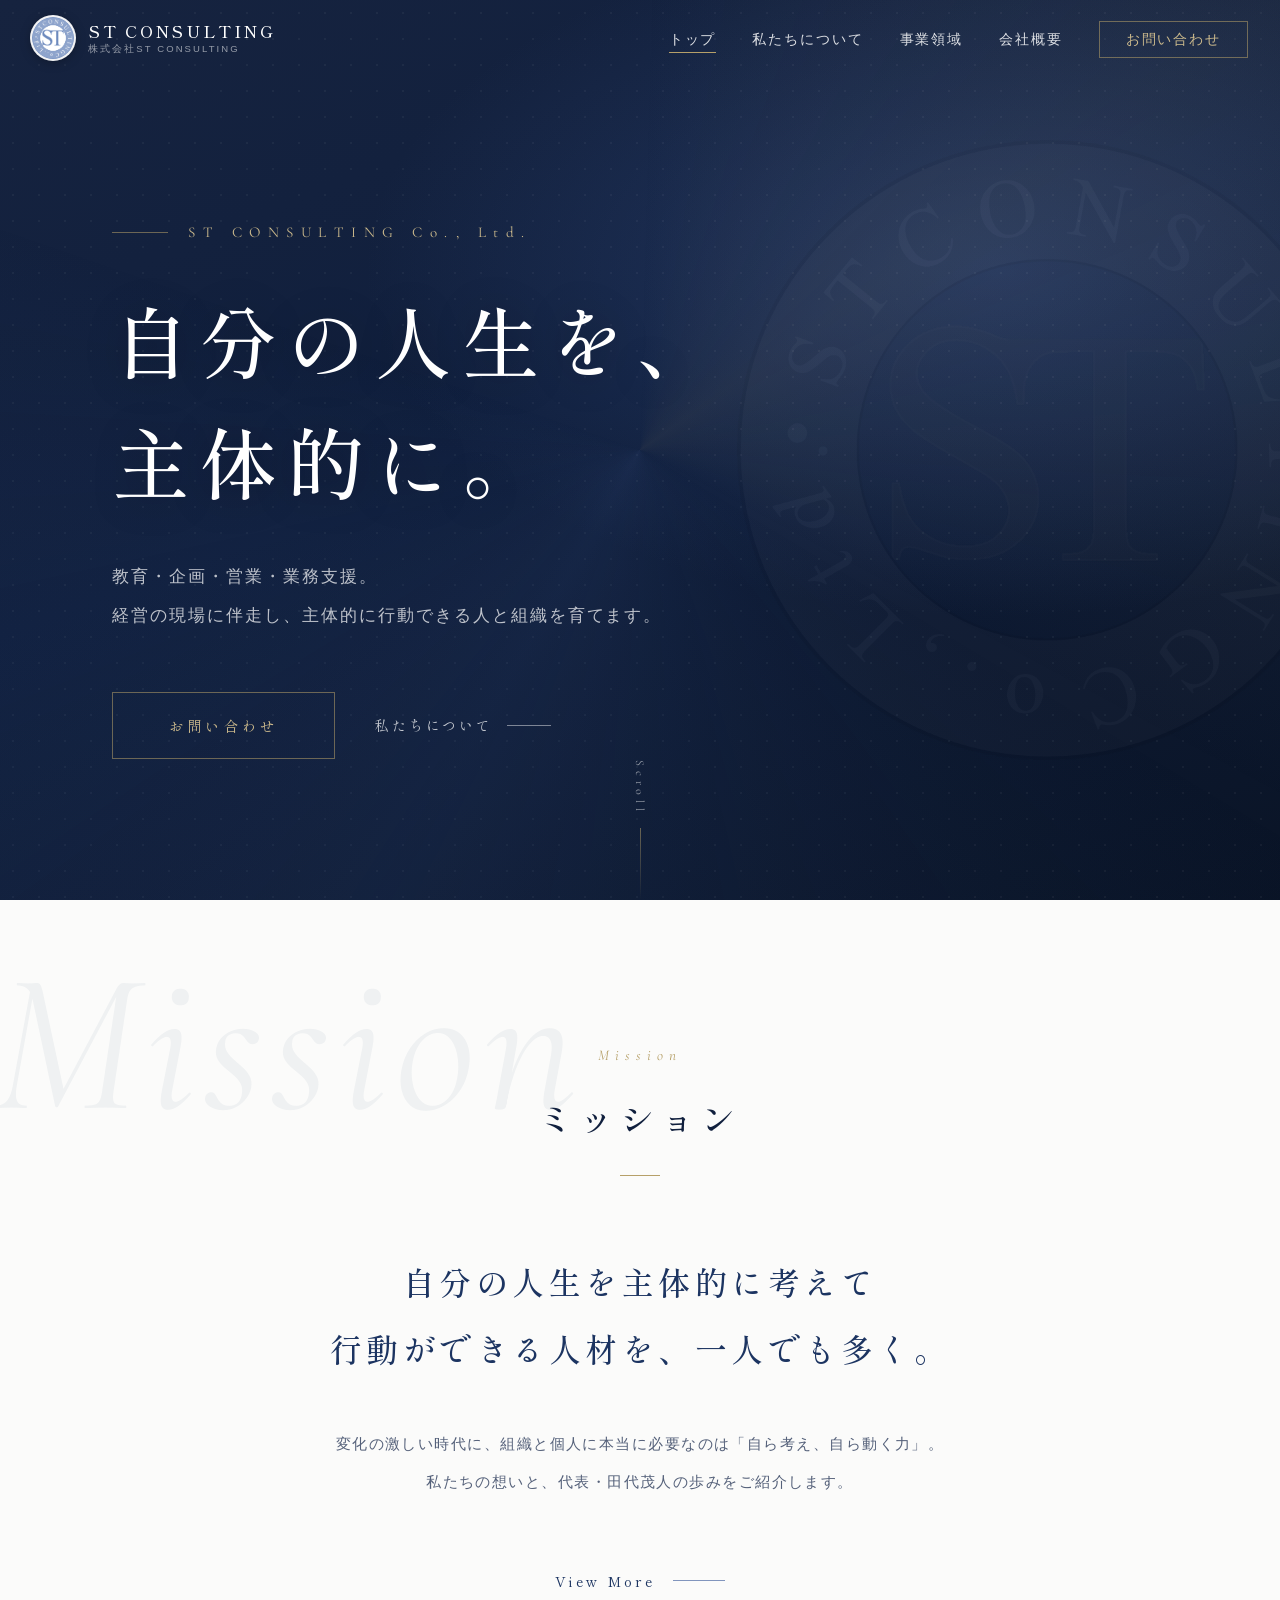
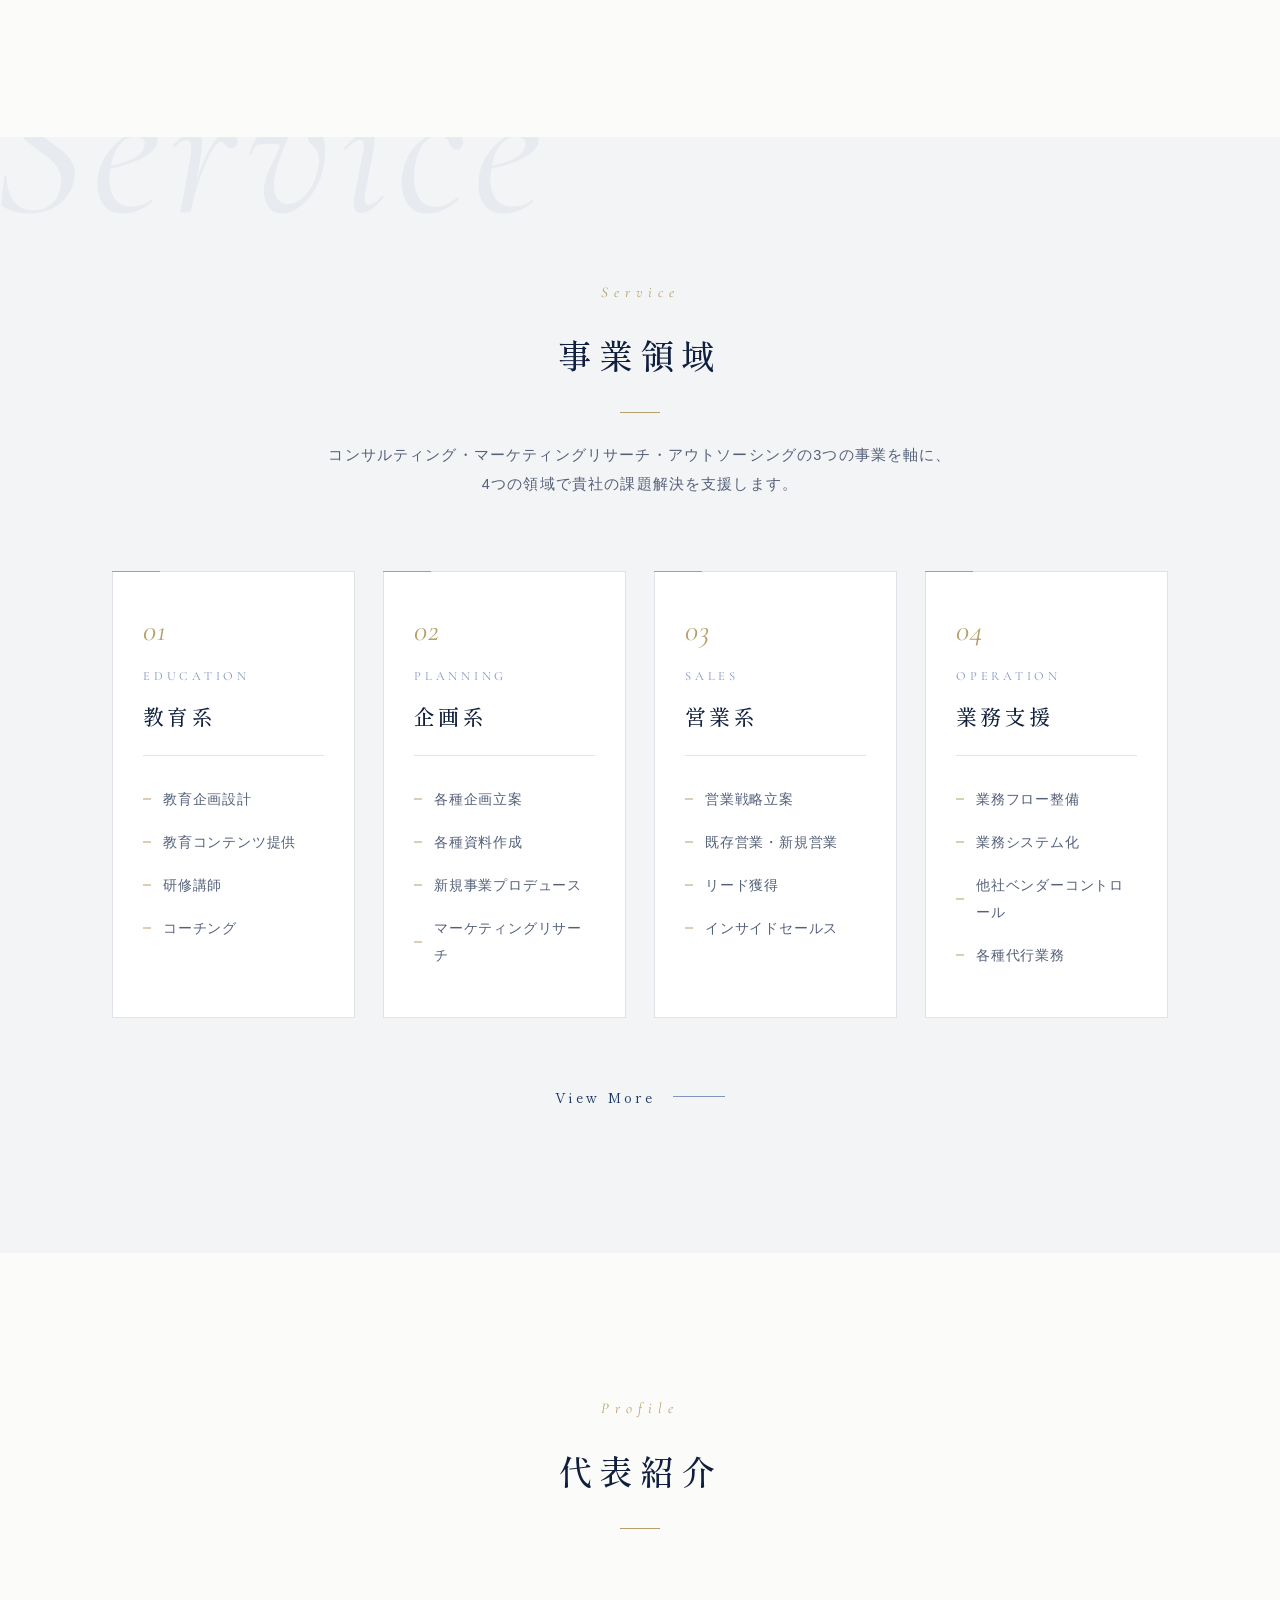
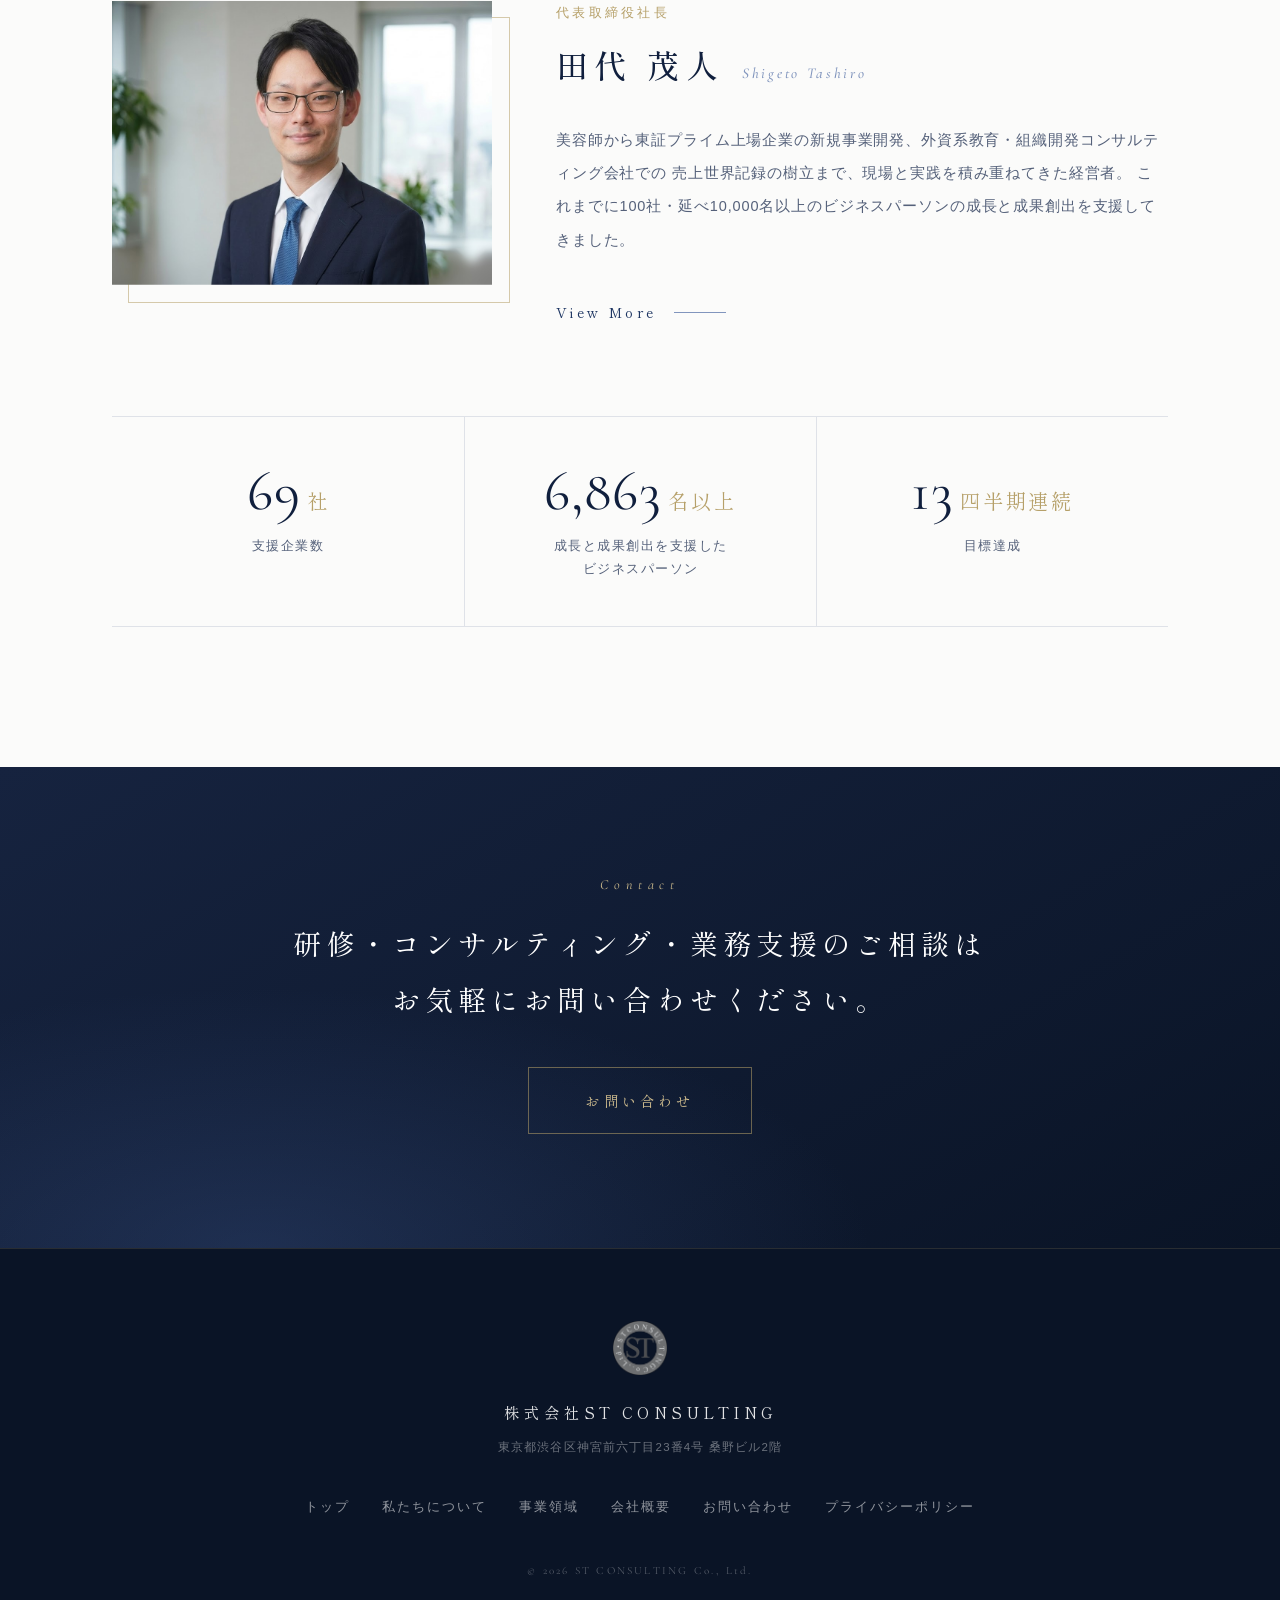
==== index.html @ b5c41bf2 "Initial commit: ST CONSULTING corporate site" ====
<!DOCTYPE html>
<html lang="ja">
<head>
<meta charset="UTF-8">
<meta name="viewport" content="width=device-width, initial-scale=1.0">
<title>株式会社ST CONSULTING｜教育・企画・営業・業務支援のコンサルティング</title>
<meta name="description" content="株式会社ST CONSULTINGは、自分の人生を主体的に考えて行動ができる人材を一人でも多く創出することをミッションに、教育・企画・営業・業務支援の各領域で貴社に伴走するコンサルティングファームです。">
<meta property="og:title" content="株式会社ST CONSULTING">
<meta property="og:description" content="自分の人生を主体的に考えて行動ができる人材を、一人でも多く。教育・企画・営業・業務支援のコンサルティング。">
<meta property="og:type" content="website">
<meta property="og:url" content="https://www.st-consul.co.jp/">
<meta property="og:site_name" content="株式会社ST CONSULTING">
<meta property="og:image" content="https://www.st-consul.co.jp/assets/img/ogp.png">
<meta name="twitter:card" content="summary_large_image">
<link rel="icon" type="image/png" href="assets/img/logo_blue.png">
<link rel="preconnect" href="https://fonts.googleapis.com">
<link rel="preconnect" href="https://fonts.gstatic.com" crossorigin>
<link href="https://fonts.googleapis.com/css2?family=Cormorant+Garamond:ital,wght@0,400;0,500;1,400&family=Shippori+Mincho:wght@400;500;600&display=swap" rel="stylesheet">
<link rel="stylesheet" href="assets/css/style.css">
</head>
<body>

<!-- ===== Header ===== -->
<header class="site-header" id="header">
  <div class="header-inner">
    <a href="index.html" class="header-logo">
      <img src="assets/img/logo_blue.png" alt="ST CONSULTING ロゴ">
      <span class="header-logo-text">ST CONSULTING<span class="header-logo-sub">株式会社ST CONSULTING</span></span>
    </a>
    <nav class="global-nav" id="globalNav" aria-label="メインメニュー">
      <ul>
        <li><a href="index.html">トップ</a></li>
        <li><a href="about.html">私たちについて</a></li>
        <li><a href="service.html">事業領域</a></li>
        <li><a href="company.html">会社概要</a></li>
        <li><a href="contact.html" class="nav-contact">お問い合わせ</a></li>
      </ul>
    </nav>
    <button class="nav-toggle" id="navToggle" aria-label="メニューを開く" aria-expanded="false" aria-controls="globalNav">
      <span></span><span></span><span></span>
    </button>
  </div>
</header>

<main>

<!-- ===== Hero ===== -->
<section class="hero">
  <div class="hero-inner">
    <p class="hero-en reveal">ST CONSULTING Co., Ltd.</p>
    <h1 class="hero-title">自分の人生を、<br>主体的に。</h1>
    <p class="hero-lead reveal">教育・企画・営業・業務支援。<br>
    経営の現場に伴走し、主体的に行動できる人と組織を育てます。</p>
    <div class="hero-cta reveal">
      <a href="contact.html" class="btn btn-gold">お問い合わせ</a>
      <a href="about.html" class="hero-more">私たちについて</a>
    </div>
  </div>
  <div class="hero-logo-bg" aria-hidden="true">
    <img src="assets/img/logo_gray.png" alt="">
  </div>
  <a href="#mission" class="scroll-sign" aria-hidden="true"><span>Scroll</span></a>
</section>

<!-- ===== Mission digest ===== -->
<section class="section" id="mission">
  <span class="ghost" aria-hidden="true">Mission</span>
  <div class="container">
    <div class="section-head reveal">
      <p class="section-label">Mission</p>
      <h2 class="section-title">ミッション</h2>
    </div>
    <div class="mission-body reveal">
      <p class="mission-statement">自分の人生を主体的に考えて<br class="pc-only">行動ができる人材を、一人でも多く。</p>
      <p class="mission-text">
        変化の激しい時代に、組織と個人に本当に必要なのは「自ら考え、自ら動く力」。<br>
        私たちの想いと、代表・田代茂人の歩みをご紹介します。
      </p>
      <p class="more-wrap"><a href="about.html" class="more-link">View More</a></p>
    </div>
  </div>
</section>

<!-- ===== Service digest ===== -->
<section class="section section-alt" id="service">
  <span class="ghost" aria-hidden="true">Service</span>
  <div class="container">
    <div class="section-head reveal">
      <p class="section-label">Service</p>
      <h2 class="section-title">事業領域</h2>
      <p class="section-desc">コンサルティング・マーケティングリサーチ・アウトソーシングの3つの事業を軸に、<br class="pc-only">4つの領域で貴社の課題解決を支援します。</p>
    </div>
    <div class="service-grid">
      <article class="service-card reveal">
        <p class="service-num">01</p>
        <p class="service-en">Education</p>
        <h3 class="service-name">教育系</h3>
        <ul>
          <li>教育企画設計</li>
          <li>教育コンテンツ提供</li>
          <li>研修講師</li>
          <li>コーチング</li>
        </ul>
      </article>
      <article class="service-card reveal">
        <p class="service-num">02</p>
        <p class="service-en">Planning</p>
        <h3 class="service-name">企画系</h3>
        <ul>
          <li>各種企画立案</li>
          <li>各種資料作成</li>
          <li>新規事業プロデュース</li>
          <li>マーケティングリサーチ</li>
        </ul>
      </article>
      <article class="service-card reveal">
        <p class="service-num">03</p>
        <p class="service-en">Sales</p>
        <h3 class="service-name">営業系</h3>
        <ul>
          <li>営業戦略立案</li>
          <li>既存営業・新規営業</li>
          <li>リード獲得</li>
          <li>インサイドセールス</li>
        </ul>
      </article>
      <article class="service-card reveal">
        <p class="service-num">04</p>
        <p class="service-en">Operation</p>
        <h3 class="service-name">業務支援</h3>
        <ul>
          <li>業務フロー整備</li>
          <li>業務システム化</li>
          <li>他社ベンダーコントロール</li>
          <li>各種代行業務</li>
        </ul>
      </article>
    </div>
    <p class="more-wrap reveal"><a href="service.html" class="more-link">View More</a></p>
  </div>
</section>

<!-- ===== Profile digest ===== -->
<section class="section" id="profile">
  <span class="ghost" aria-hidden="true">Profile</span>
  <div class="container">
    <div class="section-head reveal">
      <p class="section-label">Profile</p>
      <h2 class="section-title">代表紹介</h2>
    </div>
    <div class="profile-wrap">
      <figure class="profile-photo reveal reveal-left">
        <img src="assets/img/ceo_tashiro.jpg" alt="代表取締役社長 田代茂人の写真">
      </figure>
      <div class="profile-body reveal reveal-right">
        <p class="profile-position">代表取締役社長</p>
        <p class="profile-name">田代 茂人<span class="profile-name-en">Shigeto Tashiro</span></p>
        <p class="profile-text">
          美容師から東証プライム上場企業の新規事業開発、外資系教育・組織開発コンサルティング会社での
          売上世界記録の樹立まで、現場と実践を積み重ねてきた経営者。
          これまでに100社・延べ10,000名以上のビジネスパーソンの成長と成果創出を支援してきました。
        </p>
        <p class="more-wrap" style="text-align: left; margin-top: 40px;"><a href="about.html#profile" class="more-link">View More</a></p>
      </div>
    </div>
    <div class="profile-stats reveal">
      <div class="stat">
        <p class="stat-num"><span class="stat-value" data-count="100">100</span><span class="stat-unit">社</span></p>
        <p class="stat-label">支援企業数</p>
      </div>
      <div class="stat">
        <p class="stat-num"><span class="stat-value" data-count="10000">10,000</span><span class="stat-unit">名以上</span></p>
        <p class="stat-label">成長と成果創出を支援した<br>ビジネスパーソン</p>
      </div>
      <div class="stat">
        <p class="stat-num"><span class="stat-value" data-count="19">19</span><span class="stat-unit">四半期連続</span></p>
        <p class="stat-label">目標達成</p>
      </div>
    </div>
  </div>
</section>

<!-- ===== CTA ===== -->
<section class="cta-band">
  <span class="ghost ghost-light" aria-hidden="true">Contact</span>
  <div class="container reveal">
    <p class="cta-band-en">Contact</p>
    <p class="cta-band-title">研修・コンサルティング・業務支援のご相談は<br class="pc-only">お気軽にお問い合わせください。</p>
    <a href="contact.html" class="btn btn-gold">お問い合わせ</a>
  </div>
</section>

</main>

<!-- ===== Footer ===== -->
<footer class="site-footer">
  <div class="footer-inner">
    <img src="assets/img/logo_gray.png" alt="" class="footer-logo">
    <p class="footer-company">株式会社ST CONSULTING</p>
    <p class="footer-address">東京都渋谷区神宮前六丁目23番4号 桑野ビル2階</p>
    <nav class="footer-nav" aria-label="フッターメニュー">
      <a href="index.html">トップ</a>
      <a href="about.html">私たちについて</a>
      <a href="service.html">事業領域</a>
      <a href="company.html">会社概要</a>
      <a href="contact.html">お問い合わせ</a>
      <a href="privacy.html">プライバシーポリシー</a>
    </nav>
    <p class="footer-copy">&copy; 2026 ST CONSULTING Co., Ltd.</p>
  </div>
</footer>

<script src="assets/js/main.js"></script>
</body>
</html>
---- assets/css/style.css ----
@charset "UTF-8";

/* ============================================
   ST CONSULTING Corporate Site  v2
   Design: Deep Navy x Champagne Gold / Luxe
   ============================================ */

:root {
  --navy-black: #0a1426;
  --navy-deep: #101f3d;
  --navy: #1c3461;
  --navy-soft: #8195bd;
  --gold: #b6a069;
  --gold-soft: #cbb98c;
  --gold-line: rgba(182, 160, 105, 0.55);
  --paper: #fbfbfa;
  --pale: #f3f4f6;
  --ink: #212a3b;
  --ink-soft: #55617a;
  --line: #dfe2e8;
  --white: #ffffff;
  --serif: "Shippori Mincho", "Yu Mincho", "YuMincho", "Hiragino Mincho ProN", serif;
  --serif-en: "Cormorant Garamond", "Shippori Mincho", serif;
  --sans: "Yu Gothic Medium", "Yu Gothic", "Hiragino Kaku Gothic ProN", "Meiryo", sans-serif;
  --header-h: 76px;
}

* { margin: 0; padding: 0; box-sizing: border-box; }

html {
  scroll-behavior: smooth;
  scroll-padding-top: var(--header-h);
}

body {
  font-family: var(--sans);
  color: var(--ink);
  background: var(--paper);
  line-height: 2;
  font-size: 15.5px;
  letter-spacing: 0.06em;
  -webkit-font-smoothing: antialiased;
}

img { max-width: 100%; height: auto; display: block; }
ul, ol { list-style: none; }
a { color: inherit; text-decoration: none; }

.container {
  max-width: 1120px;
  margin: 0 auto;
  padding: 0 32px;
  position: relative;
  z-index: 2;
}

.pc-only { display: inline; }

/* ===== Header ===== */
.site-header {
  position: fixed;
  top: 0; left: 0; right: 0;
  height: var(--header-h);
  z-index: 100;
  transition: background 0.4s, box-shadow 0.4s, transform 0.45s ease;
}

/* 下スクロールで隠れ、上スクロールで戻る */
.site-header.is-hidden { transform: translateY(-100%); }

.header-inner {
  max-width: 1280px;
  margin: 0 auto;
  height: 100%;
  padding: 0 32px;
  display: flex;
  align-items: center;
  justify-content: space-between;
}

.header-logo {
  display: flex;
  align-items: center;
  gap: 14px;
}

/* 濃紺の背景に沈まないよう、白い円形の下地＋細い白フチを敷く */
.header-logo img {
  width: 42px;
  height: 42px;
  background: var(--white);
  border-radius: 50%;
  box-shadow: 0 0 0 2px rgba(255, 255, 255, 0.95), 0 2px 12px rgba(0, 0, 0, 0.35);
}

.site-header.is-scrolled .header-logo img {
  box-shadow: 0 0 0 2px rgba(255, 255, 255, 0.95), 0 1px 6px rgba(16, 31, 61, 0.15);
}

.header-logo-text {
  font-family: var(--serif);
  font-size: 17px;
  font-weight: 500;
  letter-spacing: 0.16em;
  color: var(--white);
  display: flex;
  flex-direction: column;
  line-height: 1.35;
  transition: color 0.4s;
}

.header-logo-sub {
  font-family: var(--sans);
  font-size: 9.5px;
  letter-spacing: 0.22em;
  color: rgba(255, 255, 255, 0.55);
  transition: color 0.4s;
}

.global-nav ul {
  display: flex;
  align-items: center;
  gap: 36px;
}

.global-nav a {
  font-size: 13.5px;
  letter-spacing: 0.14em;
  color: rgba(255, 255, 255, 0.85);
  position: relative;
  padding: 6px 0;
  transition: color 0.4s;
}

.global-nav a::after {
  content: "";
  position: absolute;
  left: 0; bottom: 0;
  width: 100%; height: 1px;
  background: var(--gold);
  transform: scaleX(0);
  transform-origin: right;
  transition: transform 0.35s;
}

.global-nav a:hover::after {
  transform: scaleX(1);
  transform-origin: left;
}

.global-nav .nav-contact {
  border: 1px solid var(--gold-line);
  color: var(--gold-soft);
  padding: 10px 26px;
  transition: background 0.35s, color 0.35s, border-color 0.35s;
}

.global-nav .nav-contact:hover {
  background: var(--gold);
  border-color: var(--gold);
  color: var(--navy-black);
}
.global-nav .nav-contact::after { display: none; }

/* スクロール後：白ヘッダーに切り替え */
.site-header.is-scrolled {
  background: rgba(251, 251, 250, 0.94);
  backdrop-filter: blur(10px);
  -webkit-backdrop-filter: blur(10px);
  box-shadow: 0 1px 0 var(--line), 0 4px 24px rgba(16, 31, 61, 0.06);
}

.site-header.is-scrolled .header-logo-text { color: var(--navy); }
.site-header.is-scrolled .header-logo-sub { color: var(--ink-soft); }
.site-header.is-scrolled .global-nav a { color: var(--ink); }
.site-header.is-scrolled .global-nav .nav-contact {
  color: var(--navy);
  border-color: var(--navy);
}
.site-header.is-scrolled .global-nav .nav-contact:hover {
  background: var(--navy);
  color: var(--white);
}

.nav-toggle {
  display: none;
  flex-direction: column;
  justify-content: center;
  gap: 7px;
  width: 44px; height: 44px;
  background: none;
  border: none;
  cursor: pointer;
  z-index: 110;
}

.nav-toggle span {
  display: block;
  width: 26px; height: 1px;
  margin: 0 auto;
  background: var(--white);
  transition: transform 0.3s, opacity 0.3s, background 0.4s;
}

.site-header.is-scrolled .nav-toggle span,
.nav-toggle.is-open span { background: var(--navy); }

/* ===== Hero ===== */
.hero {
  position: relative;
  min-height: 100vh;
  display: flex;
  align-items: center;
  overflow: hidden;
  background:
    radial-gradient(ellipse 90% 70% at 78% 30%, rgba(58, 84, 138, 0.45) 0%, rgba(16, 31, 61, 0) 55%),
    linear-gradient(158deg, #16233f 0%, #101f3d 45%, #0a1426 100%);
  padding-top: var(--header-h);
}

.hero::before {
  content: "";
  position: absolute;
  inset: 0;
  background-image: radial-gradient(rgba(255, 255, 255, 0.045) 1px, transparent 1px);
  background-size: 26px 26px;
  pointer-events: none;
}

/* ゆっくり回るオーロラ状の光 */
.hero::after {
  content: "";
  position: absolute;
  left: 50%; top: 50%;
  width: 130vmax; height: 130vmax;
  margin: -65vmax;
  background: conic-gradient(
    from 0deg,
    transparent 0deg,
    rgba(182, 160, 105, 0.07) 55deg,
    transparent 120deg,
    rgba(58, 84, 138, 0.16) 210deg,
    transparent 290deg
  );
  animation: aurora 22s linear infinite;
  pointer-events: none;
  z-index: 1;
}

@keyframes aurora {
  to { transform: rotate(360deg); }
}

.hero-inner {
  will-change: transform, opacity;
  max-width: 1120px;
  width: 100%;
  margin: 0 auto;
  padding: 96px 32px;
  position: relative;
  z-index: 2;
}

.hero-en {
  font-family: var(--serif-en);
  font-size: 15px;
  letter-spacing: 0.5em;
  color: var(--gold-soft);
  margin-bottom: 32px;
  display: flex;
  align-items: center;
  gap: 20px;
}

.hero-en::before {
  content: "";
  width: 56px; height: 1px;
  background: var(--gold-line);
}

.hero-title {
  font-family: var(--serif);
  font-size: clamp(42px, 7.2vw, 78px);
  font-weight: 500;
  line-height: 1.55;
  letter-spacing: 0.12em;
  color: var(--white);
  margin-bottom: 36px;
  text-shadow: 0 2px 40px rgba(0, 0, 0, 0.3);
}

/* JSで1文字ずつ<span class="char">に分割して順に立ち上げる */
.hero-title .char {
  display: inline-block;
  opacity: 0;
  transform: translateY(0.9em) scale(0.6) rotate(8deg);
  filter: blur(14px);
  animation: charIn 0.85s cubic-bezier(0.3, 1.4, 0.5, 1) forwards;
}

@keyframes charIn {
  to { opacity: 1; transform: translateY(0) scale(1) rotate(0); filter: blur(0); }
}

/* ヒーロー要素の時間差フェード */
.hero-en.reveal { transition-delay: 0.15s; }
.hero-lead.reveal { transition-delay: 1.3s; }
.hero-cta.reveal { transition-delay: 1.55s; }

.hero-lead {
  font-size: clamp(14px, 1.5vw, 16.5px);
  color: rgba(255, 255, 255, 0.72);
  line-height: 2.4;
  letter-spacing: 0.12em;
  margin-bottom: 56px;
}

.hero-cta {
  display: flex;
  align-items: center;
  gap: 40px;
  flex-wrap: wrap;
}

.hero-more {
  font-family: var(--serif);
  font-size: 14px;
  letter-spacing: 0.2em;
  color: rgba(255, 255, 255, 0.75);
  display: inline-flex;
  align-items: center;
  gap: 14px;
  transition: color 0.3s;
}

.hero-more::after {
  content: "";
  width: 44px; height: 1px;
  background: rgba(255, 255, 255, 0.45);
  transition: width 0.3s, background 0.3s;
}

.hero-more:hover { color: var(--gold-soft); }
.hero-more:hover::after { width: 64px; background: var(--gold); }

.hero-logo-bg {
  position: absolute;
  right: -6%;
  top: 50%;
  transform: translateY(-50%);
  width: min(52vw, 620px);
  opacity: 0.05;
  z-index: 1;
  pointer-events: none;
  will-change: transform;
}

/* ロゴの透かしを回転させる */
.hero-logo-bg img {
  animation: slowSpin 48s linear infinite;
}

@keyframes slowSpin {
  to { transform: rotate(360deg); }
}

.scroll-sign {
  position: absolute;
  left: 50%;
  bottom: 0;
  transform: translateX(-50%);
  z-index: 3;
  display: flex;
  flex-direction: column;
  align-items: center;
  gap: 12px;
}

.scroll-sign span {
  font-family: var(--serif-en);
  font-size: 12px;
  letter-spacing: 0.4em;
  color: rgba(255, 255, 255, 0.55);
  writing-mode: vertical-rl;
}

.scroll-sign::after {
  content: "";
  width: 1px; height: 72px;
  background: linear-gradient(to bottom, var(--gold-line), transparent);
  animation: scrollLine 2.2s ease-in-out infinite;
  transform-origin: top;
}

@keyframes scrollLine {
  0% { transform: scaleY(0); transform-origin: top; }
  45% { transform: scaleY(1); transform-origin: top; }
  55% { transform: scaleY(1); transform-origin: bottom; }
  100% { transform: scaleY(0); transform-origin: bottom; }
}

/* ===== Buttons ===== */
.btn {
  position: relative;
  overflow: hidden;
  display: inline-block;
  padding: 18px 56px;
  font-family: var(--serif);
  font-size: 14.5px;
  letter-spacing: 0.22em;
  text-align: center;
  transition: background 0.35s, color 0.35s, border-color 0.35s, box-shadow 0.35s;
}

/* ホバー時に光が走る */
.btn::before {
  content: "";
  position: absolute;
  top: 0; left: -80%;
  width: 55%; height: 100%;
  background: linear-gradient(100deg, transparent, rgba(255, 255, 255, 0.35), transparent);
  transform: skewX(-22deg);
  transition: left 0.65s ease;
  pointer-events: none;
}

.btn:hover::before { left: 130%; }

.btn-gold {
  border: 1px solid var(--gold-line);
  color: var(--gold-soft);
  background: transparent;
}

.btn-gold:hover {
  background: var(--gold);
  border-color: var(--gold);
  color: var(--navy-black);
  box-shadow: 0 8px 32px rgba(182, 160, 105, 0.25);
}

/* ===== Sections (common) ===== */
.section {
  padding: 140px 0;
  position: relative;
  overflow: hidden;
}

.section-alt { background: var(--pale); }

.ghost {
  position: absolute;
  top: 44px;
  left: -0.04em;
  will-change: transform;
  font-family: var(--serif-en);
  font-style: italic;
  font-size: clamp(96px, 16vw, 200px);
  line-height: 1;
  letter-spacing: 0.04em;
  color: rgba(28, 52, 97, 0.05);
  white-space: nowrap;
  pointer-events: none;
  user-select: none;
  z-index: 1;
}

.ghost-light { color: rgba(255, 255, 255, 0.04); }

.section-head {
  text-align: center;
  margin-bottom: 72px;
}

.section-label {
  font-family: var(--serif-en);
  font-size: 15px;
  font-style: italic;
  letter-spacing: 0.4em;
  color: var(--gold);
  margin-bottom: 14px;
}

.section-title {
  font-family: var(--serif);
  font-size: clamp(26px, 3.4vw, 34px);
  font-weight: 500;
  letter-spacing: 0.2em;
  color: var(--navy-deep);
  position: relative;
  padding-bottom: 24px;
}

.section-title::after {
  content: "";
  position: absolute;
  left: 50%; bottom: 0;
  transform: translateX(-50%) scaleX(0);
  width: 40px; height: 1px;
  background: var(--gold);
  transition: transform 0.9s ease 0.55s;
}

.section-head.is-visible .section-title::after {
  transform: translateX(-50%) scaleX(1);
}

.section-desc {
  margin-top: 28px;
  font-size: 14.5px;
  color: var(--ink-soft);
  letter-spacing: 0.08em;
}

/* ===== Mission ===== */
.mission-body { text-align: center; }

.mission-statement {
  font-family: var(--serif);
  font-size: clamp(21px, 3vw, 32px);
  font-weight: 500;
  line-height: 2.1;
  letter-spacing: 0.14em;
  color: var(--navy);
  margin-bottom: 44px;
}

.mission-text {
  font-size: 14.5px;
  color: var(--ink-soft);
  line-height: 2.6;
  letter-spacing: 0.1em;
}

/* ===== Service ===== */
.service-grid {
  display: grid;
  grid-template-columns: repeat(4, 1fr);
  gap: 28px;
}

.service-card {
  position: relative;
  background: var(--white);
  border: 1px solid var(--line);
  padding: 44px 30px 40px;
  transition: transform 0.4s, box-shadow 0.4s, border-color 0.4s;
}

.service-card::before {
  content: "";
  position: absolute;
  top: -1px; left: -1px;
  width: 48px; height: 1px;
  background: var(--gold);
  transition: width 0.4s;
}

.service-card:hover {
  transform: translateY(-8px);
  border-color: rgba(182, 160, 105, 0.4);
  box-shadow: 0 20px 48px rgba(16, 31, 61, 0.1);
}

.service-card:hover::before { width: calc(100% + 2px); }

.service-num {
  font-family: var(--serif-en);
  font-size: 30px;
  font-style: italic;
  color: var(--gold);
  line-height: 1;
  margin-bottom: 18px;
}

.service-en {
  font-family: var(--serif-en);
  font-size: 12.5px;
  letter-spacing: 0.3em;
  text-transform: uppercase;
  color: var(--navy-soft);
  margin-bottom: 6px;
}

.service-name {
  font-family: var(--serif);
  font-size: 21px;
  font-weight: 500;
  letter-spacing: 0.16em;
  color: var(--navy-deep);
  margin-bottom: 22px;
  padding-bottom: 18px;
  border-bottom: 1px solid var(--line);
}

.service-card ul li {
  font-size: 13.5px;
  color: var(--ink-soft);
  padding: 8px 0 8px 20px;
  position: relative;
  letter-spacing: 0.06em;
}

.service-card ul li::before {
  content: "";
  position: absolute;
  left: 0; top: 50%;
  transform: translateY(-50%);
  width: 8px; height: 1px;
  background: var(--gold);
}

/* ===== Flow ===== */
.flow-steps {
  display: grid;
  grid-template-columns: repeat(4, 1fr);
  gap: 28px;
}

.flow-step {
  position: relative;
  background: var(--white);
  border: 1px solid var(--line);
  padding: 44px 30px 40px;
}

.flow-step:not(:last-child)::after {
  content: "";
  position: absolute;
  right: -21px; top: 50%;
  width: 13px; height: 13px;
  border-top: 1px solid var(--gold);
  border-right: 1px solid var(--gold);
  transform: translateY(-50%) rotate(45deg);
}

.flow-num {
  font-family: var(--serif-en);
  font-size: 40px;
  font-style: italic;
  color: var(--gold);
  line-height: 1;
  margin-bottom: 10px;
}

.flow-en {
  font-family: var(--serif-en);
  font-size: 12.5px;
  letter-spacing: 0.3em;
  text-transform: uppercase;
  color: var(--navy-soft);
  margin-bottom: 18px;
}

.flow-name {
  font-family: var(--serif);
  font-size: 18.5px;
  font-weight: 500;
  letter-spacing: 0.12em;
  color: var(--navy-deep);
  margin-bottom: 14px;
}

.flow-text {
  font-size: 13px;
  color: var(--ink-soft);
  line-height: 2.1;
}

/* ===== Profile ===== */
.profile-wrap {
  display: grid;
  grid-template-columns: 380px 1fr;
  gap: 64px;
  align-items: start;
  margin-bottom: 88px;
}

.profile-photo {
  position: relative;
}

.profile-photo img {
  position: relative;
  z-index: 2;
  box-shadow: 0 16px 48px rgba(16, 31, 61, 0.18);
}

.profile-photo::after {
  content: "";
  position: absolute;
  top: 16px; left: 16px;
  width: 100%; height: 100%;
  border: 1px solid var(--gold-line);
  z-index: 1;
}

.profile-position {
  font-size: 12.5px;
  letter-spacing: 0.26em;
  color: var(--gold);
  margin-bottom: 6px;
}

.profile-name {
  font-family: var(--serif);
  font-size: 32px;
  font-weight: 500;
  letter-spacing: 0.2em;
  color: var(--navy-deep);
  margin-bottom: 28px;
  display: flex;
  align-items: baseline;
  gap: 18px;
  flex-wrap: wrap;
}

.profile-name-en {
  font-family: var(--serif-en);
  font-style: italic;
  font-size: 15px;
  letter-spacing: 0.18em;
  color: var(--navy-soft);
}

.profile-text {
  font-size: 14.5px;
  color: var(--ink-soft);
  line-height: 2.3;
  letter-spacing: 0.06em;
  margin-bottom: 24px;
}

.profile-license {
  font-size: 13px;
  color: var(--navy);
  letter-spacing: 0.1em;
  padding-top: 20px;
  border-top: 1px solid var(--line);
}

.profile-stats {
  display: grid;
  grid-template-columns: repeat(3, 1fr);
  border-top: 1px solid var(--line);
  border-bottom: 1px solid var(--line);
}

.stat {
  text-align: center;
  padding: 44px 20px;
}

.stat:not(:first-child) { border-left: 1px solid var(--line); }

.stat-num {
  font-family: var(--serif-en);
  font-size: clamp(40px, 5vw, 56px);
  font-weight: 400;
  color: var(--navy-deep);
  line-height: 1.1;
  margin-bottom: 12px;
}

.stat-unit {
  font-family: var(--serif);
  font-size: 0.36em;
  letter-spacing: 0.14em;
  color: var(--gold);
  margin-left: 6px;
}

.stat-label {
  font-size: 12.5px;
  color: var(--ink-soft);
  letter-spacing: 0.12em;
  line-height: 1.9;
}

/* ===== Company ===== */
.company-table {
  max-width: 780px;
  margin: 0 auto;
  border-top: 1px solid var(--line);
}

.company-row {
  display: grid;
  grid-template-columns: 220px 1fr;
  border-bottom: 1px solid var(--line);
  padding: 28px 12px;
}

.company-row dt {
  font-family: var(--serif);
  font-weight: 500;
  letter-spacing: 0.18em;
  color: var(--navy);
}

.company-row dd {
  color: var(--ink-soft);
  font-size: 14.5px;
  letter-spacing: 0.06em;
}

/* ===== Contact ===== */
.section-contact {
  background:
    radial-gradient(ellipse 80% 90% at 20% 100%, rgba(58, 84, 138, 0.35) 0%, rgba(16, 31, 61, 0) 60%),
    linear-gradient(150deg, #16233f 0%, #0a1426 100%);
}

.section-label-light { color: var(--gold-soft); }
.section-title-light { color: var(--white); }
.section-title-light::after { background: var(--gold-line); }

.contact-body { text-align: center; }

.contact-text {
  color: rgba(255, 255, 255, 0.78);
  font-size: 14.5px;
  letter-spacing: 0.1em;
  margin-bottom: 48px;
}

.contact-note {
  margin-top: 24px;
  font-size: 11.5px;
  color: rgba(255, 255, 255, 0.4);
  letter-spacing: 0.14em;
}

/* ===== Footer ===== */
.site-footer {
  background: var(--navy-black);
  padding: 72px 32px 44px;
  text-align: center;
  border-top: 1px solid rgba(182, 160, 105, 0.18);
}

.footer-logo {
  width: 54px;
  margin: 0 auto 22px;
  opacity: 0.85;
}

.footer-company {
  font-family: var(--serif);
  color: rgba(255, 255, 255, 0.88);
  font-size: 15.5px;
  letter-spacing: 0.26em;
  margin-bottom: 8px;
}

.footer-address {
  color: rgba(255, 255, 255, 0.4);
  font-size: 11.5px;
  letter-spacing: 0.1em;
  margin-bottom: 36px;
}

.footer-copy {
  font-family: var(--serif-en);
  color: rgba(255, 255, 255, 0.3);
  font-size: 11px;
  letter-spacing: 0.2em;
}

/* ===== 下層ページ共通 ===== */
.page-hero {
  position: relative;
  overflow: hidden;
  padding: calc(var(--header-h) + 110px) 0 100px;
  background:
    radial-gradient(ellipse 90% 80% at 80% 20%, rgba(58, 84, 138, 0.4) 0%, rgba(16, 31, 61, 0) 55%),
    linear-gradient(158deg, #16233f 0%, #101f3d 55%, #0a1426 100%);
}

.page-hero::before {
  content: "";
  position: absolute;
  inset: 0;
  background-image: radial-gradient(rgba(255, 255, 255, 0.045) 1px, transparent 1px);
  background-size: 26px 26px;
  pointer-events: none;
}

.page-hero .ghost { top: 30px; }

.page-hero-en {
  font-family: var(--serif-en);
  font-style: italic;
  font-size: 16px;
  letter-spacing: 0.35em;
  color: var(--gold-soft);
  margin-bottom: 14px;
}

.page-hero-title {
  font-family: var(--serif);
  font-size: clamp(30px, 4.4vw, 46px);
  font-weight: 500;
  letter-spacing: 0.22em;
  color: var(--white);
}

/* View More リンク */
.more-wrap { text-align: center; margin-top: 64px; }

.more-link {
  display: inline-flex;
  align-items: center;
  gap: 18px;
  font-family: var(--serif);
  font-size: 14px;
  letter-spacing: 0.24em;
  color: var(--navy);
  transition: color 0.3s;
}

.more-link::after {
  content: "";
  width: 52px; height: 1px;
  background: var(--navy-soft);
  transition: width 0.3s, background 0.3s;
}

.more-link:hover { color: var(--gold); }
.more-link:hover::after { width: 76px; background: var(--gold); }

/* お問い合わせへの誘導帯 */
.cta-band {
  position: relative;
  overflow: hidden;
  padding: 104px 0;
  text-align: center;
  background:
    radial-gradient(ellipse 80% 90% at 20% 100%, rgba(58, 84, 138, 0.35) 0%, rgba(16, 31, 61, 0) 60%),
    linear-gradient(150deg, #16233f 0%, #0a1426 100%);
}

.cta-band-en {
  font-family: var(--serif-en);
  font-style: italic;
  font-size: 14px;
  letter-spacing: 0.4em;
  color: var(--gold-soft);
  margin-bottom: 16px;
}

.cta-band-title {
  font-family: var(--serif);
  font-size: clamp(20px, 2.8vw, 28px);
  letter-spacing: 0.18em;
  color: var(--white);
  margin-bottom: 40px;
  line-height: 2;
}

/* フッターナビ */
.footer-nav {
  display: flex;
  flex-wrap: wrap;
  justify-content: center;
  gap: 12px 32px;
  margin-bottom: 40px;
}

.footer-nav a {
  color: rgba(255, 255, 255, 0.55);
  font-size: 12.5px;
  letter-spacing: 0.16em;
  transition: color 0.3s;
}

.footer-nav a:hover { color: var(--gold-soft); }

/* 現在ページのナビ強調 */
.global-nav a.is-current::after { transform: scaleX(1); }

/* プライバシーポリシー等の文章ページ */
.policy-body {
  max-width: 800px;
  margin: 0 auto;
}

.policy-lead {
  font-size: 14.5px;
  color: var(--ink-soft);
  margin-bottom: 56px;
}

.policy-body section + section { margin-top: 56px; }

.policy-body h2 {
  font-family: var(--serif);
  font-size: 19px;
  font-weight: 500;
  letter-spacing: 0.12em;
  color: var(--navy-deep);
  padding-bottom: 14px;
  margin-bottom: 20px;
  border-bottom: 1px solid var(--line);
  position: relative;
}

.policy-body h2::after {
  content: "";
  position: absolute;
  left: 0; bottom: -1px;
  width: 44px; height: 1px;
  background: var(--gold);
}

.policy-body p, .policy-body li {
  font-size: 14.5px;
  color: var(--ink-soft);
  line-height: 2.2;
}

.policy-body ul { padding-left: 4px; }

.policy-body ul li {
  padding-left: 20px;
  position: relative;
}

.policy-body ul li::before {
  content: "";
  position: absolute;
  left: 0; top: 0.95em;
  width: 8px; height: 1px;
  background: var(--gold);
}

.policy-date {
  margin-top: 64px;
  text-align: right;
  font-size: 13px;
  color: var(--ink-soft);
}

/* お問い合わせページ（ページヒーローなしで直接ダークセクション） */
.contact-page .section-contact {
  padding: calc(var(--header-h) + 140px) 0 160px;
  min-height: 78vh;
}

/* ===== Reveal animation ===== */
.reveal {
  opacity: 0;
  transform: translateY(60px) scale(0.98);
  transition: opacity 1.1s cubic-bezier(0.16, 1, 0.3, 1), transform 1.1s cubic-bezier(0.16, 1, 0.3, 1);
}

.reveal-left { transform: translateX(-72px); }
.reveal-right { transform: translateX(72px); }

.reveal.is-visible {
  opacity: 1;
  transform: none;
}

/* 見出しは字間が締まりながら現れる */
.section-head .section-title {
  opacity: 0;
  letter-spacing: 0.5em;
  transition: opacity 1.1s ease 0.1s, letter-spacing 1.4s cubic-bezier(0.16, 1, 0.3, 1) 0.1s;
}

.section-head.is-visible .section-title {
  opacity: 1;
  letter-spacing: 0.2em;
}

/* 下層ページタイトルの登場 */
.page-hero-en {
  animation: pageFadeUp 1s cubic-bezier(0.16, 1, 0.3, 1) both 0.15s;
}

.page-hero-title {
  animation: pageTitleIn 1.2s cubic-bezier(0.16, 1, 0.3, 1) both 0.3s;
}

@keyframes pageFadeUp {
  from { opacity: 0; transform: translateY(30px); }
  to { opacity: 1; transform: translateY(0); }
}

@keyframes pageTitleIn {
  from { opacity: 0; transform: translateY(46px); letter-spacing: 0.5em; }
  to { opacity: 1; transform: translateY(0); letter-spacing: 0.22em; }
}

/* 代表写真は左からワイプで現れる */
.profile-photo img {
  clip-path: inset(0 100% 0 0);
  transition: clip-path 1.3s cubic-bezier(0.16, 1, 0.3, 1) 0.25s;
}

.profile-photo.is-visible img {
  clip-path: inset(0 0 0 0);
}

/* ===== 金の粒子（JSが .particle-layer を生成） ===== */
.particle-layer {
  position: absolute;
  inset: 0;
  overflow: hidden;
  pointer-events: none;
  z-index: 1;
}

.particle-layer span {
  position: absolute;
  bottom: -12px;
  border-radius: 50%;
  background: rgba(203, 185, 140, 0.7);
  box-shadow: 0 0 8px rgba(203, 185, 140, 0.9);
  opacity: 0;
  animation: rise linear infinite;
}

@keyframes rise {
  0% { transform: translateY(0) translateX(0); opacity: 0; }
  12% { opacity: 0.9; }
  85% { opacity: 0.5; }
  100% { transform: translateY(-92vh) translateX(var(--dx, 0px)); opacity: 0; }
}

/* ===== ページ遷移フェード ===== */
body {
  animation: pageIn 0.7s ease both;
}

@keyframes pageIn {
  from { opacity: 0; }
  to { opacity: 1; }
}

body.is-leaving {
  opacity: 0;
  transition: opacity 0.35s ease;
}

/* カード類は少しずつ時間差で出す */
.service-card:nth-child(2), .flow-step:nth-child(2) { transition-delay: 0.12s; }
.service-card:nth-child(3), .flow-step:nth-child(3) { transition-delay: 0.24s; }
.service-card:nth-child(4), .flow-step:nth-child(4) { transition-delay: 0.36s; }

@media (prefers-reduced-motion: reduce) {
  html { scroll-behavior: auto; }
  .reveal { opacity: 1; transform: none; transition: none; }
  .scroll-sign::after { animation: none; }
  .hero-logo-bg img { animation: none; }
  .hero::after { animation: none; }
  .section-title::after { transform: translateX(-50%) scaleX(1); transition: none; }
  .section-head .section-title { opacity: 1; letter-spacing: 0.2em; transition: none; }
  .page-hero-en, .page-hero-title { animation: none; }
  .profile-photo img { clip-path: none; transition: none; }
  .particle-layer { display: none; }
  body { animation: none; }
  .site-header.is-hidden { transform: none; }
}

/* ===== Responsive ===== */
@media (max-width: 1024px) {
  .service-grid, .flow-steps { grid-template-columns: repeat(2, 1fr); }
  .flow-step:not(:last-child)::after { display: none; }
}

@media (max-width: 900px) {
  .pc-only { display: none; }

  .global-nav {
    position: fixed;
    inset: 0;
    background: rgba(10, 20, 38, 0.97);
    display: flex;
    align-items: center;
    justify-content: center;
    opacity: 0;
    visibility: hidden;
    transition: opacity 0.35s, visibility 0.35s;
  }

  .global-nav.is-open {
    opacity: 1;
    visibility: visible;
  }

  .global-nav ul {
    flex-direction: column;
    gap: 30px;
    text-align: center;
  }

  .global-nav a,
  .site-header.is-scrolled .global-nav a {
    font-family: var(--serif);
    font-size: 17px;
    color: rgba(255, 255, 255, 0.9);
  }

  .global-nav .nav-contact,
  .site-header.is-scrolled .global-nav .nav-contact {
    color: var(--gold-soft);
    border-color: var(--gold-line);
    background: transparent;
  }

  .nav-toggle { display: flex; }
  .nav-toggle.is-open span { background: var(--white); }

  .nav-toggle.is-open span:nth-child(1) { transform: translateY(8px) rotate(45deg); }
  .nav-toggle.is-open span:nth-child(2) { opacity: 0; }
  .nav-toggle.is-open span:nth-child(3) { transform: translateY(-8px) rotate(-45deg); }

  .profile-wrap { grid-template-columns: 1fr; gap: 56px; margin-bottom: 64px; }
  .profile-photo { max-width: 340px; margin: 0 auto; }
}

@media (max-width: 600px) {
  .section { padding: 88px 0; }
  .section-head { margin-bottom: 52px; }
  .hero-inner { padding: 72px 24px; }
  .hero-logo-bg { width: 92vw; right: -34%; }
  .hero-cta { gap: 28px; }
  .service-grid, .flow-steps { grid-template-columns: 1fr; }
  .company-row { grid-template-columns: 1fr; gap: 6px; padding: 22px 6px; }
  .header-logo-text { font-size: 14.5px; }
  .header-logo-sub { display: none; }
  .btn { width: 100%; }
  .profile-stats { grid-template-columns: 1fr; }
  .stat:not(:first-child) { border-left: none; border-top: 1px solid var(--line); }
  .stat { padding: 36px 20px; }
  .ghost { font-size: 96px; top: 28px; }
}
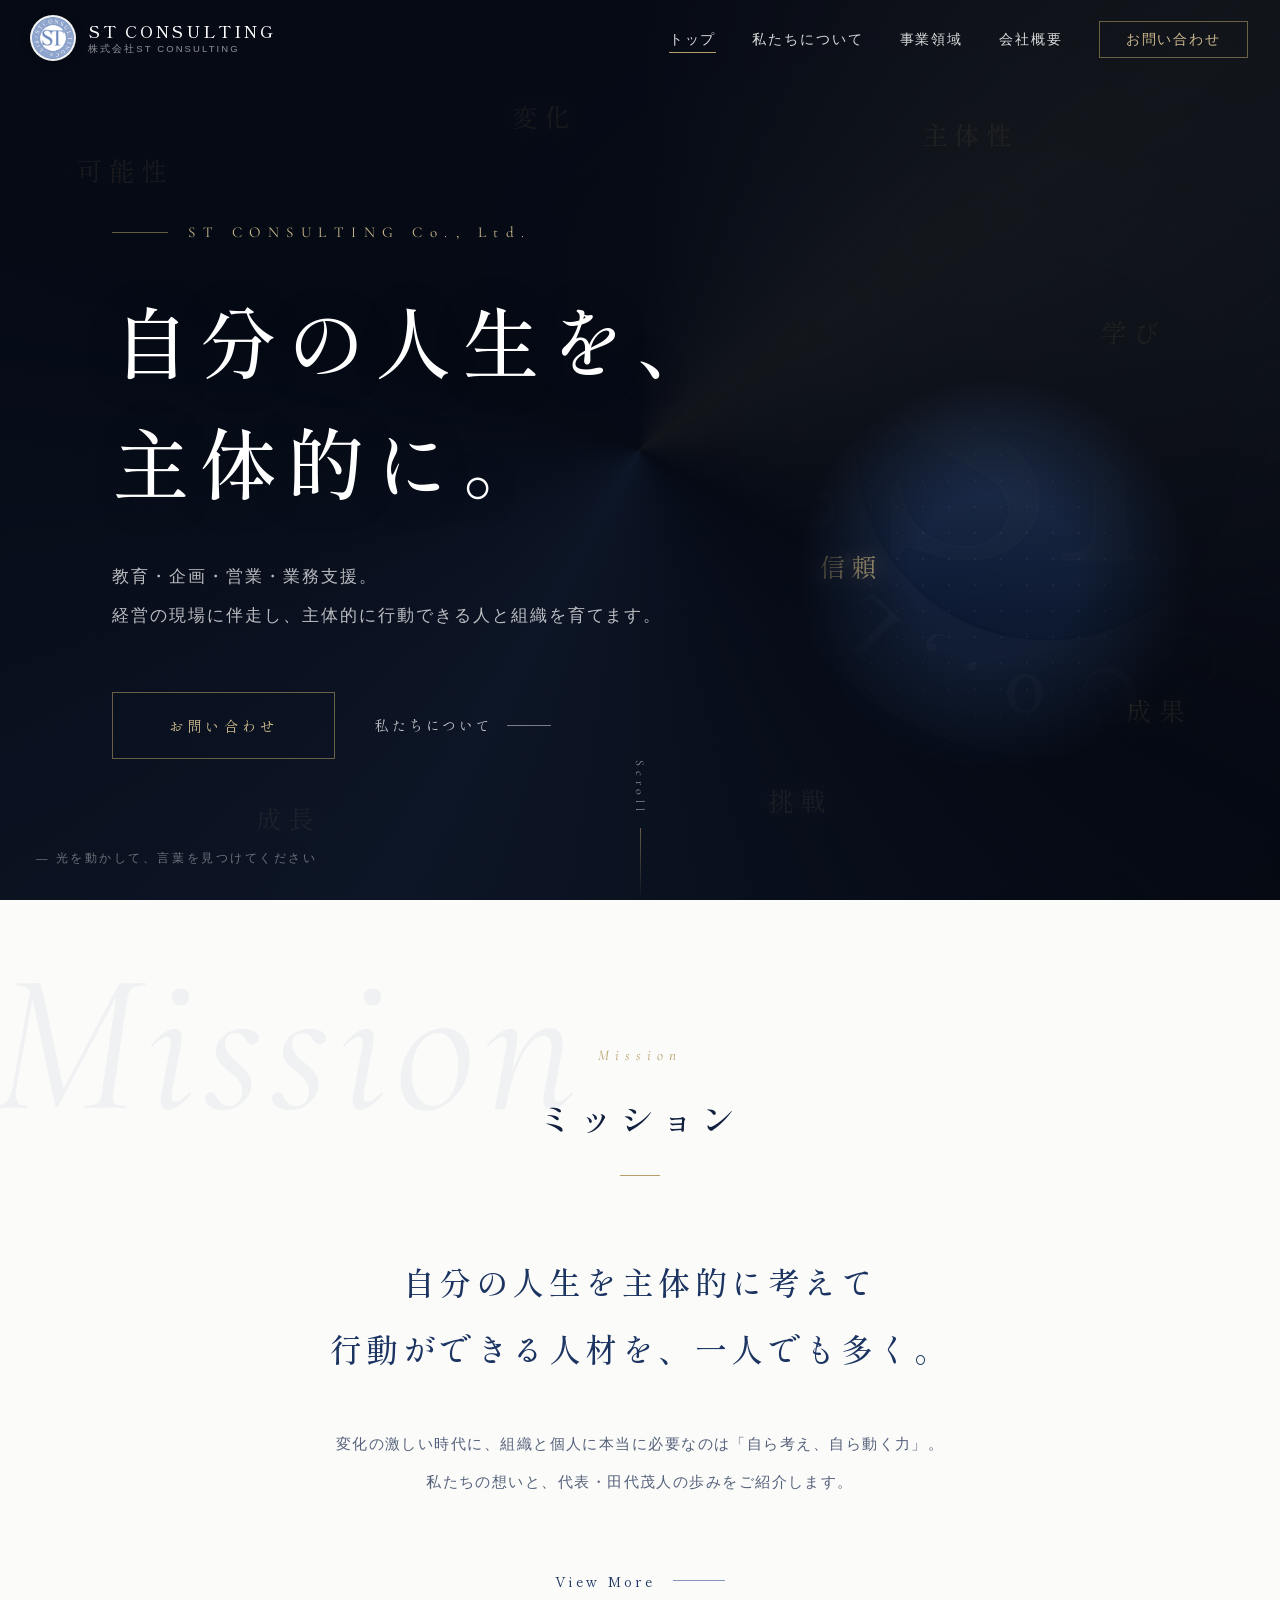
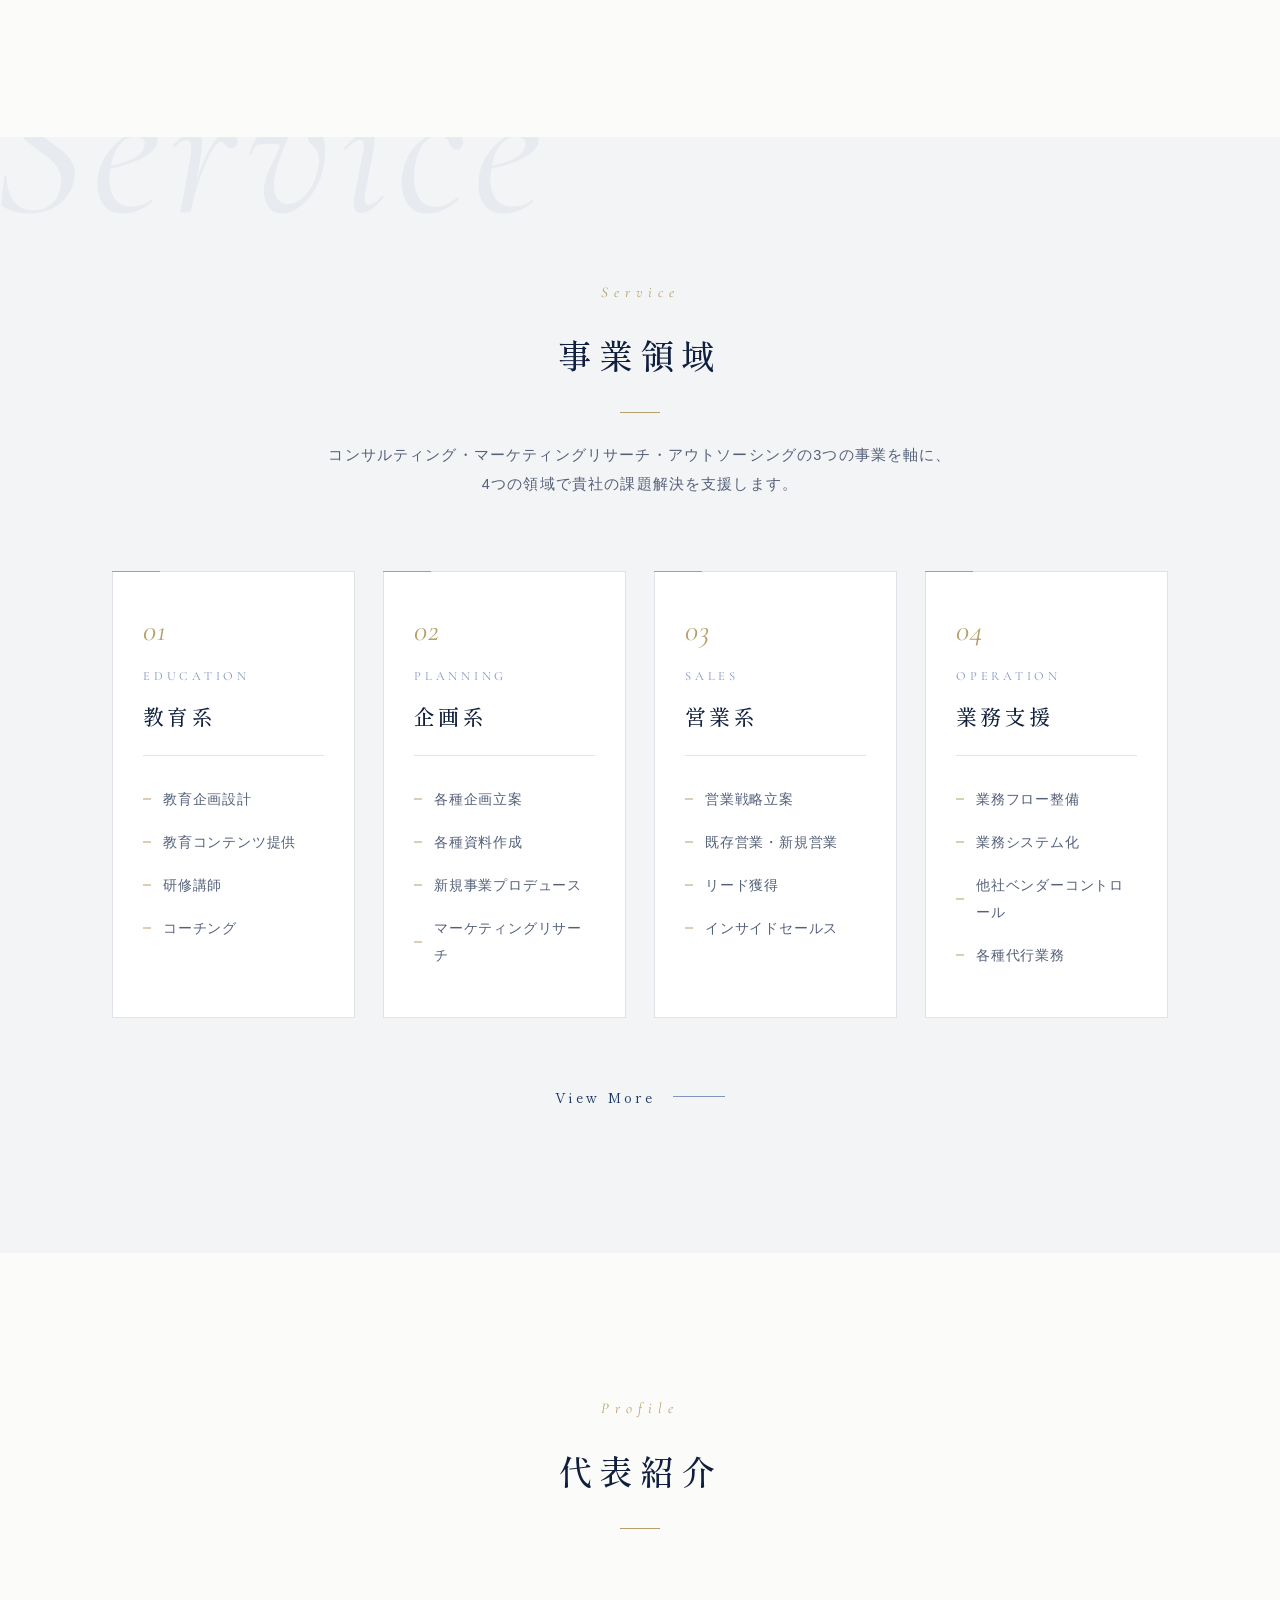
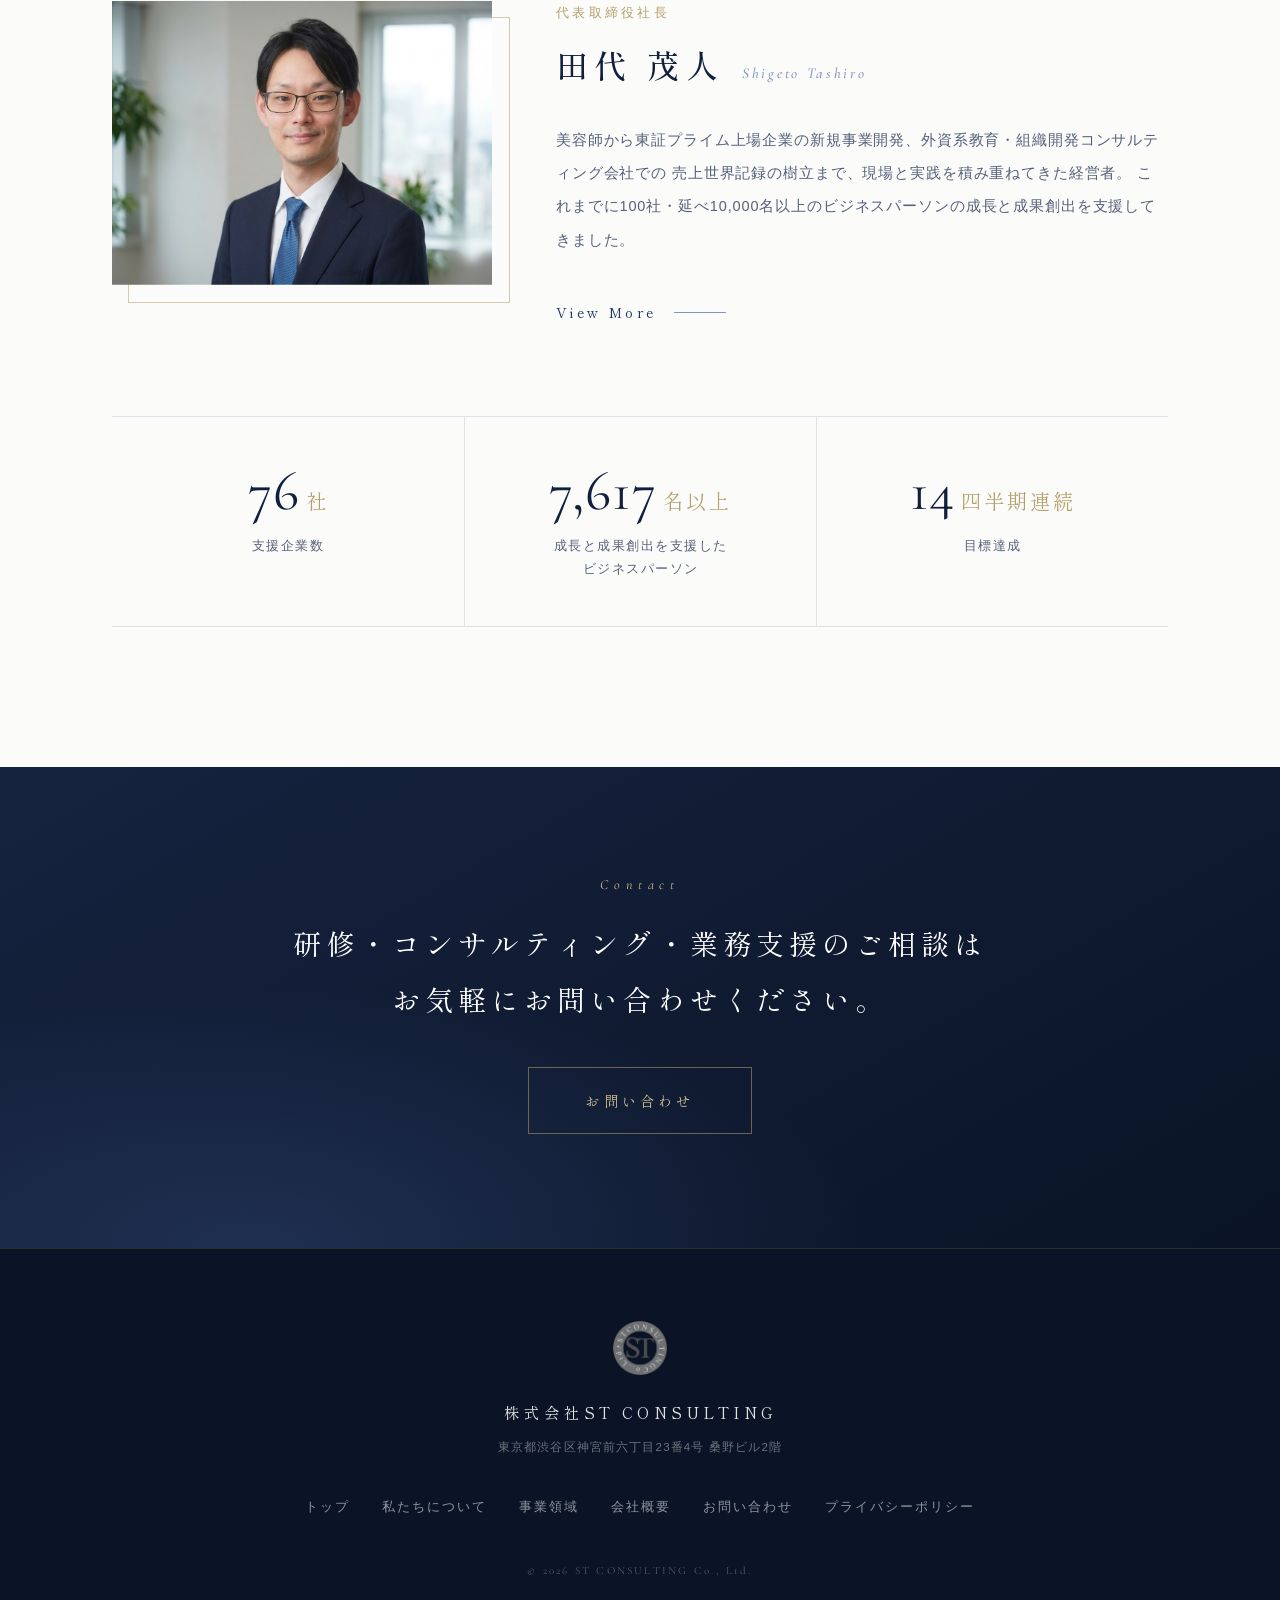
==== commit 648f2c65: "Add spotlight hero effect to top page" ====
--- a/index.html
+++ b/index.html
@@ -59,6 +59,18 @@
   <div class="hero-logo-bg" aria-hidden="true">
     <img src="assets/img/logo_gray.png" alt="">
   </div>
+  <div class="spot-words" aria-hidden="true">
+    <span style="left:40%; top:10%;">変化</span>
+    <span style="left:6%;  top:16%;">可能性</span>
+    <span style="left:72%; top:12%;">主体性</span>
+    <span style="left:86%; top:34%;">学び</span>
+    <span style="left:64%; top:60%;">信頼</span>
+    <span style="left:88%; top:76%;">成果</span>
+    <span style="left:60%; top:86%;">挑戦</span>
+    <span style="left:20%; top:88%;">成長</span>
+  </div>
+  <div class="spot-dark" aria-hidden="true"></div>
+  <p class="spot-hint">— 光を動かして、言葉を見つけてください</p>
   <a href="#mission" class="scroll-sign" aria-hidden="true"><span>Scroll</span></a>
 </section>
 
--- a/assets/css/style.css
+++ b/assets/css/style.css
@@ -399,6 +399,57 @@
   100% { transform: scaleY(0); transform-origin: bottom; }
 }
 
+/* ===== スポットライト演出（トップページのヒーローのみ） ===== */
+.spot-words {
+  position: absolute;
+  inset: 0;
+  z-index: 1;
+  pointer-events: none;
+}
+
+.spot-words span {
+  position: absolute;
+  font-family: var(--serif);
+  font-size: clamp(16px, 2vw, 26px);
+  letter-spacing: 0.24em;
+  color: var(--gold-soft);
+  text-shadow: 0 0 20px rgba(203, 185, 140, 0.5);
+}
+
+/* カーソル位置に穴の開いた闇。光の中だけ言葉が見える */
+.spot-dark {
+  position: absolute;
+  inset: 0;
+  z-index: 1;
+  pointer-events: none;
+  background: radial-gradient(
+    circle 260px at var(--mx, 50%) var(--my, 42%),
+    rgba(4, 8, 16, 0) 0%,
+    rgba(4, 8, 16, 0) 32%,
+    rgba(4, 8, 16, 0.9) 76%
+  );
+}
+
+.spot-hint {
+  position: absolute;
+  left: 36px;
+  bottom: 30px;
+  z-index: 3;
+  font-size: 11.5px;
+  letter-spacing: 0.22em;
+  color: rgba(255, 255, 255, 0.4);
+}
+
+/* モバイル・タブレットでは通常表示（文字と重なるのを防ぐ） */
+@media (max-width: 900px) {
+  .spot-words, .spot-dark, .spot-hint { display: none; }
+}
+
+@media (prefers-reduced-motion: reduce) {
+  .spot-dark, .spot-hint { display: none; }
+  .spot-words span { opacity: 0.3; }
+}
+
 /* ===== Buttons ===== */
 .btn {
   position: relative;
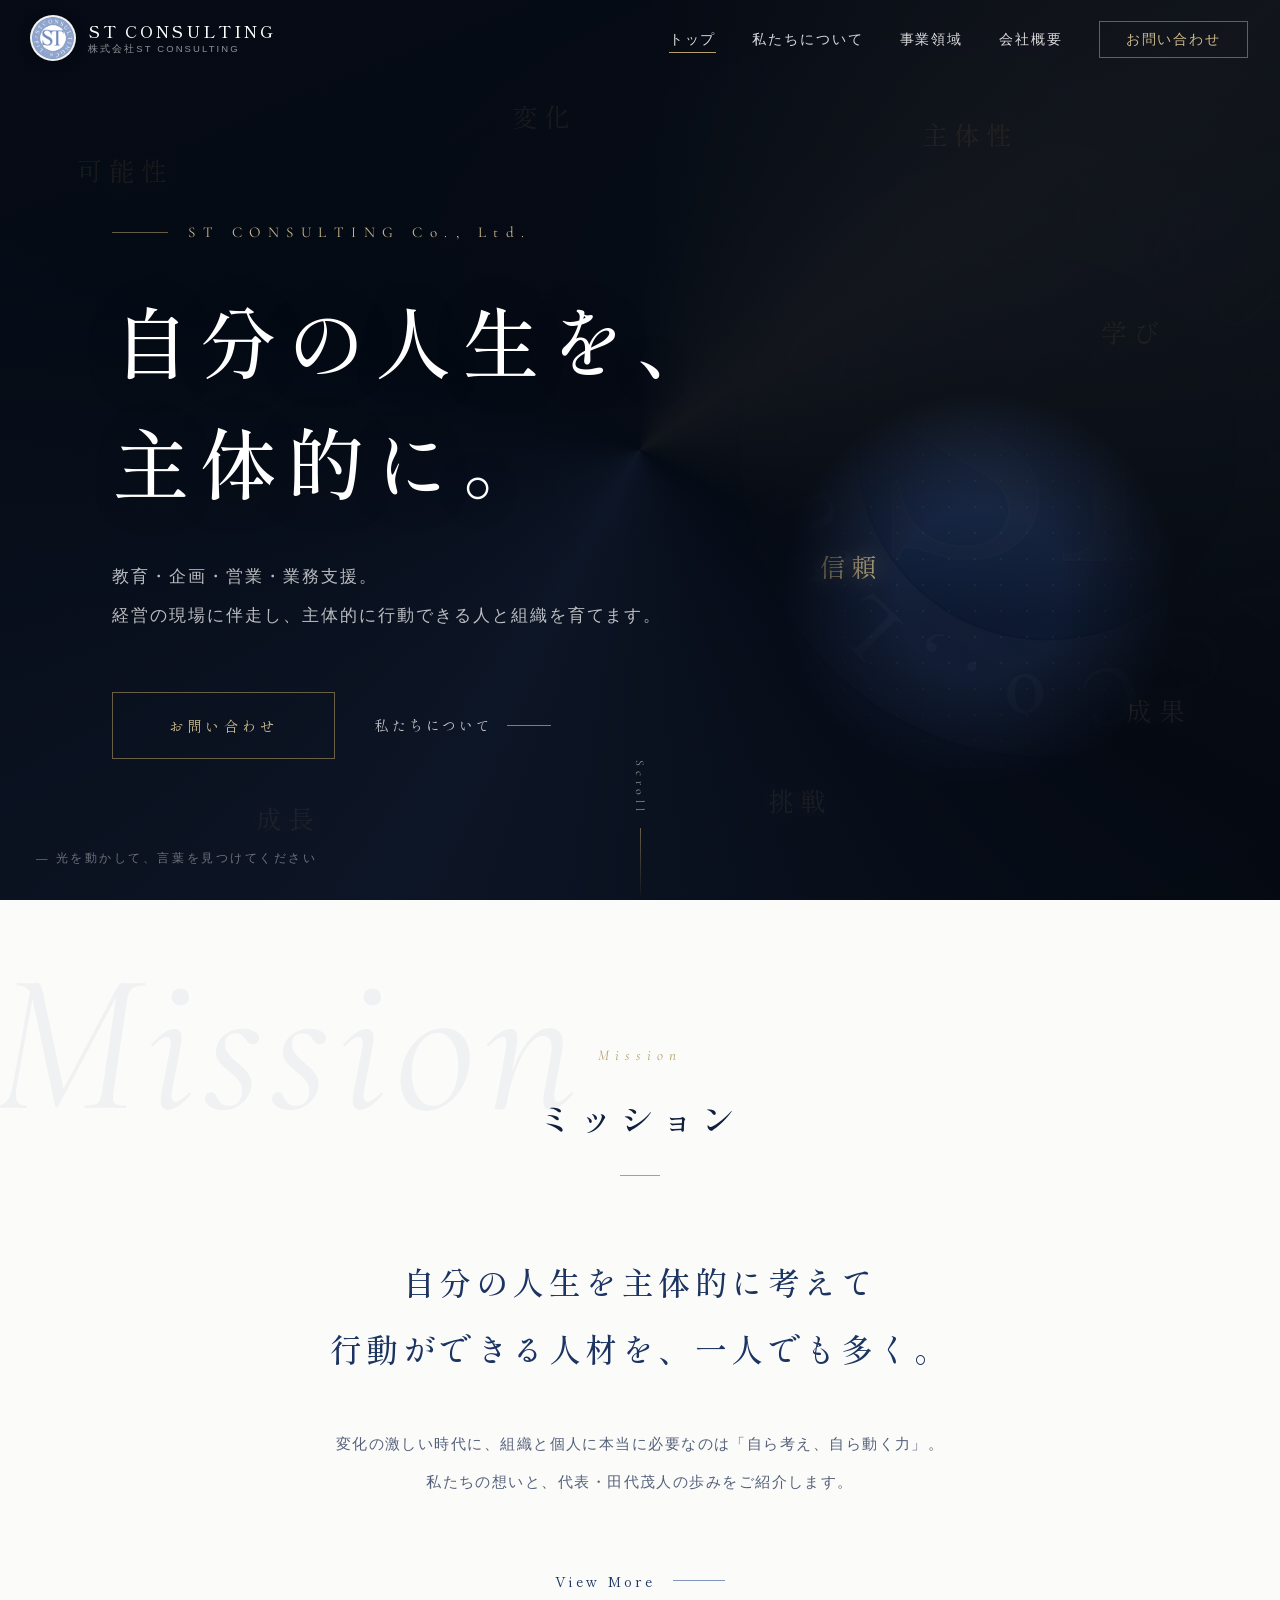
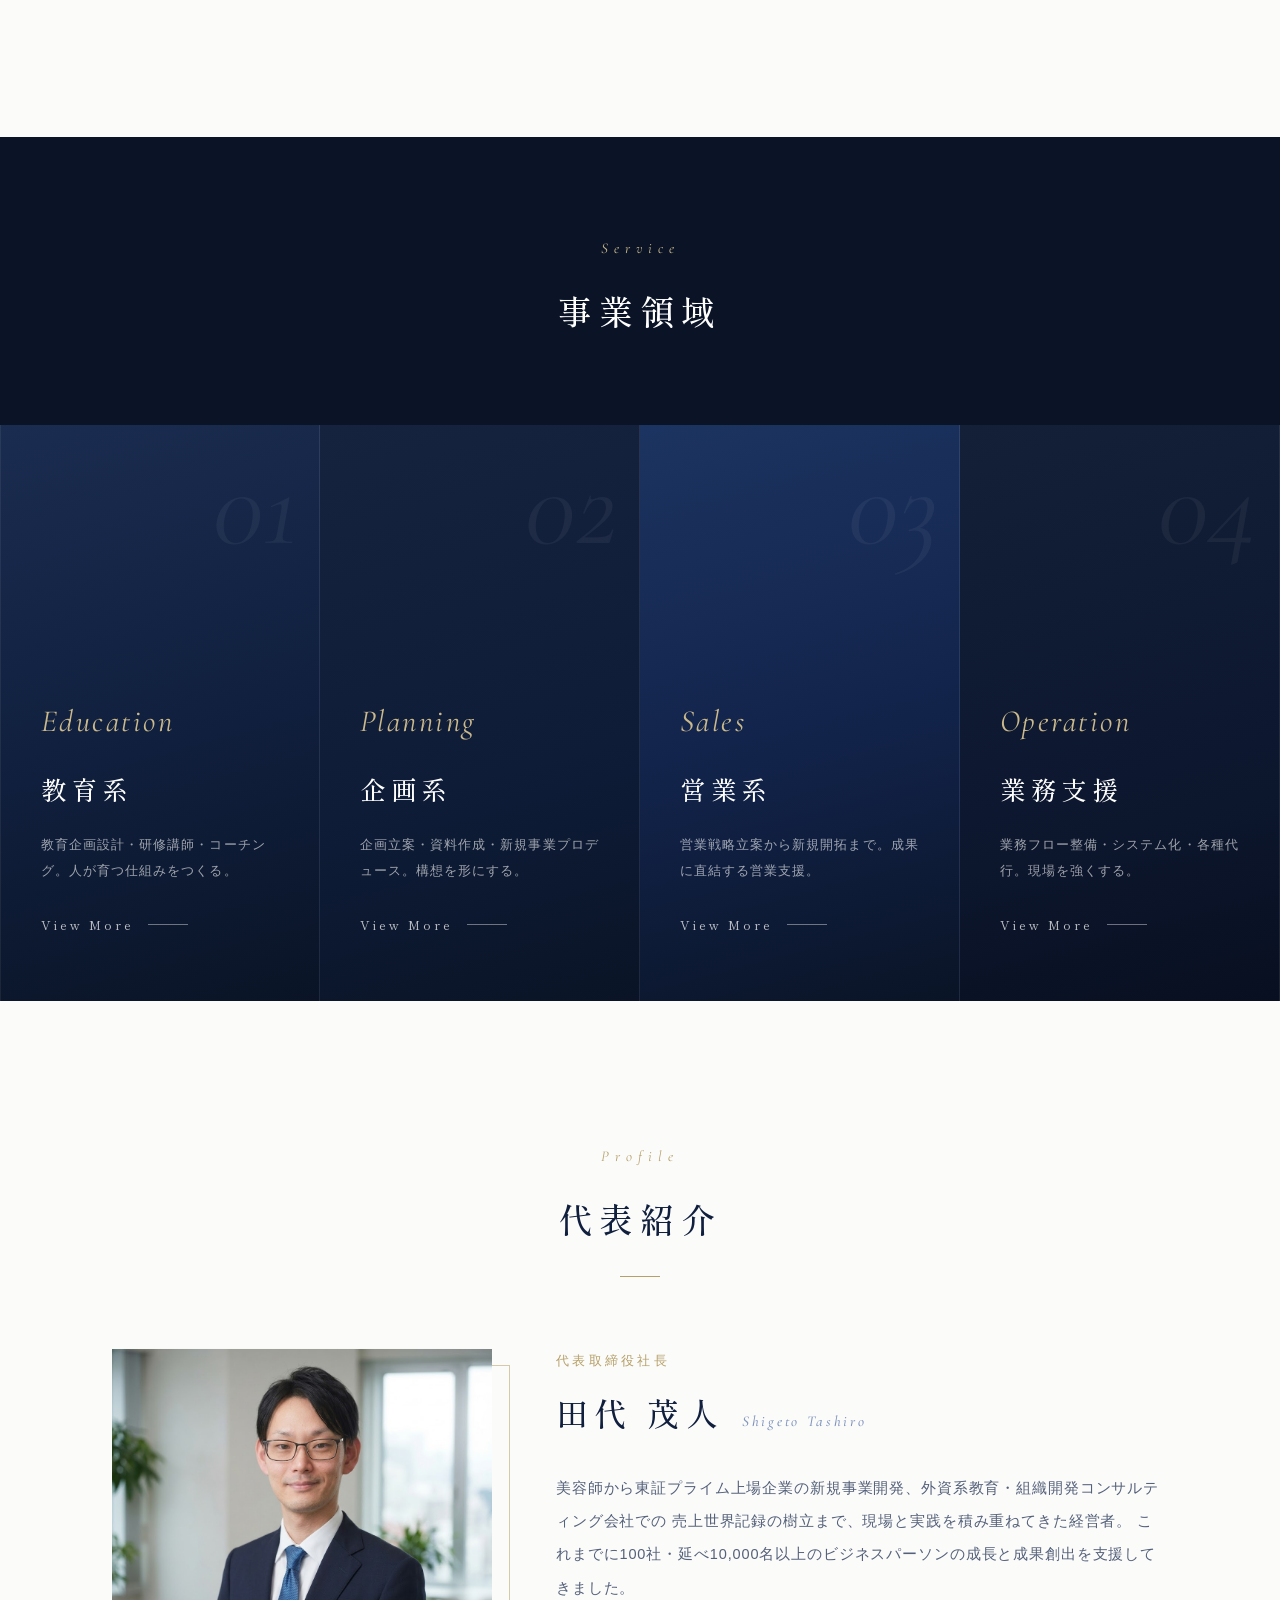
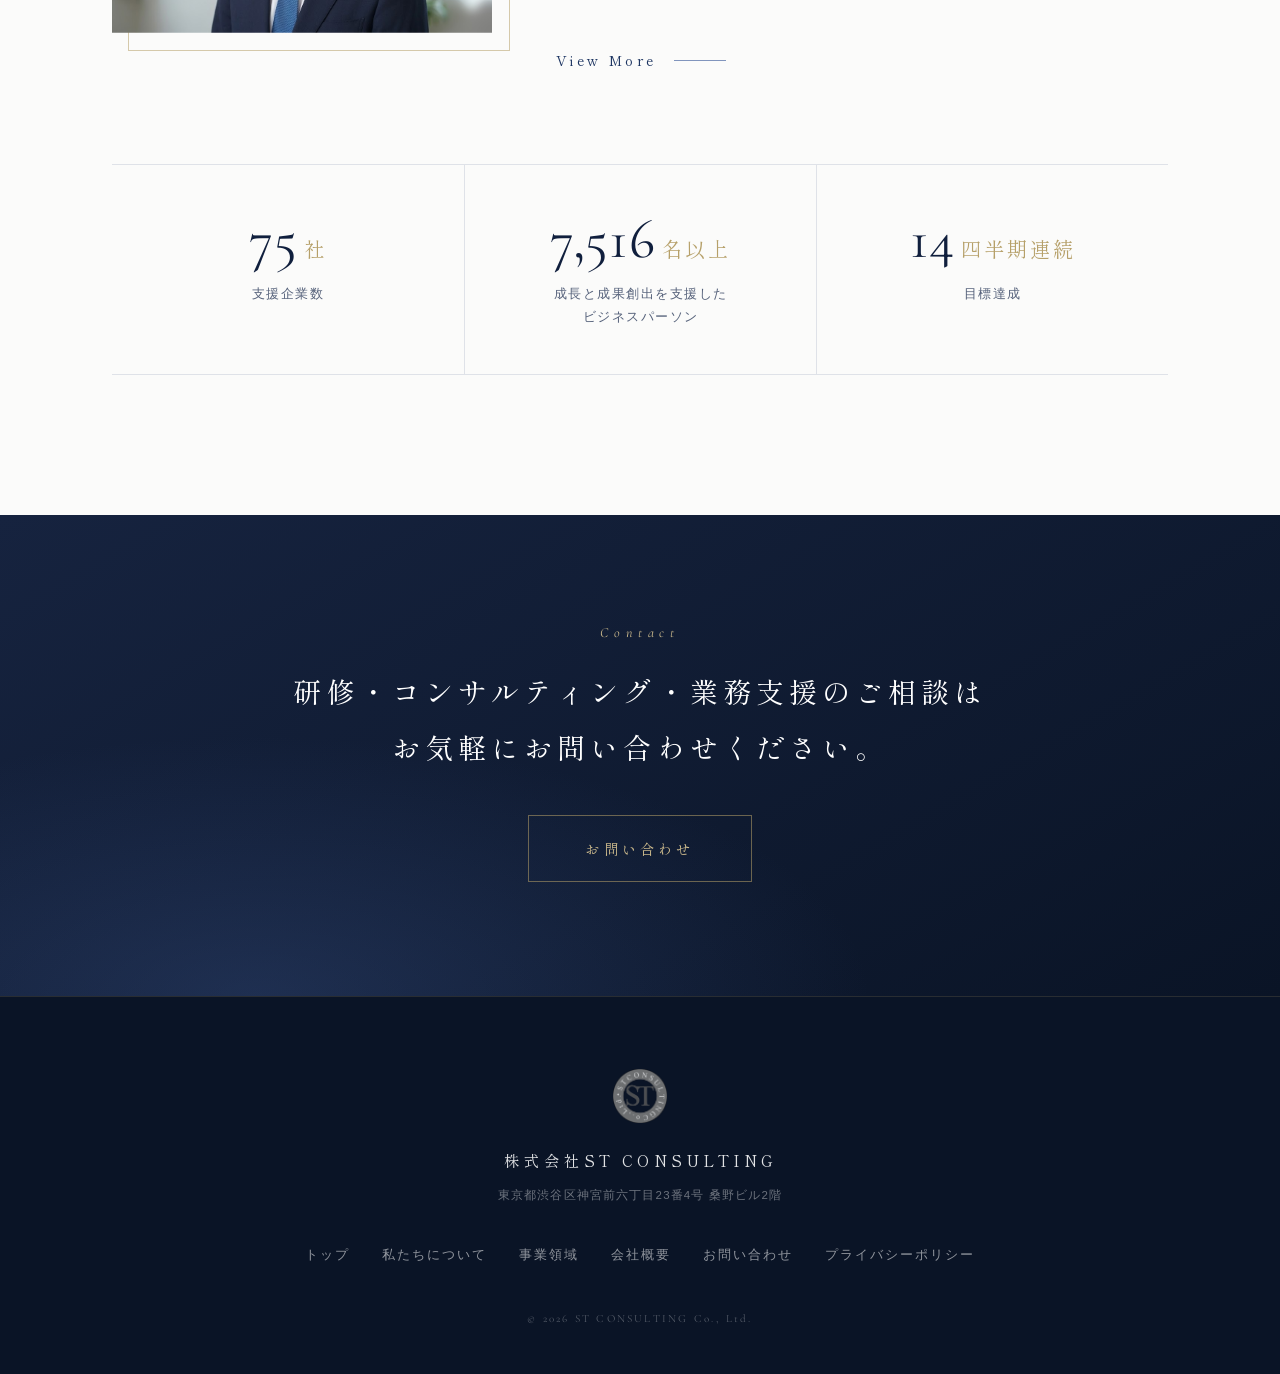
==== commit 4add8c9b: "Adopt billboard-style domain panels for service section on top page" ====
--- a/index.html
+++ b/index.html
@@ -93,62 +93,41 @@
   </div>
 </section>
 
-<!-- ===== Service digest ===== -->
-<section class="section section-alt" id="service">
-  <span class="ghost" aria-hidden="true">Service</span>
-  <div class="container">
-    <div class="section-head reveal">
-      <p class="section-label">Service</p>
-      <h2 class="section-title">事業領域</h2>
-      <p class="section-desc">コンサルティング・マーケティングリサーチ・アウトソーシングの3つの事業を軸に、<br class="pc-only">4つの領域で貴社の課題解決を支援します。</p>
-    </div>
-    <div class="service-grid">
-      <article class="service-card reveal">
-        <p class="service-num">01</p>
-        <p class="service-en">Education</p>
-        <h3 class="service-name">教育系</h3>
-        <ul>
-          <li>教育企画設計</li>
-          <li>教育コンテンツ提供</li>
-          <li>研修講師</li>
-          <li>コーチング</li>
-        </ul>
-      </article>
-      <article class="service-card reveal">
-        <p class="service-num">02</p>
-        <p class="service-en">Planning</p>
-        <h3 class="service-name">企画系</h3>
-        <ul>
-          <li>各種企画立案</li>
-          <li>各種資料作成</li>
-          <li>新規事業プロデュース</li>
-          <li>マーケティングリサーチ</li>
-        </ul>
-      </article>
-      <article class="service-card reveal">
-        <p class="service-num">03</p>
-        <p class="service-en">Sales</p>
-        <h3 class="service-name">営業系</h3>
-        <ul>
-          <li>営業戦略立案</li>
-          <li>既存営業・新規営業</li>
-          <li>リード獲得</li>
-          <li>インサイドセールス</li>
-        </ul>
-      </article>
-      <article class="service-card reveal">
-        <p class="service-num">04</p>
-        <p class="service-en">Operation</p>
-        <h3 class="service-name">業務支援</h3>
-        <ul>
-          <li>業務フロー整備</li>
-          <li>業務システム化</li>
-          <li>他社ベンダーコントロール</li>
-          <li>各種代行業務</li>
-        </ul>
-      </article>
-    </div>
-    <p class="more-wrap reveal"><a href="service.html" class="more-link">View More</a></p>
+<!-- ===== Service digest（I案採用：大型パネル構造） ===== -->
+<section class="domain-section" id="service">
+  <div class="domain-head reveal">
+    <p class="section-label">Service</p>
+    <h2 class="section-title">事業領域</h2>
+  </div>
+  <div class="domain-grid">
+    <a href="service.html#education" class="domain-panel reveal">
+      <span class="domain-num" aria-hidden="true">01</span>
+      <p class="domain-en">Education</p>
+      <p class="domain-name">教育系</p>
+      <p class="domain-desc">教育企画設計・研修講師・コーチング。人が育つ仕組みをつくる。</p>
+      <span class="domain-more">View More</span>
+    </a>
+    <a href="service.html#planning" class="domain-panel reveal">
+      <span class="domain-num" aria-hidden="true">02</span>
+      <p class="domain-en">Planning</p>
+      <p class="domain-name">企画系</p>
+      <p class="domain-desc">企画立案・資料作成・新規事業プロデュース。構想を形にする。</p>
+      <span class="domain-more">View More</span>
+    </a>
+    <a href="service.html#sales" class="domain-panel reveal">
+      <span class="domain-num" aria-hidden="true">03</span>
+      <p class="domain-en">Sales</p>
+      <p class="domain-name">営業系</p>
+      <p class="domain-desc">営業戦略立案から新規開拓まで。成果に直結する営業支援。</p>
+      <span class="domain-more">View More</span>
+    </a>
+    <a href="service.html#operation" class="domain-panel reveal">
+      <span class="domain-num" aria-hidden="true">04</span>
+      <p class="domain-en">Operation</p>
+      <p class="domain-name">業務支援</p>
+      <p class="domain-desc">業務フロー整備・システム化・各種代行。現場を強くする。</p>
+      <span class="domain-more">View More</span>
+    </a>
   </div>
 </section>
 
--- a/assets/css/style.css
+++ b/assets/css/style.css
@@ -1288,3 +1288,141 @@
   .stat { padding: 36px 20px; }
   .ghost { font-size: 96px; top: 28px; }
 }
+/* ===== 事業領域パネル（都市選択パネルの構造） ===== */
+.domain-section {
+  position: relative;
+  background: var(--navy-black);
+}
+
+.domain-head {
+  text-align: center;
+  padding: 96px 24px 56px;
+}
+
+.domain-head .section-label { color: var(--gold-soft); }
+.domain-head .section-title { color: var(--white); }
+.domain-head .section-title::after { background: var(--gold-line); }
+
+.domain-grid {
+  display: grid;
+  grid-template-columns: repeat(4, 1fr);
+}
+
+.domain-panel {
+  position: relative;
+  min-height: 64vh;
+  display: flex;
+  flex-direction: column;
+  justify-content: flex-end;
+  padding: 56px 40px 64px;
+  overflow: hidden;
+  border-right: 1px solid rgba(255, 255, 255, 0.08);
+  background: linear-gradient(165deg, #1a2c50 0%, #101f3d 55%, #0a1426 100%);
+  transition: transform 0.5s ease;
+}
+
+.domain-panel:first-child { border-left: 1px solid rgba(255, 255, 255, 0.08); }
+
+.domain-panel:nth-child(2) { background: linear-gradient(165deg, #16233f 0%, #0e1c38 60%, #0a1426 100%); }
+.domain-panel:nth-child(3) { background: linear-gradient(165deg, #1c3461 0%, #12234a 55%, #0a1426 100%); }
+.domain-panel:nth-child(4) { background: linear-gradient(165deg, #132038 0%, #0d1830 60%, #080f20 100%); }
+
+/* 背景の大きな番号 */
+.domain-num {
+  position: absolute;
+  top: 24px;
+  right: 20px;
+  font-family: var(--serif-en);
+  font-style: italic;
+  font-size: clamp(90px, 9vw, 150px);
+  line-height: 1;
+  color: rgba(255, 255, 255, 0.05);
+  pointer-events: none;
+  transition: color 0.5s;
+}
+
+/* ホバーで金の光がにじむ */
+.domain-panel::before {
+  content: "";
+  position: absolute;
+  inset: 0;
+  background: radial-gradient(ellipse 90% 70% at 50% 100%, rgba(182, 160, 105, 0.22) 0%, rgba(10, 20, 38, 0) 65%);
+  opacity: 0;
+  transition: opacity 0.5s;
+  pointer-events: none;
+}
+
+.domain-panel::after {
+  content: "";
+  position: absolute;
+  left: 0; bottom: 0;
+  width: 100%; height: 2px;
+  background: var(--gold);
+  transform: scaleX(0);
+  transform-origin: left;
+  transition: transform 0.5s;
+}
+
+.domain-panel:hover::before { opacity: 1; }
+.domain-panel:hover::after { transform: scaleX(1); }
+.domain-panel:hover .domain-num { color: rgba(182, 160, 105, 0.18); }
+
+.domain-en {
+  font-family: var(--serif-en);
+  font-style: italic;
+  font-size: clamp(26px, 2.4vw, 36px);
+  letter-spacing: 0.08em;
+  color: var(--gold-soft);
+  margin-bottom: 10px;
+}
+
+.domain-name {
+  font-family: var(--serif);
+  font-size: clamp(24px, 2vw, 30px);
+  font-weight: 500;
+  letter-spacing: 0.18em;
+  color: var(--white);
+  margin-bottom: 18px;
+}
+
+.domain-desc {
+  font-size: 13px;
+  line-height: 2;
+  letter-spacing: 0.08em;
+  color: rgba(255, 255, 255, 0.6);
+  margin-bottom: 28px;
+}
+
+.domain-more {
+  display: inline-flex;
+  align-items: center;
+  gap: 14px;
+  font-family: var(--serif);
+  font-size: 12.5px;
+  letter-spacing: 0.24em;
+  color: rgba(255, 255, 255, 0.75);
+  transition: color 0.4s;
+}
+
+.domain-more::after {
+  content: "";
+  width: 40px; height: 1px;
+  background: rgba(255, 255, 255, 0.4);
+  transition: width 0.4s, background 0.4s;
+}
+
+.domain-panel:hover .domain-more { color: var(--gold-soft); }
+.domain-panel:hover .domain-more::after { width: 64px; background: var(--gold); }
+
+
+@media (max-width: 1024px) {
+  .domain-grid { grid-template-columns: repeat(2, 1fr); }
+  .domain-panel { min-height: 44vh; border-bottom: 1px solid rgba(255, 255, 255, 0.08); }
+}
+
+@media (max-width: 600px) {
+  .domain-grid { grid-template-columns: 1fr; }
+  .domain-panel { min-height: 0; padding: 44px 28px 48px; }
+  .domain-num { font-size: 80px; }
+  .domain-head { padding: 72px 24px 40px; }
+}
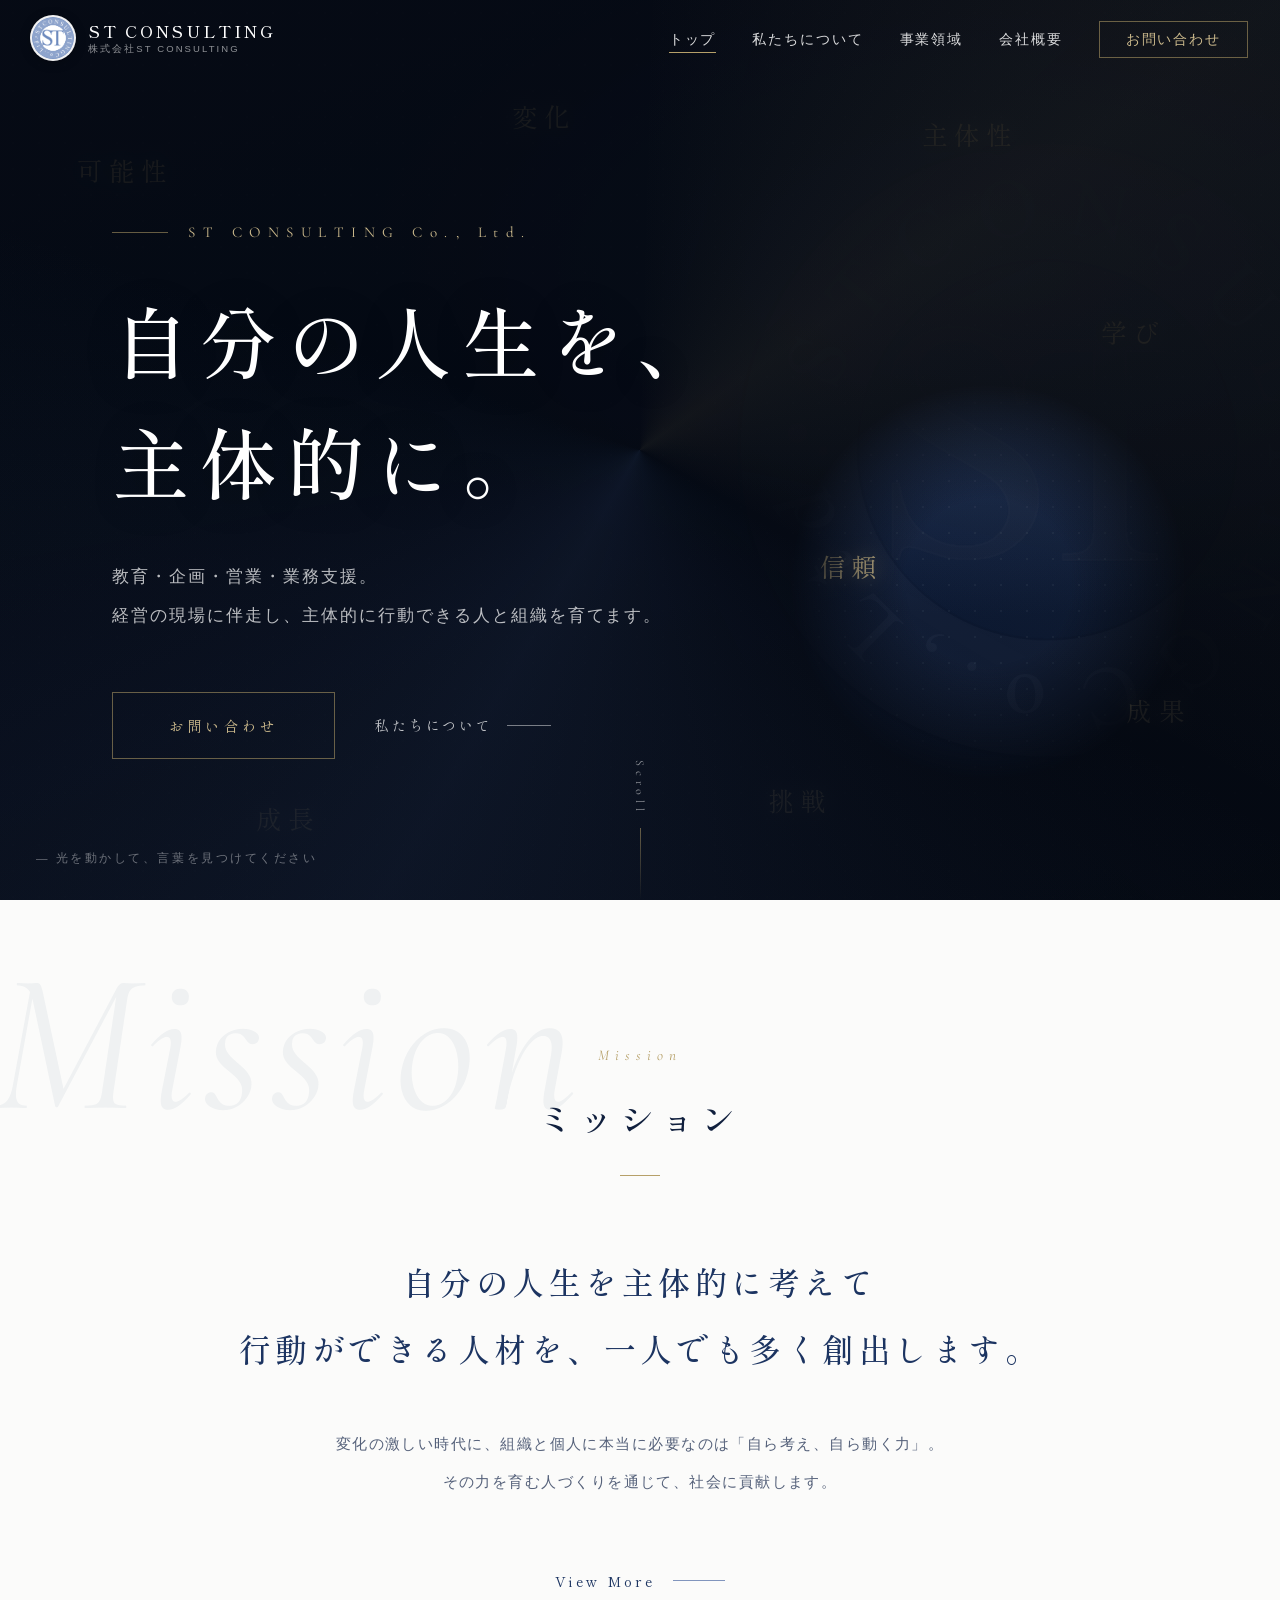
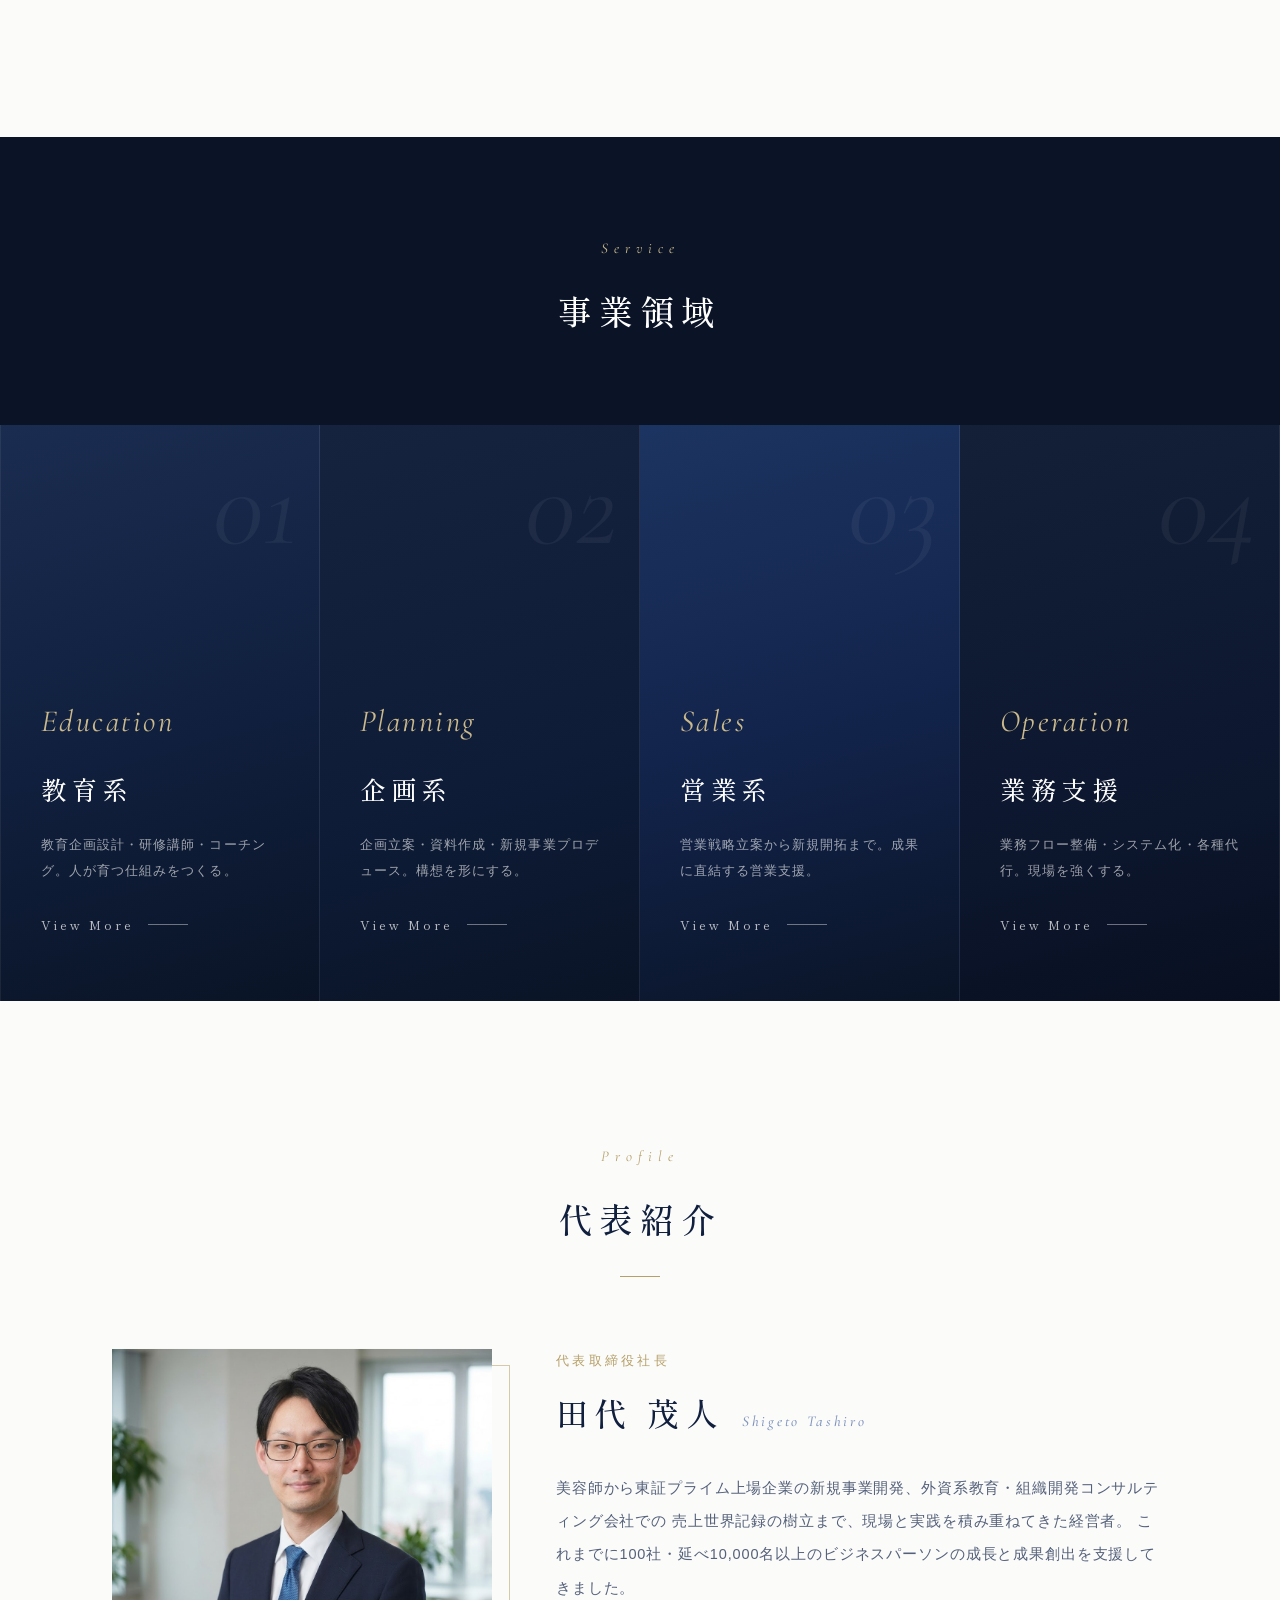
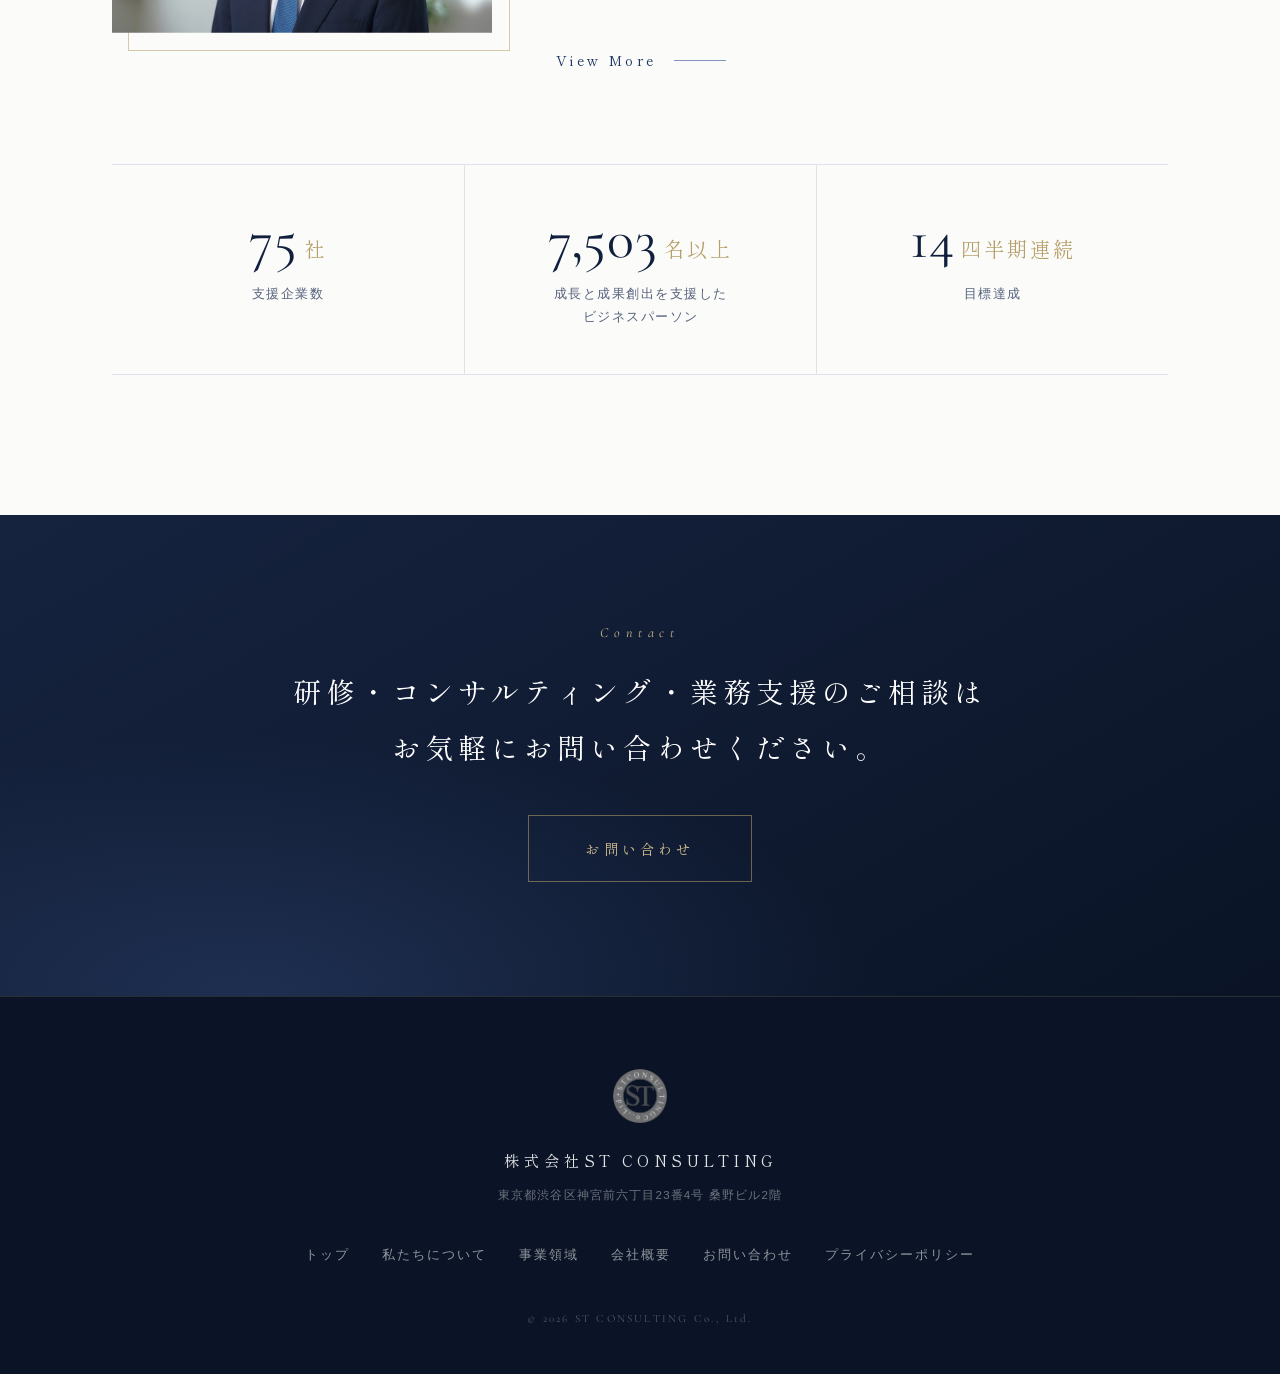
==== commit 4172391d: "サイト更新 2026-10-06 12:17" ====
--- a/index.html
+++ b/index.html
@@ -6,7 +6,7 @@
 <title>株式会社ST CONSULTING｜教育・企画・営業・業務支援のコンサルティング</title>
 <meta name="description" content="株式会社ST CONSULTINGは、自分の人生を主体的に考えて行動ができる人材を一人でも多く創出することをミッションに、教育・企画・営業・業務支援の各領域で貴社に伴走するコンサルティングファームです。">
 <meta property="og:title" content="株式会社ST CONSULTING">
-<meta property="og:description" content="自分の人生を主体的に考えて行動ができる人材を、一人でも多く。教育・企画・営業・業務支援のコンサルティング。">
+<meta property="og:description" content="自分の人生を主体的に考えて行動ができる人材を、一人でも多く創出します。教育・企画・営業・業務支援のコンサルティング。">
 <meta property="og:type" content="website">
 <meta property="og:url" content="https://www.st-consul.co.jp/">
 <meta property="og:site_name" content="株式会社ST CONSULTING">
@@ -83,10 +83,10 @@
       <h2 class="section-title">ミッション</h2>
     </div>
     <div class="mission-body reveal">
-      <p class="mission-statement">自分の人生を主体的に考えて<br class="pc-only">行動ができる人材を、一人でも多く。</p>
+      <p class="mission-statement">自分の人生を主体的に考えて<br class="pc-only">行動ができる人材を、<span class="keep-together">一人でも多く創出します。</span></p>
       <p class="mission-text">
         変化の激しい時代に、組織と個人に本当に必要なのは「自ら考え、自ら動く力」。<br>
-        私たちの想いと、代表・田代茂人の歩みをご紹介します。
+        その力を育む人づくりを通じて、社会に貢献します。
       </p>
       <p class="more-wrap"><a href="about.html" class="more-link">View More</a></p>
     </div>
--- a/assets/css/style.css
+++ b/assets/css/style.css
@@ -55,6 +55,7 @@
 }
 
 .pc-only { display: inline; }
+.keep-together { display: inline-block; }
 
 /* ===== Header ===== */
 .site-header {
@@ -853,6 +854,41 @@
   color: var(--ink-soft);
   font-size: 14.5px;
   letter-spacing: 0.06em;
+}
+
+/* 会社概要の事業内容（4つの事業領域） */
+.biz-areas { display: grid; gap: 15px; }
+
+.biz-area-head {
+  display: flex;
+  align-items: baseline;
+  gap: 12px;
+  margin-bottom: 3px;
+}
+
+.biz-area-name {
+  font-family: var(--serif);
+  font-weight: 600;
+  font-size: 15px;
+  letter-spacing: 0.14em;
+  color: var(--navy);
+}
+
+.biz-area-en {
+  font-family: var(--serif-en);
+  font-style: italic;
+  font-size: 12.5px;
+  letter-spacing: 0.12em;
+  color: var(--gold);
+}
+
+.biz-area-items { line-height: 1.85; }
+
+/* 項目は語の途中で折り返さず、区切りごとに改行する */
+.biz-area-items span { display: inline-block; }
+.biz-area-items span:not(:last-child)::after {
+  content: "／";
+  color: var(--navy-soft);
 }
 
 /* ===== Contact ===== */
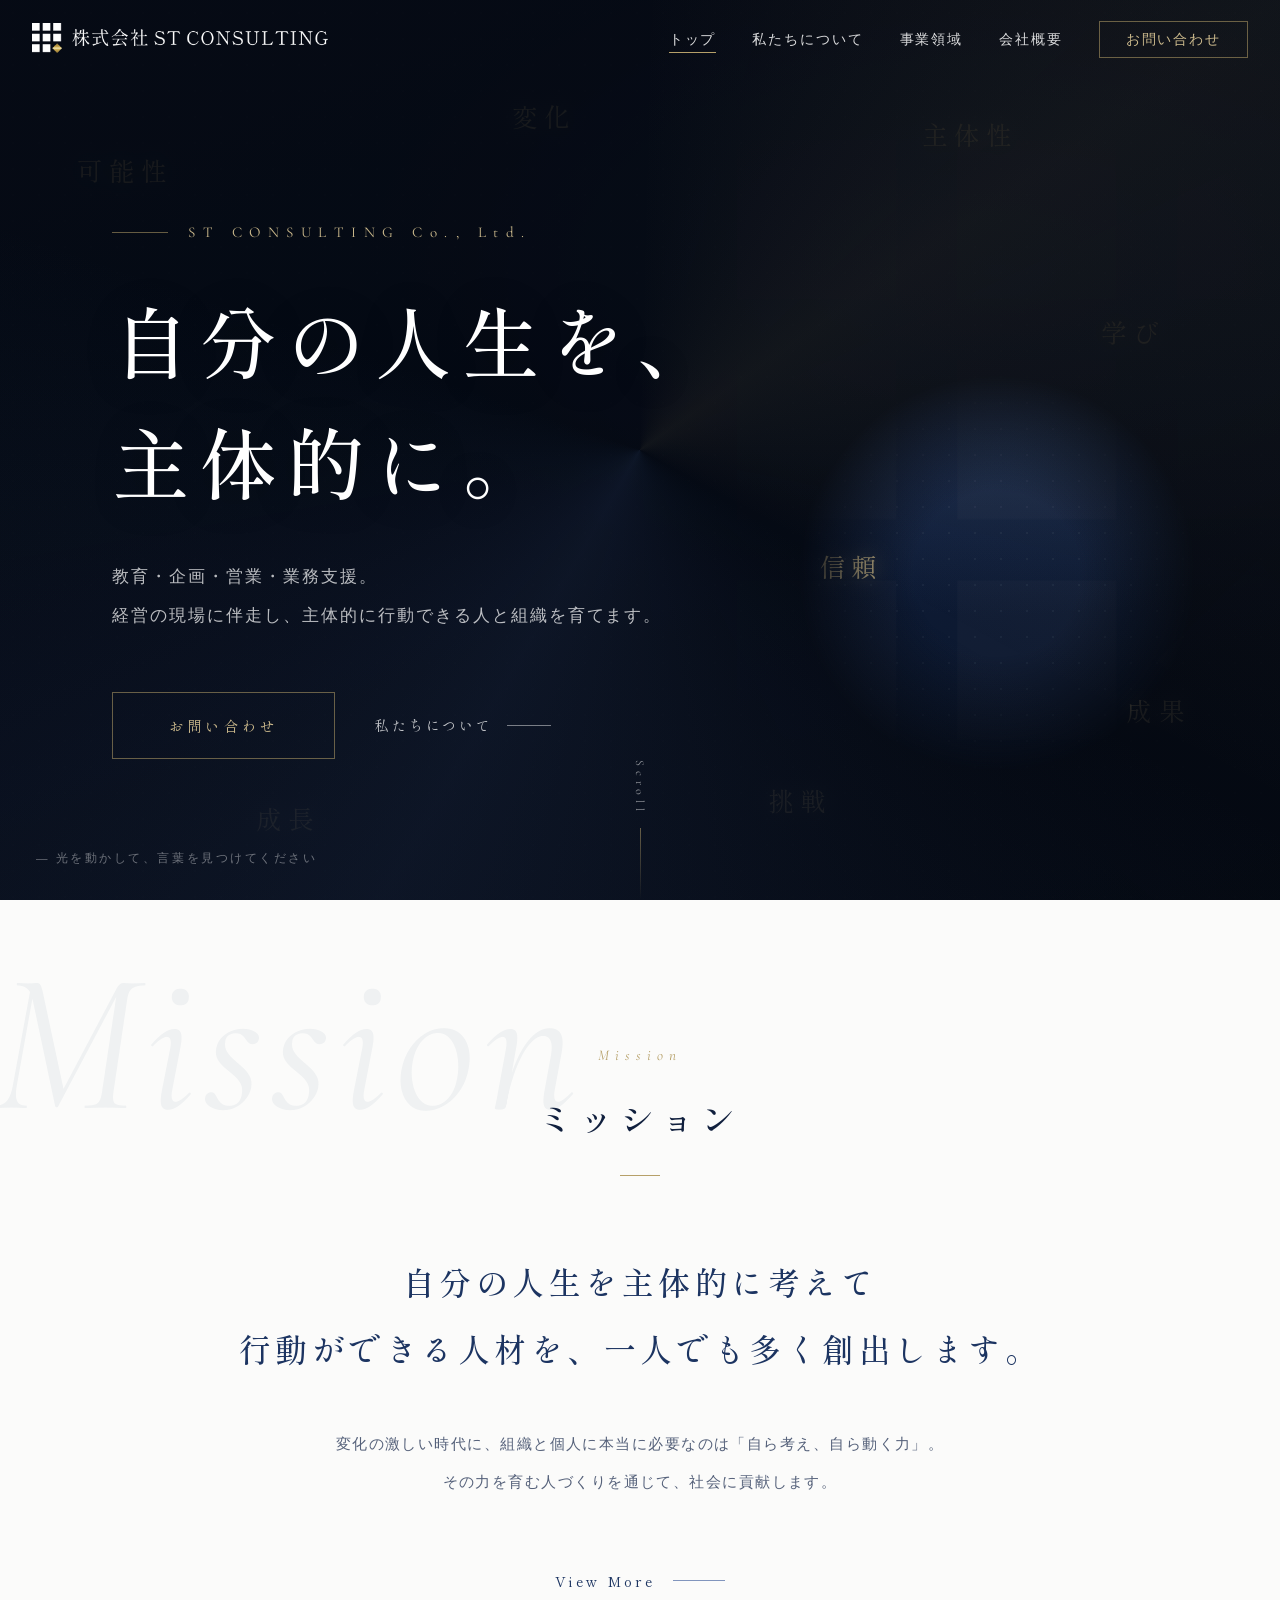
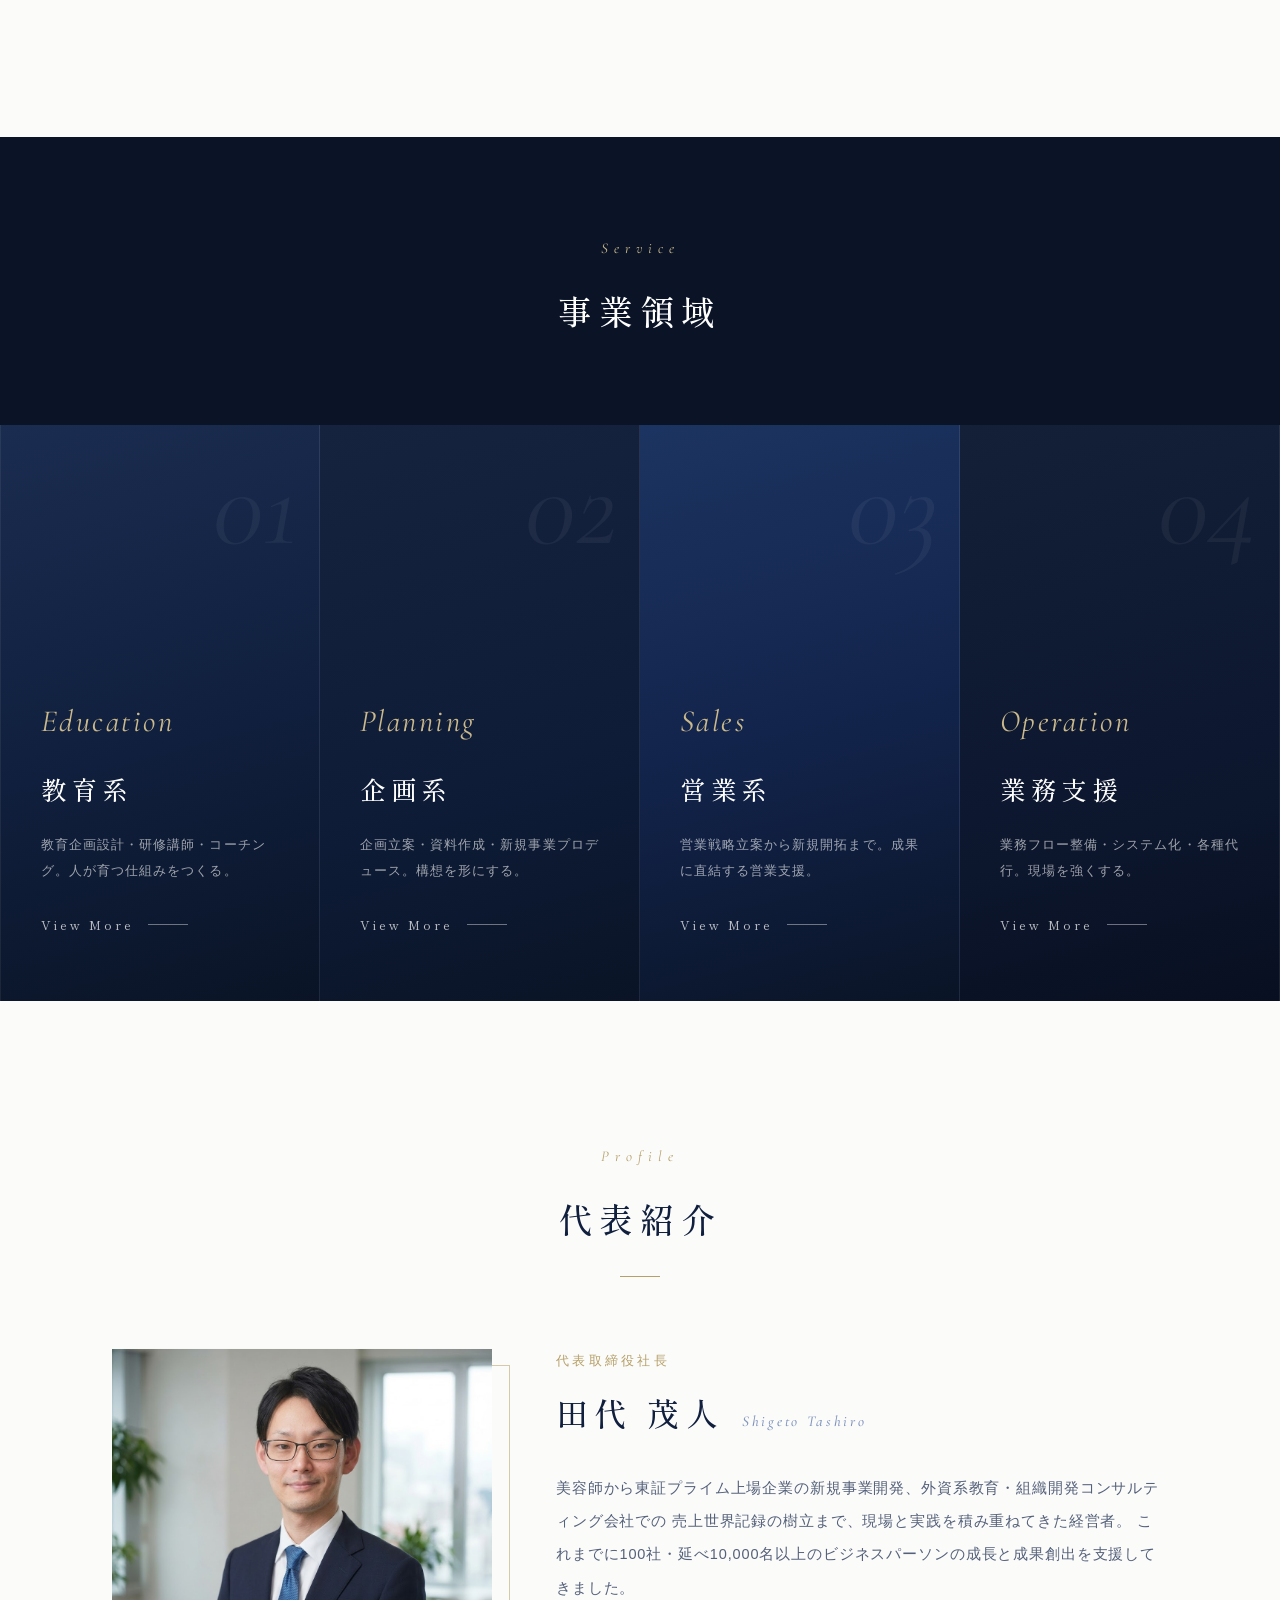
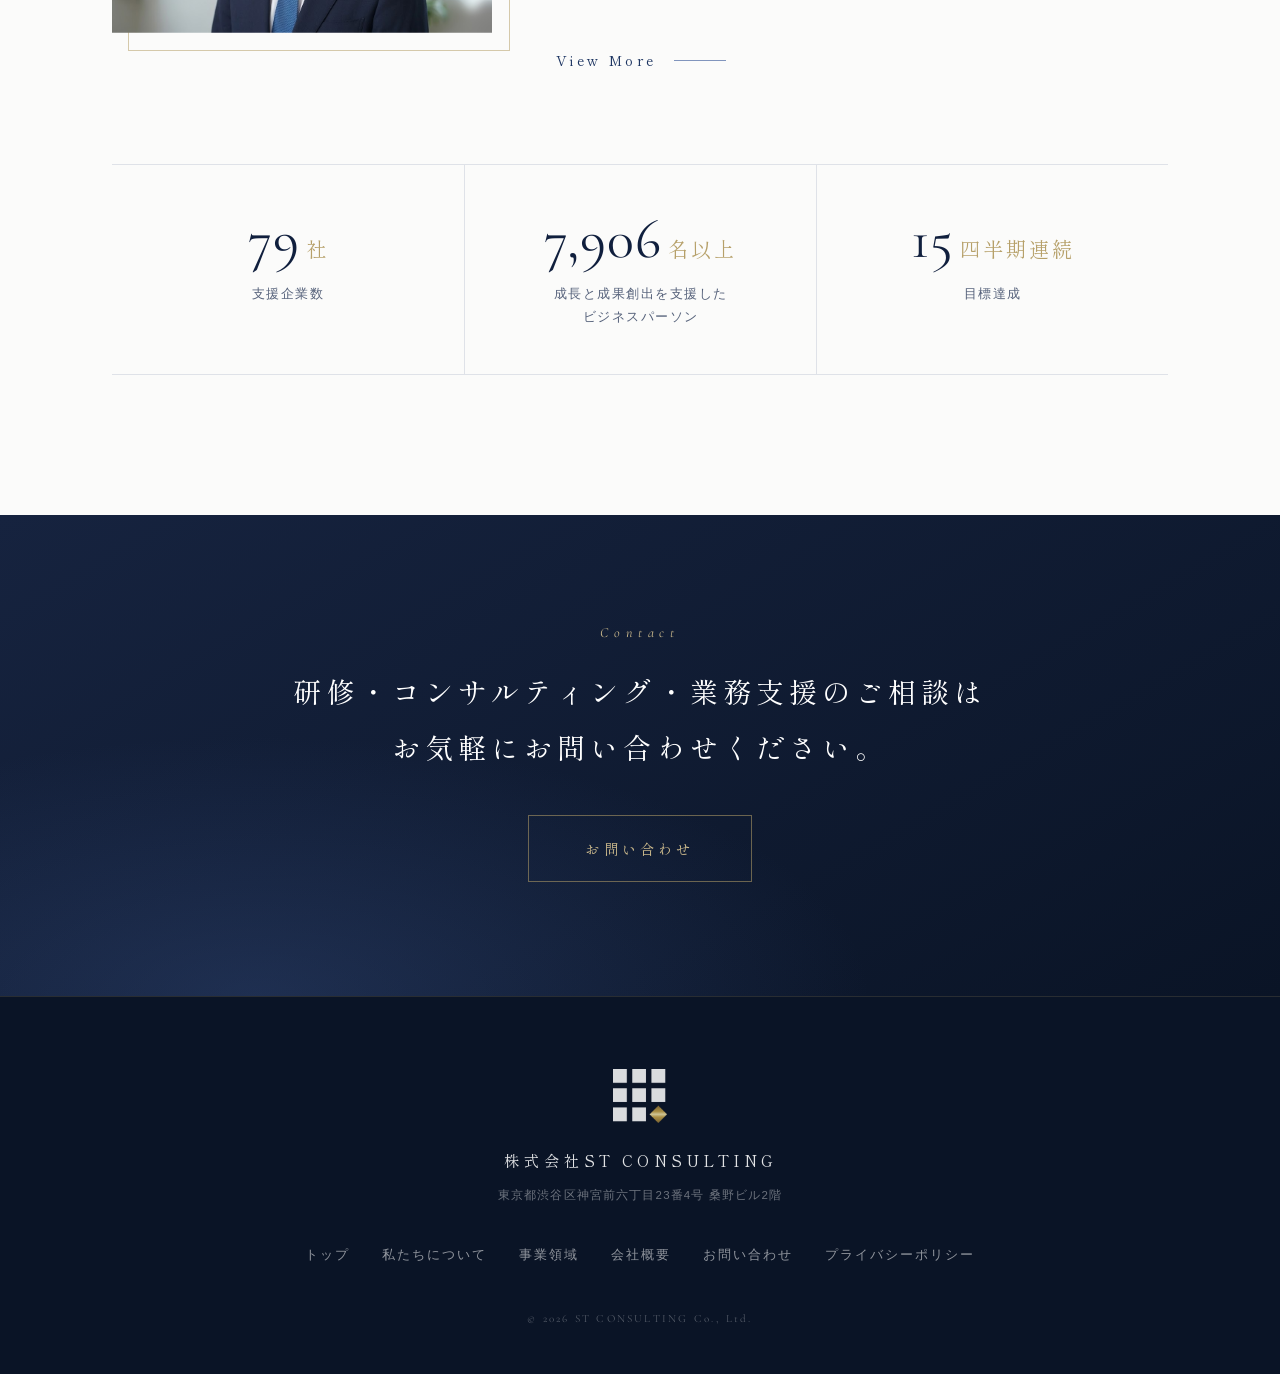
==== commit ad25e2d9: "サイト更新 2026-10-16 02:38" ====
--- a/index.html
+++ b/index.html
@@ -12,7 +12,7 @@
 <meta property="og:site_name" content="株式会社ST CONSULTING">
 <meta property="og:image" content="https://www.st-consul.co.jp/assets/img/ogp.png">
 <meta name="twitter:card" content="summary_large_image">
-<link rel="icon" type="image/png" href="assets/img/logo_blue.png">
+<link rel="icon" type="image/png" href="assets/img/favicon.png">
 <link rel="preconnect" href="https://fonts.googleapis.com">
 <link rel="preconnect" href="https://fonts.gstatic.com" crossorigin>
 <link href="https://fonts.googleapis.com/css2?family=Cormorant+Garamond:ital,wght@0,400;0,500;1,400&family=Shippori+Mincho:wght@400;500;600&display=swap" rel="stylesheet">
@@ -23,9 +23,9 @@
 <!-- ===== Header ===== -->
 <header class="site-header" id="header">
   <div class="header-inner">
-    <a href="index.html" class="header-logo">
-      <img src="assets/img/logo_blue.png" alt="ST CONSULTING ロゴ">
-      <span class="header-logo-text">ST CONSULTING<span class="header-logo-sub">株式会社ST CONSULTING</span></span>
+    <a href="index.html" class="header-logo" aria-label="株式会社ST CONSULTING">
+      <img src="assets/img/logo_full_white.png" alt="株式会社ST CONSULTING" class="logo-on-dark" width="948" height="96">
+      <img src="assets/img/logo_full_color.png" alt="" class="logo-on-light" width="948" height="96" aria-hidden="true">
     </a>
     <nav class="global-nav" id="globalNav" aria-label="メインメニュー">
       <ul>
@@ -57,7 +57,7 @@
     </div>
   </div>
   <div class="hero-logo-bg" aria-hidden="true">
-    <img src="assets/img/logo_gray.png" alt="">
+    <img src="assets/img/logo_mark_gray.png" alt="">
   </div>
   <div class="spot-words" aria-hidden="true">
     <span style="left:40%; top:10%;">変化</span>
@@ -186,7 +186,7 @@
 <!-- ===== Footer ===== -->
 <footer class="site-footer">
   <div class="footer-inner">
-    <img src="assets/img/logo_gray.png" alt="" class="footer-logo">
+    <img src="assets/img/logo_mark_white.png" alt="" class="footer-logo">
     <p class="footer-company">株式会社ST CONSULTING</p>
     <p class="footer-address">東京都渋谷区神宮前六丁目23番4号 桑野ビル2階</p>
     <nav class="footer-nav" aria-label="フッターメニュー">
--- a/assets/css/style.css
+++ b/assets/css/style.css
@@ -82,41 +82,17 @@
 .header-logo {
   display: flex;
   align-items: center;
-  gap: 14px;
-}
-
-/* 濃紺の背景に沈まないよう、白い円形の下地＋細い白フチを敷く */
+}
+
+/* 新ロゴ（2026-10-15・案3）: 濃紺の地では白版、スクロール後の白いヘッダーではカラー版を出し分ける */
 .header-logo img {
-  width: 42px;
-  height: 42px;
-  background: var(--white);
-  border-radius: 50%;
-  box-shadow: 0 0 0 2px rgba(255, 255, 255, 0.95), 0 2px 12px rgba(0, 0, 0, 0.35);
-}
-
-.site-header.is-scrolled .header-logo img {
-  box-shadow: 0 0 0 2px rgba(255, 255, 255, 0.95), 0 1px 6px rgba(16, 31, 61, 0.15);
-}
-
-.header-logo-text {
-  font-family: var(--serif);
-  font-size: 17px;
-  font-weight: 500;
-  letter-spacing: 0.16em;
-  color: var(--white);
-  display: flex;
-  flex-direction: column;
-  line-height: 1.35;
-  transition: color 0.4s;
-}
-
-.header-logo-sub {
-  font-family: var(--sans);
-  font-size: 9.5px;
-  letter-spacing: 0.22em;
-  color: rgba(255, 255, 255, 0.55);
-  transition: color 0.4s;
-}
+  height: 30px;
+  width: auto;
+}
+
+.header-logo .logo-on-light { display: none; }
+.site-header.is-scrolled .header-logo .logo-on-dark { display: none; }
+.site-header.is-scrolled .header-logo .logo-on-light { display: block; }
 
 .global-nav ul {
   display: flex;
@@ -171,8 +147,6 @@
   box-shadow: 0 1px 0 var(--line), 0 4px 24px rgba(16, 31, 61, 0.06);
 }
 
-.site-header.is-scrolled .header-logo-text { color: var(--navy); }
-.site-header.is-scrolled .header-logo-sub { color: var(--ink-soft); }
 .site-header.is-scrolled .global-nav a { color: var(--ink); }
 .site-header.is-scrolled .global-nav .nav-contact {
   color: var(--navy);
@@ -1259,6 +1233,8 @@
 
 @media (max-width: 900px) {
   .pc-only { display: none; }
+
+  .header-logo img { height: 22px; }
 
   .global-nav {
     position: fixed;
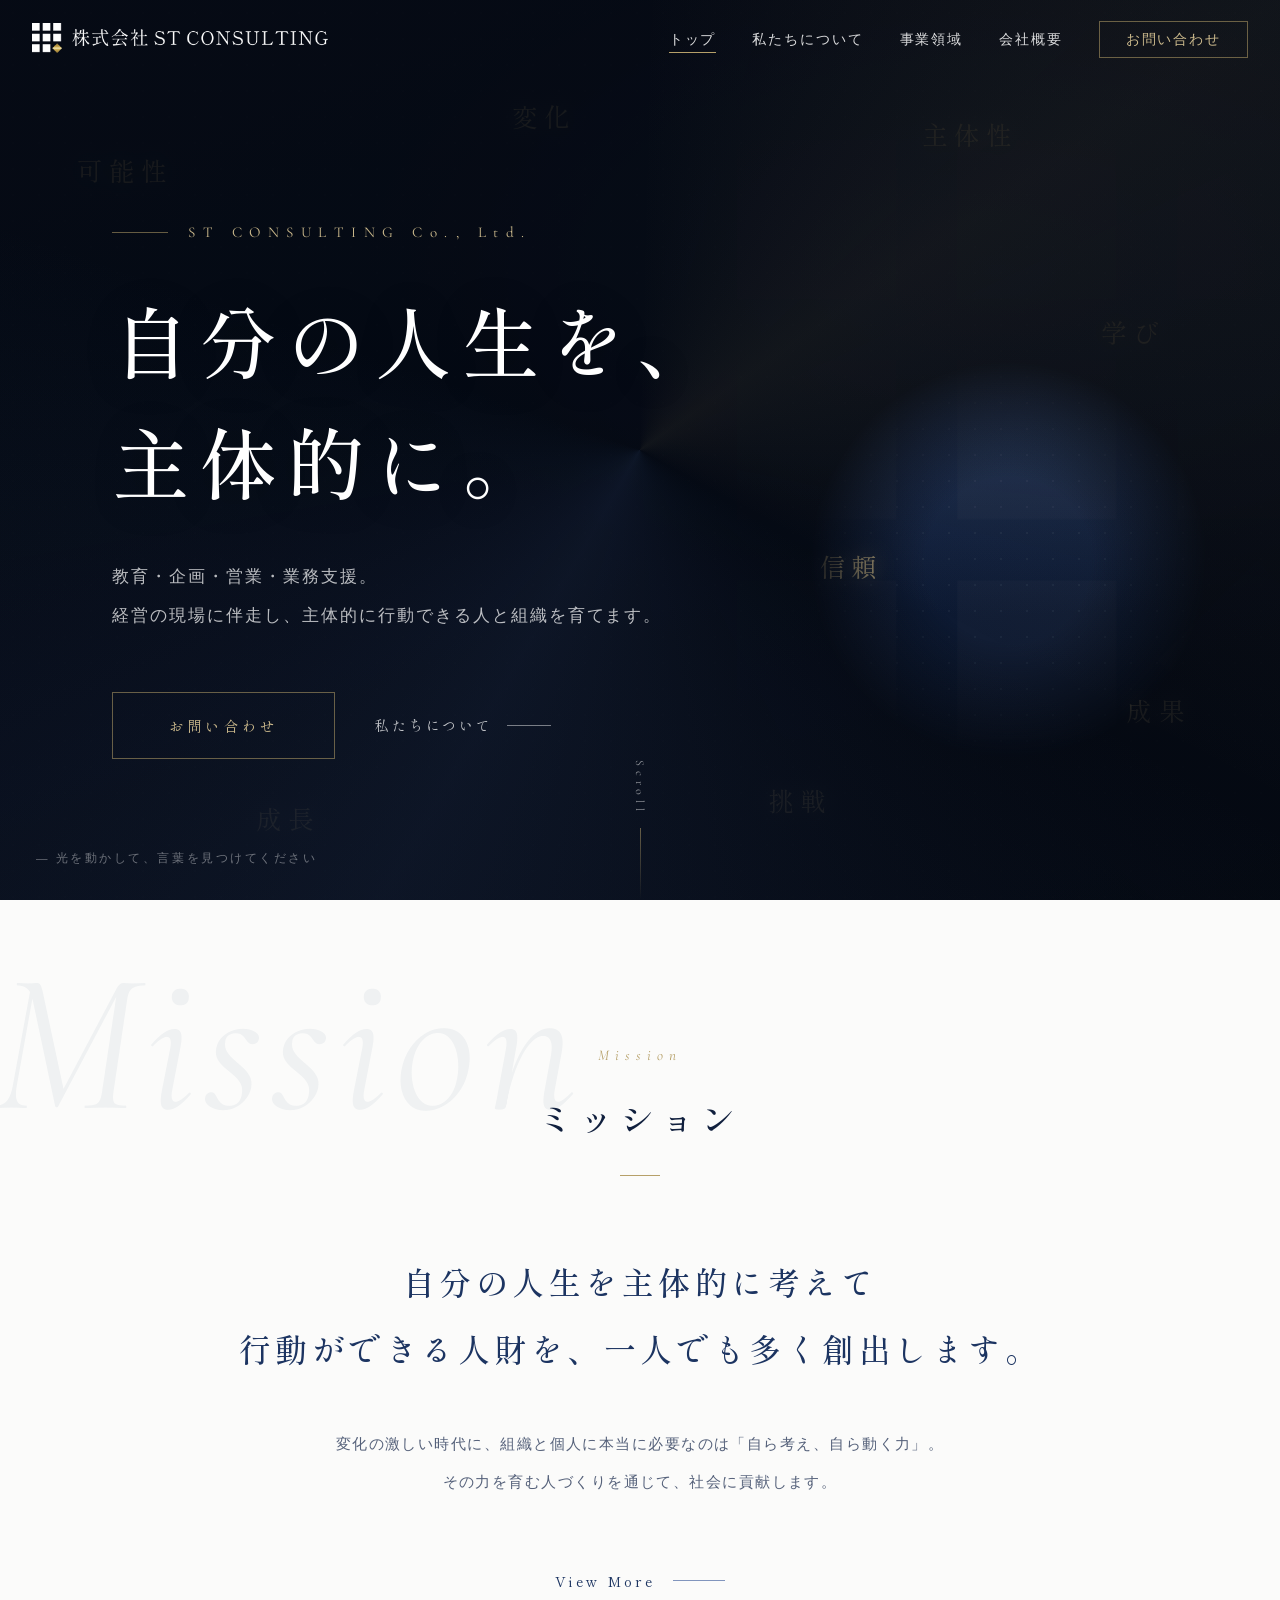
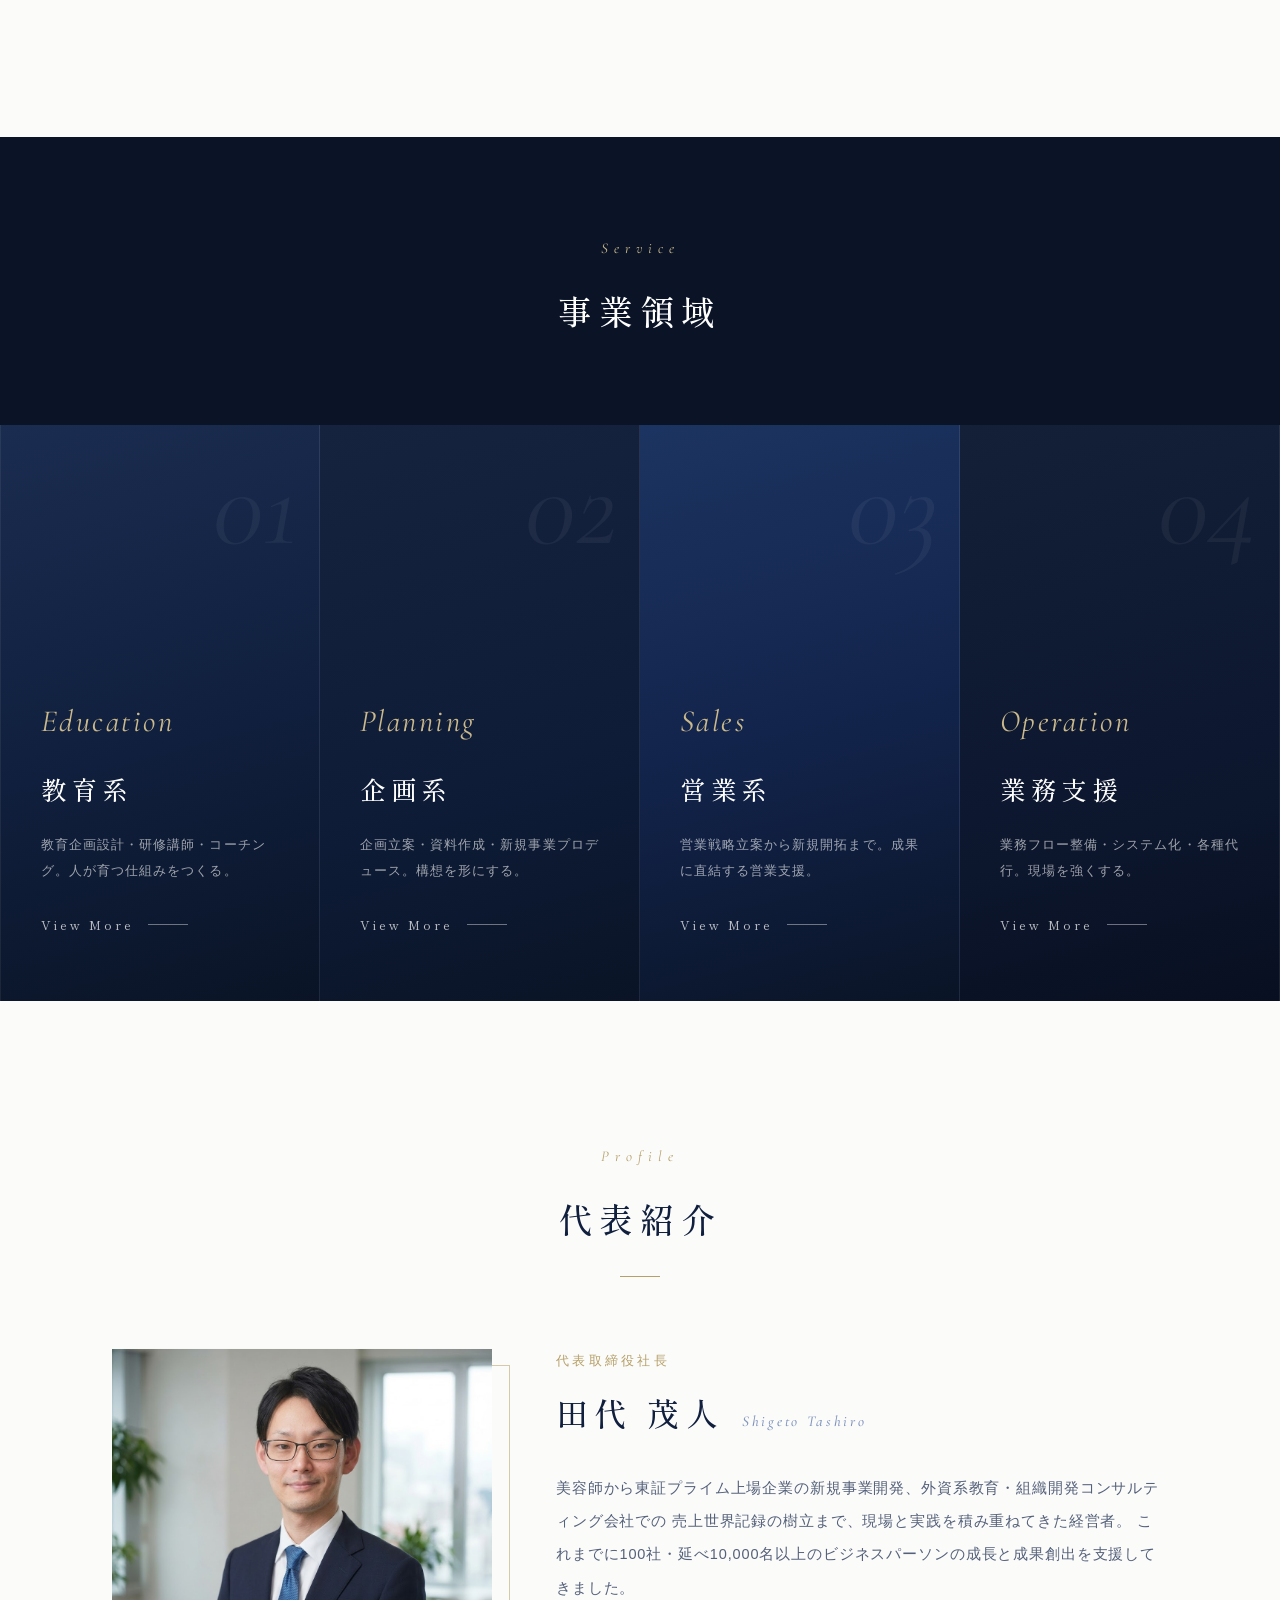
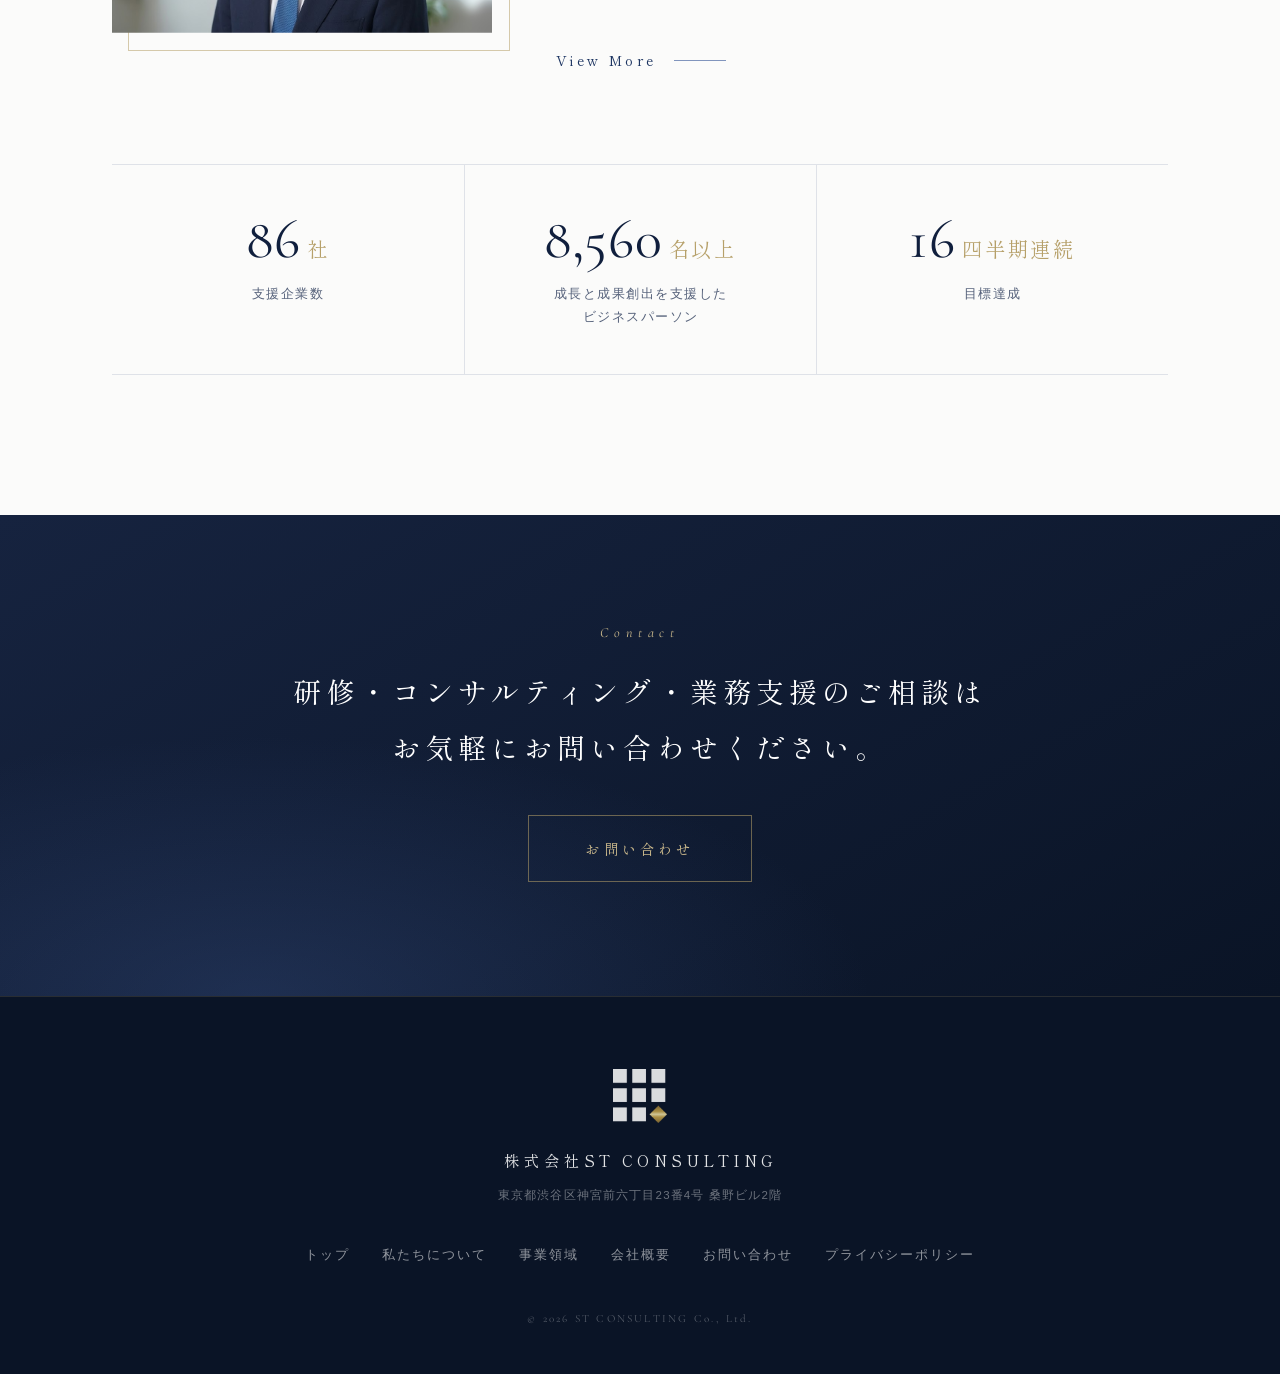
==== commit 4346a9b8: "サイト更新 2026-10-23 12:01" ====
--- a/index.html
+++ b/index.html
@@ -4,9 +4,9 @@
 <meta charset="UTF-8">
 <meta name="viewport" content="width=device-width, initial-scale=1.0">
 <title>株式会社ST CONSULTING｜教育・企画・営業・業務支援のコンサルティング</title>
-<meta name="description" content="株式会社ST CONSULTINGは、自分の人生を主体的に考えて行動ができる人材を一人でも多く創出することをミッションに、教育・企画・営業・業務支援の各領域で貴社に伴走するコンサルティングファームです。">
+<meta name="description" content="株式会社ST CONSULTINGは、自分の人生を主体的に考えて行動ができる人財を一人でも多く創出することをミッションに、教育・企画・営業・業務支援の各領域で貴社に伴走するコンサルティングファームです。">
 <meta property="og:title" content="株式会社ST CONSULTING">
-<meta property="og:description" content="自分の人生を主体的に考えて行動ができる人材を、一人でも多く創出します。教育・企画・営業・業務支援のコンサルティング。">
+<meta property="og:description" content="自分の人生を主体的に考えて行動ができる人財を、一人でも多く創出します。教育・企画・営業・業務支援のコンサルティング。">
 <meta property="og:type" content="website">
 <meta property="og:url" content="https://www.st-consul.co.jp/">
 <meta property="og:site_name" content="株式会社ST CONSULTING">
@@ -83,7 +83,7 @@
       <h2 class="section-title">ミッション</h2>
     </div>
     <div class="mission-body reveal">
-      <p class="mission-statement">自分の人生を主体的に考えて<br class="pc-only">行動ができる人材を、<span class="keep-together">一人でも多く創出します。</span></p>
+      <p class="mission-statement">自分の人生を主体的に考えて<br class="pc-only">行動ができる人財を、<span class="keep-together">一人でも多く創出します。</span></p>
       <p class="mission-text">
         変化の激しい時代に、組織と個人に本当に必要なのは「自ら考え、自ら動く力」。<br>
         その力を育む人づくりを通じて、社会に貢献します。
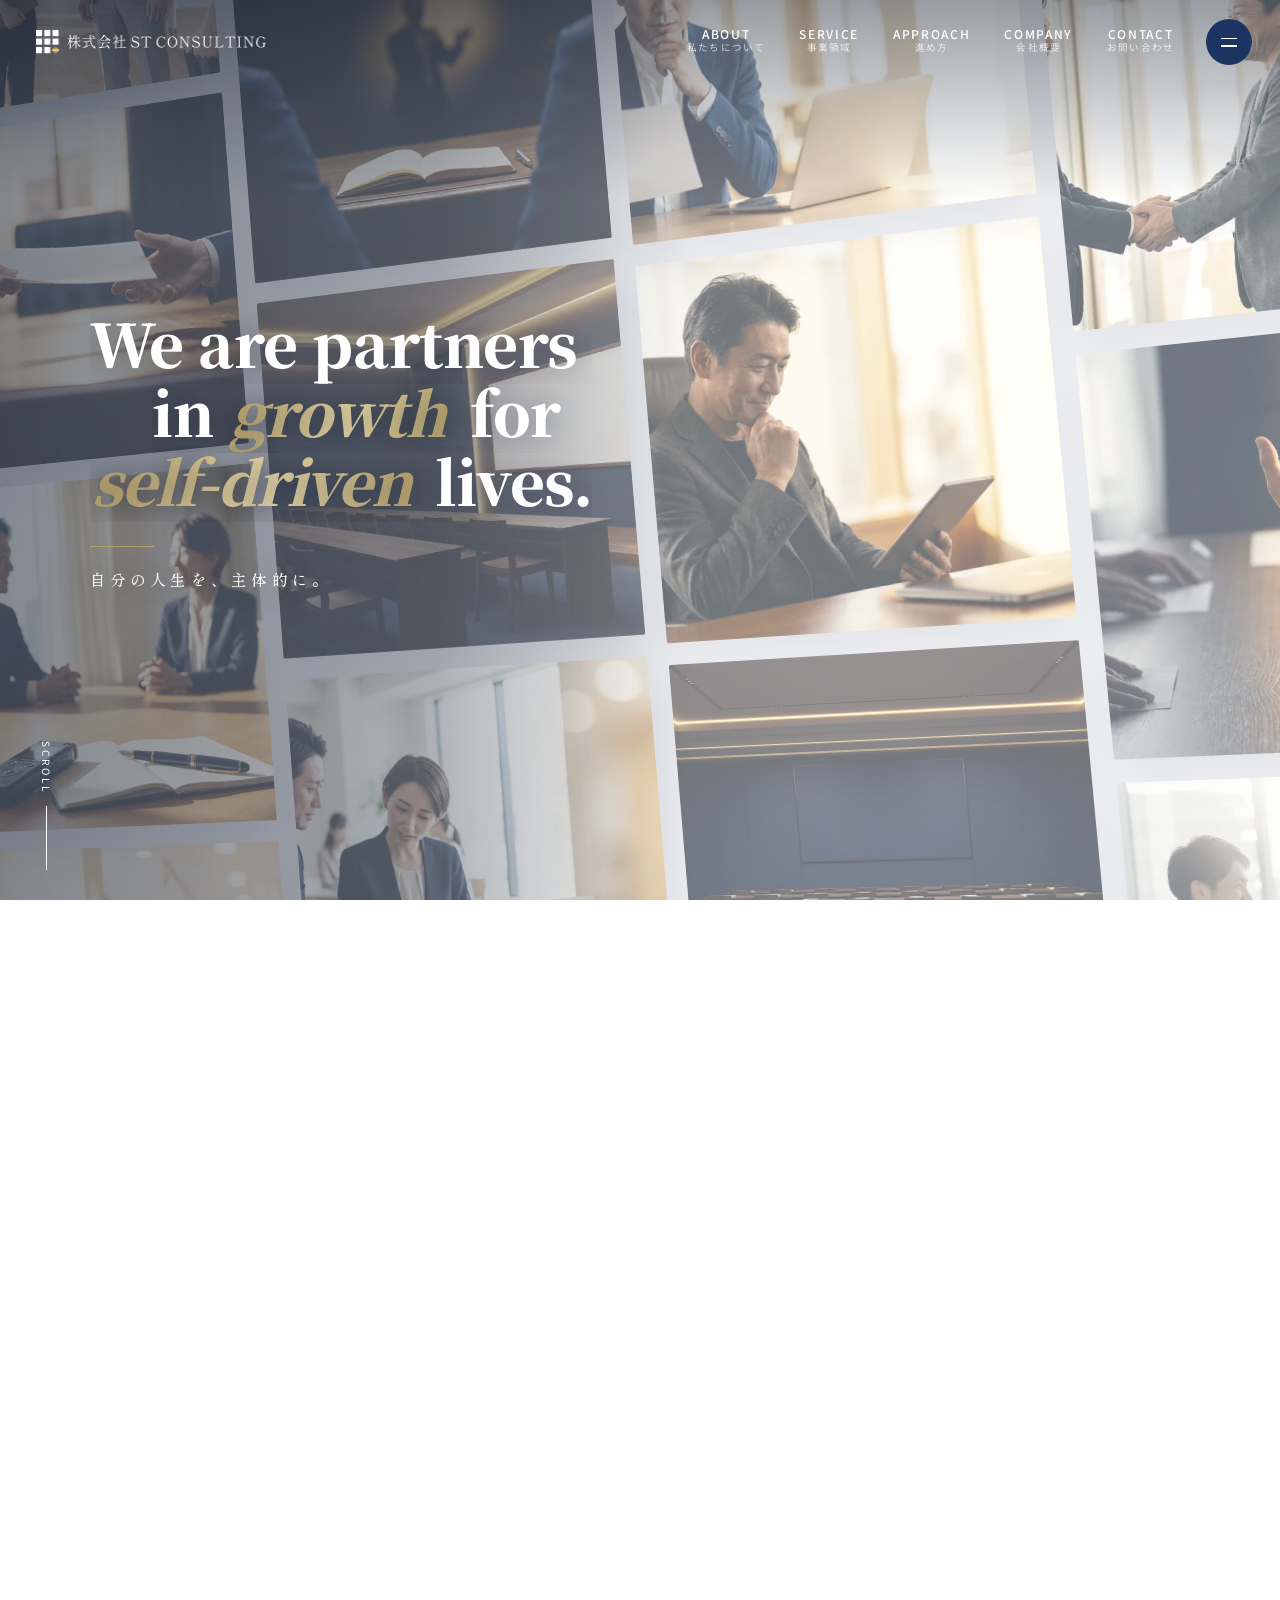
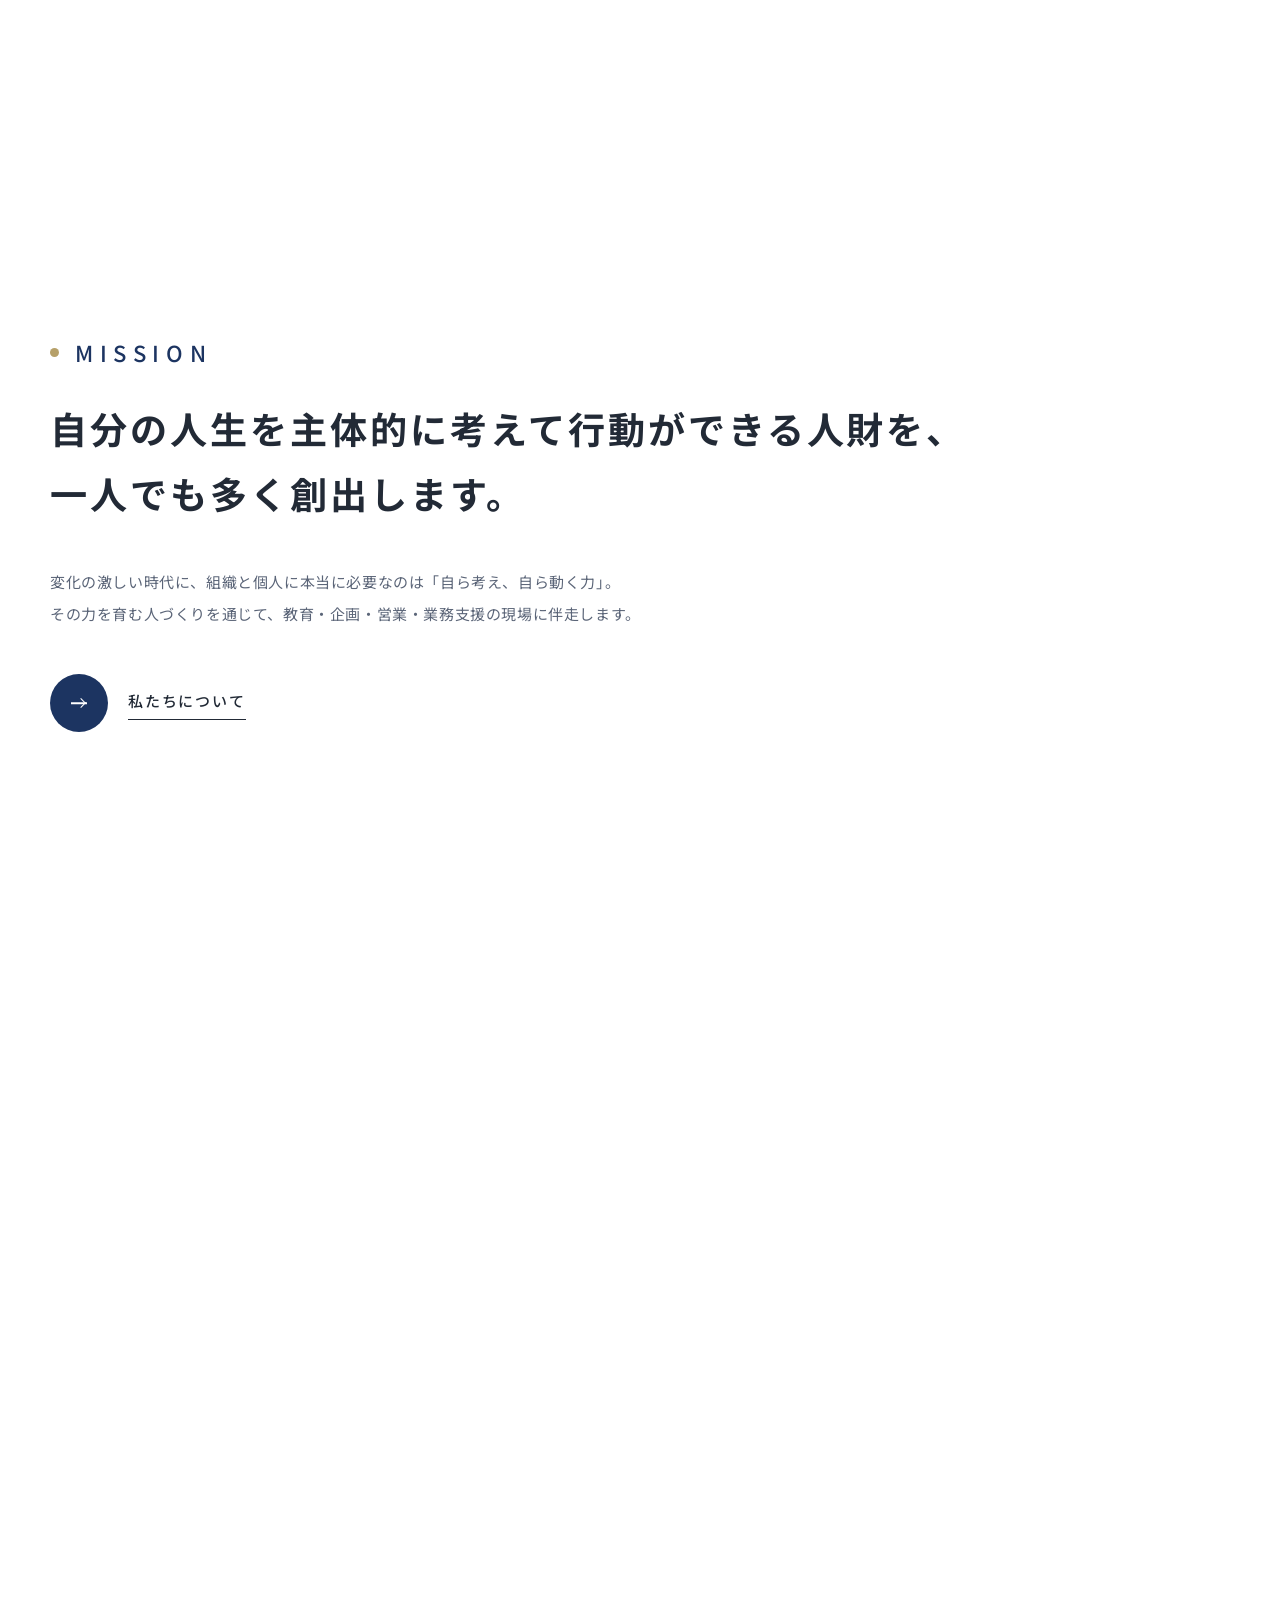
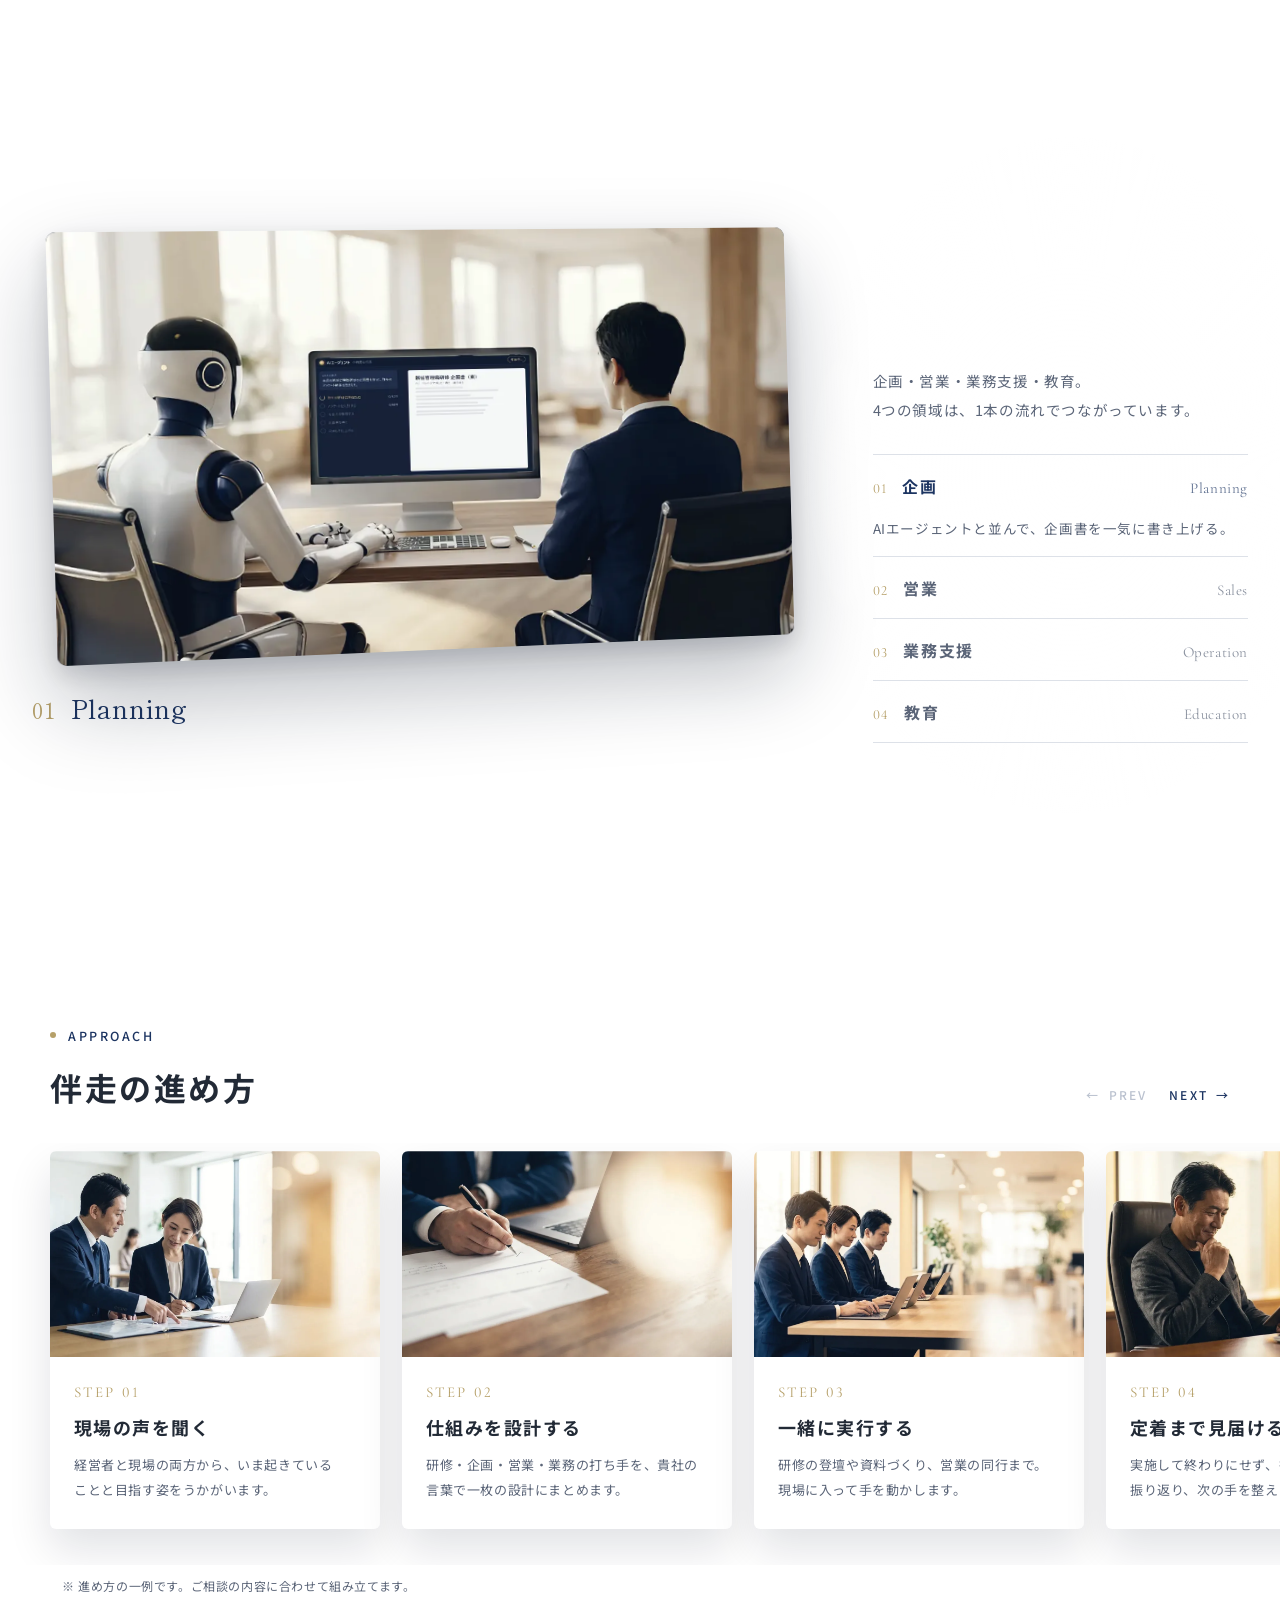
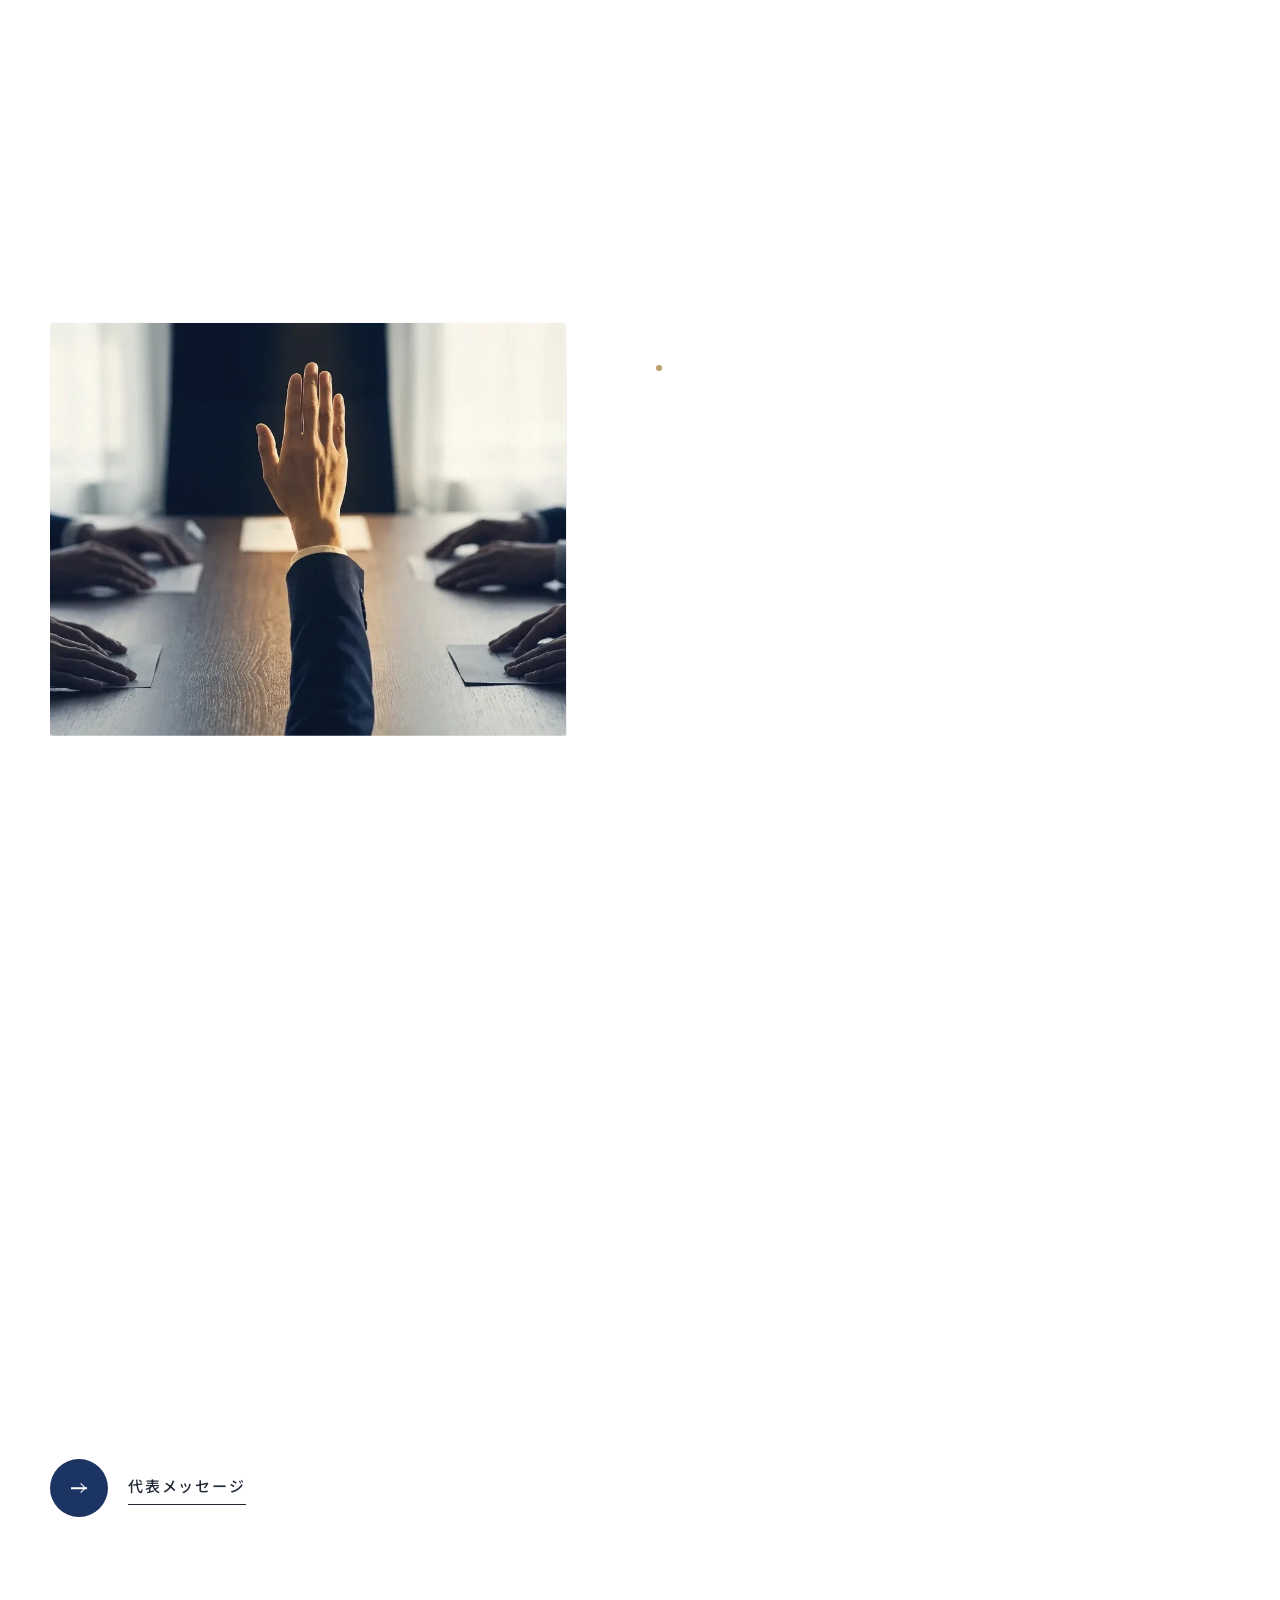
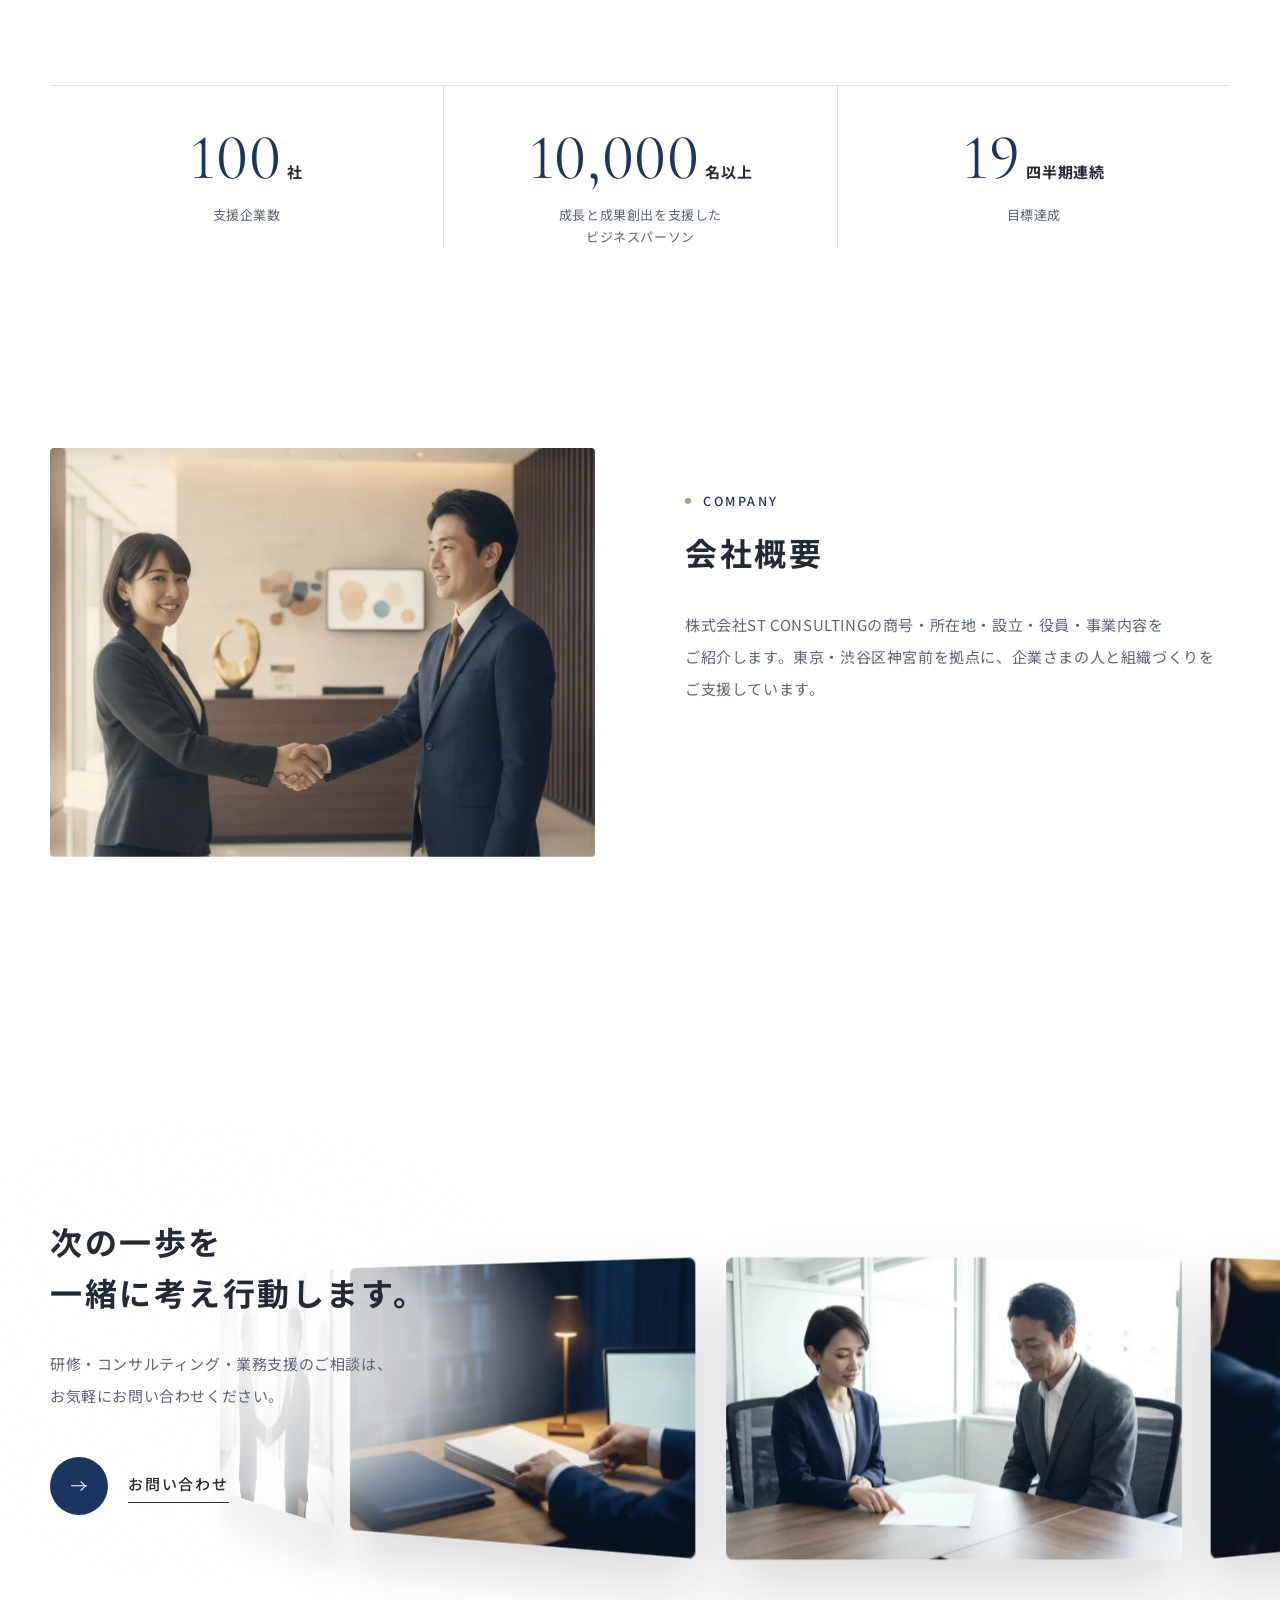
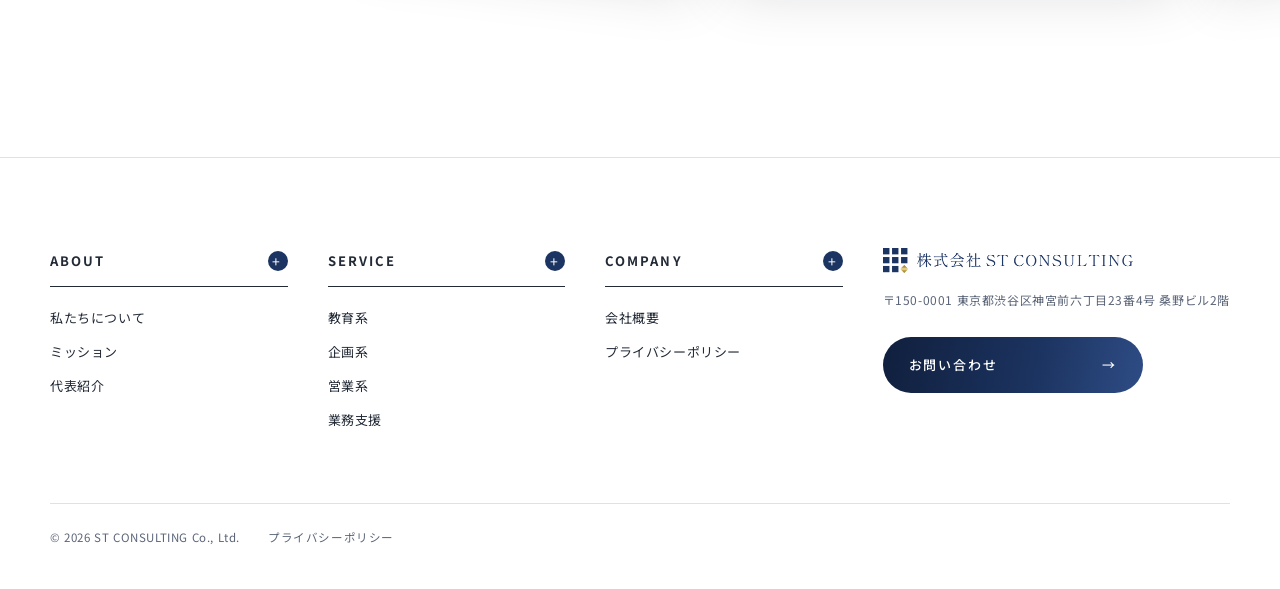
==== commit 722bce4b: "サイト更新 2026-11-09 18:46" ====
--- a/index.html
+++ b/index.html
@@ -5,8 +5,9 @@
 <meta name="viewport" content="width=device-width, initial-scale=1.0">
 <title>株式会社ST CONSULTING｜教育・企画・営業・業務支援のコンサルティング</title>
 <meta name="description" content="株式会社ST CONSULTINGは、自分の人生を主体的に考えて行動ができる人財を一人でも多く創出することをミッションに、教育・企画・営業・業務支援の各領域で貴社に伴走するコンサルティングファームです。">
+<link rel="canonical" href="https://www.st-consul.co.jp/">
 <meta property="og:title" content="株式会社ST CONSULTING">
-<meta property="og:description" content="自分の人生を主体的に考えて行動ができる人財を、一人でも多く創出します。教育・企画・営業・業務支援のコンサルティング。">
+<meta property="og:description" content="株式会社ST CONSULTINGは、自分の人生を主体的に考えて行動ができる人財を一人でも多く創出することをミッションに、教育・企画・営業・業務支援の各領域で貴社に伴走するコンサルティングファームです。">
 <meta property="og:type" content="website">
 <meta property="og:url" content="https://www.st-consul.co.jp/">
 <meta property="og:site_name" content="株式会社ST CONSULTING">
@@ -15,192 +16,234 @@
 <link rel="icon" type="image/png" href="assets/img/favicon.png">
 <link rel="preconnect" href="https://fonts.googleapis.com">
 <link rel="preconnect" href="https://fonts.gstatic.com" crossorigin>
-<link href="https://fonts.googleapis.com/css2?family=Cormorant+Garamond:ital,wght@0,400;0,500;1,400&family=Shippori+Mincho:wght@400;500;600&display=swap" rel="stylesheet">
-<link rel="stylesheet" href="assets/css/style.css">
+<link href="https://fonts.googleapis.com/css2?family=Cormorant+Garamond:ital,wght@0,300;0,400;0,500;1,300;1,400&family=Noto+Serif+JP:wght@900&family=Shippori+Mincho:wght@400;500&family=Noto+Sans+JP:wght@400;500;700&display=swap" rel="stylesheet">
+<link rel="stylesheet" href="assets/css/p.css?v=25">
 </head>
-<body>
-
-<!-- ===== Header ===== -->
-<header class="site-header" id="header">
-  <div class="header-inner">
-    <a href="index.html" class="header-logo" aria-label="株式会社ST CONSULTING">
-      <img src="assets/img/logo_full_white.png" alt="株式会社ST CONSULTING" class="logo-on-dark" width="948" height="96">
-      <img src="assets/img/logo_full_color.png" alt="" class="logo-on-light" width="948" height="96" aria-hidden="true">
-    </a>
-    <nav class="global-nav" id="globalNav" aria-label="メインメニュー">
-      <ul>
-        <li><a href="index.html">トップ</a></li>
-        <li><a href="about.html">私たちについて</a></li>
-        <li><a href="service.html">事業領域</a></li>
-        <li><a href="company.html">会社概要</a></li>
-        <li><a href="contact.html" class="nav-contact">お問い合わせ</a></li>
-      </ul>
-    </nav>
-    <button class="nav-toggle" id="navToggle" aria-label="メニューを開く" aria-expanded="false" aria-controls="globalNav">
-      <span></span><span></span><span></span>
-    </button>
-  </div>
+<body class="p-body">
+
+<div class="p-canvas" aria-hidden="true">
+  <div class="p-wall" id="pWall"></div>
+  <div class="p-veil" id="pVeil"></div>
+</div>
+
+<header class="p-header" id="pHeader">
+  <a href="index.html" class="p-logo" aria-label="株式会社ST CONSULTING トップへ">
+    <img src="assets/img/logo_full_white.png" alt="" class="p-logo__w" width="948" height="96">
+    <img src="assets/img/logo_full_color.png" alt="" class="p-logo__c" width="948" height="96">
+  </a>
+  <nav class="p-gnav" aria-label="メインメニュー">
+    <a href="about.html"><span class="en">ABOUT</span><span class="ja">私たちに<wbr>ついて</span></a>
+    <a href="service.html"><span class="en">SERVICE</span><span class="ja">事業領域</span></a>
+    <a href="#approach"><span class="en">APPROACH</span><span class="ja">進め方</span></a>
+    <a href="company.html"><span class="en">COMPANY</span><span class="ja">会社概要</span></a>
+    <a href="contact.html"><span class="en">CONTACT</span><span class="ja">お問い合わせ</span></a>
+  </nav>
+  <button class="p-menu-btn" id="pMenuBtn" aria-label="メニューを開く" aria-expanded="false" aria-controls="pMenu"><span></span><span></span></button>
 </header>
 
+<div class="p-menu" id="pMenu" aria-hidden="true">
+  <div class="p-menu__inner">
+    <a href="index.html"><span class="en">TOP</span>トップ</a>
+    <a href="about.html"><span class="en">ABOUT</span>私たちに<wbr>ついて</a>
+    <a href="service.html"><span class="en">SERVICE</span>事業領域</a>
+    <a href="#approach" data-close><span class="en">APPROACH</span>進め方</a>
+    <a href="company.html"><span class="en">COMPANY</span>会社概要</a>
+    <a href="contact.html"><span class="en">CONTACT</span>お問い合わせ</a>
+  </div>
+</div>
+
 <main>
 
-<!-- ===== Hero ===== -->
-<section class="hero">
-  <div class="hero-inner">
-    <p class="hero-en reveal">ST CONSULTING Co., Ltd.</p>
-    <h1 class="hero-title">自分の人生を、<br>主体的に。</h1>
-    <p class="hero-lead reveal">教育・企画・営業・業務支援。<br>
-    経営の現場に伴走し、主体的に行動できる人と組織を育てます。</p>
-    <div class="hero-cta reveal">
-      <a href="contact.html" class="btn btn-gold">お問い合わせ</a>
-      <a href="about.html" class="hero-more">私たちについて</a>
-    </div>
-  </div>
-  <div class="hero-logo-bg" aria-hidden="true">
-    <img src="assets/img/logo_mark_gray.png" alt="">
-  </div>
-  <div class="spot-words" aria-hidden="true">
-    <span style="left:40%; top:10%;">変化</span>
-    <span style="left:6%;  top:16%;">可能性</span>
-    <span style="left:72%; top:12%;">主体性</span>
-    <span style="left:86%; top:34%;">学び</span>
-    <span style="left:64%; top:60%;">信頼</span>
-    <span style="left:88%; top:76%;">成果</span>
-    <span style="left:60%; top:86%;">挑戦</span>
-    <span style="left:20%; top:88%;">成長</span>
-  </div>
-  <div class="spot-dark" aria-hidden="true"></div>
-  <p class="spot-hint">— 光を動かして、言葉を見つけてください</p>
-  <a href="#mission" class="scroll-sign" aria-hidden="true"><span>Scroll</span></a>
-</section>
-
-<!-- ===== Mission digest ===== -->
-<section class="section" id="mission">
-  <span class="ghost" aria-hidden="true">Mission</span>
-  <div class="container">
-    <div class="section-head reveal">
-      <p class="section-label">Mission</p>
-      <h2 class="section-title">ミッション</h2>
-    </div>
-    <div class="mission-body reveal">
-      <p class="mission-statement">自分の人生を主体的に考えて<br class="pc-only">行動ができる人財を、<span class="keep-together">一人でも多く創出します。</span></p>
-      <p class="mission-text">
-        変化の激しい時代に、組織と個人に本当に必要なのは「自ら考え、自ら動く力」。<br>
-        その力を育む人づくりを通じて、社会に貢献します。
-      </p>
-      <p class="more-wrap"><a href="about.html" class="more-link">View More</a></p>
-    </div>
-  </div>
-</section>
-
-<!-- ===== Service digest（I案採用：大型パネル構造） ===== -->
-<section class="domain-section" id="service">
-  <div class="domain-head reveal">
-    <p class="section-label">Service</p>
-    <h2 class="section-title">事業領域</h2>
-  </div>
-  <div class="domain-grid">
-    <a href="service.html#education" class="domain-panel reveal">
-      <span class="domain-num" aria-hidden="true">01</span>
-      <p class="domain-en">Education</p>
-      <p class="domain-name">教育系</p>
-      <p class="domain-desc">教育企画設計・研修講師・コーチング。人が育つ仕組みをつくる。</p>
-      <span class="domain-more">View More</span>
-    </a>
-    <a href="service.html#planning" class="domain-panel reveal">
-      <span class="domain-num" aria-hidden="true">02</span>
-      <p class="domain-en">Planning</p>
-      <p class="domain-name">企画系</p>
-      <p class="domain-desc">企画立案・資料作成・新規事業プロデュース。構想を形にする。</p>
-      <span class="domain-more">View More</span>
-    </a>
-    <a href="service.html#sales" class="domain-panel reveal">
-      <span class="domain-num" aria-hidden="true">03</span>
-      <p class="domain-en">Sales</p>
-      <p class="domain-name">営業系</p>
-      <p class="domain-desc">営業戦略立案から新規開拓まで。成果に直結する営業支援。</p>
-      <span class="domain-more">View More</span>
-    </a>
-    <a href="service.html#operation" class="domain-panel reveal">
-      <span class="domain-num" aria-hidden="true">04</span>
-      <p class="domain-en">Operation</p>
-      <p class="domain-name">業務支援</p>
-      <p class="domain-desc">業務フロー整備・システム化・各種代行。現場を強くする。</p>
-      <span class="domain-more">View More</span>
-    </a>
-  </div>
-</section>
-
-<!-- ===== Profile digest ===== -->
-<section class="section" id="profile">
-  <span class="ghost" aria-hidden="true">Profile</span>
-  <div class="container">
-    <div class="section-head reveal">
-      <p class="section-label">Profile</p>
-      <h2 class="section-title">代表紹介</h2>
-    </div>
-    <div class="profile-wrap">
-      <figure class="profile-photo reveal reveal-left">
-        <img src="assets/img/ceo_tashiro.jpg" alt="代表取締役社長 田代茂人の写真">
-      </figure>
-      <div class="profile-body reveal reveal-right">
-        <p class="profile-position">代表取締役社長</p>
-        <p class="profile-name">田代 茂人<span class="profile-name-en">Shigeto Tashiro</span></p>
-        <p class="profile-text">
-          美容師から東証プライム上場企業の新規事業開発、外資系教育・組織開発コンサルティング会社での
-          売上世界記録の樹立まで、現場と実践を積み重ねてきた経営者。
-          これまでに100社・延べ10,000名以上のビジネスパーソンの成長と成果創出を支援してきました。
-        </p>
-        <p class="more-wrap" style="text-align: left; margin-top: 40px;"><a href="about.html#profile" class="more-link">View More</a></p>
-      </div>
-    </div>
-    <div class="profile-stats reveal">
-      <div class="stat">
-        <p class="stat-num"><span class="stat-value" data-count="100">100</span><span class="stat-unit">社</span></p>
-        <p class="stat-label">支援企業数</p>
-      </div>
-      <div class="stat">
-        <p class="stat-num"><span class="stat-value" data-count="10000">10,000</span><span class="stat-unit">名以上</span></p>
-        <p class="stat-label">成長と成果創出を支援した<br>ビジネスパーソン</p>
-      </div>
-      <div class="stat">
-        <p class="stat-num"><span class="stat-value" data-count="19">19</span><span class="stat-unit">四半期連続</span></p>
-        <p class="stat-label">目標達成</p>
-      </div>
-    </div>
-  </div>
-</section>
-
-<!-- ===== CTA ===== -->
-<section class="cta-band">
-  <span class="ghost ghost-light" aria-hidden="true">Contact</span>
-  <div class="container reveal">
-    <p class="cta-band-en">Contact</p>
-    <p class="cta-band-title">研修・コンサルティング・業務支援のご相談は<br class="pc-only">お気軽にお問い合わせください。</p>
-    <a href="contact.html" class="btn btn-gold">お問い合わせ</a>
+<section class="p-hero" id="top">
+  <div class="p-hero__stick">
+    <h1 class="p-catch" id="pCatch">
+      <span class="p-catch__row">We are partners</span>
+      <span class="p-catch__row p-catch__row--in">in <em>growth</em> for</span>
+      <span class="p-catch__row"><em>self-driven</em> lives.</span>
+      <span class="p-catch__ja">自分の<wbr>人生を、<wbr>主体的に。</span>
+    </h1>
+    <a href="#mission" class="p-scroll" aria-label="下へスクロール"><span>SCROLL</span></a>
+  </div>
+</section>
+
+<section class="p-sec p-mission" id="mission">
+  <div class="p-wrap">
+    <p class="p-label p-label--lg rv">MISSION</p>
+    <p class="p-statement rv">自分の<wbr>人生を<wbr>主体的に<wbr>考えて<wbr>行動が<wbr>できる<wbr>人財を、<br class="pc">一人でも<wbr>多く<wbr>創出します。</p>
+    <p class="p-text rv">変化の<wbr>激しい<wbr>時代に、<wbr>組織と<wbr>個人に<wbr>本当に<wbr>必要なのは<wbr>「自ら<wbr>考え、<wbr>自ら<wbr>動く力」。<br class="pc">
+    <wbr>その<wbr>力を<wbr>育む<wbr>人づくりを<wbr>通じて、<wbr>教育・<wbr>企画・<wbr>営業・<wbr>業務支援の<wbr>現場に<wbr>伴走します。</p>
+    <a href="about.html" class="p-btn rv"><span class="p-btn__c" aria-hidden="true"></span><span class="p-btn__t">私たちに<wbr>ついて</span></a>
+  </div>
+</section>
+
+<section class="p-sec p-service" id="service">
+  <div class="p-wrap p-service__grid">
+    <div class="p-service__txt">
+      <p class="p-label rv">SERVICE</p>
+      <h2 class="p-h2 rv">育てる。<wbr>形に<wbr>する。<br>成果に<wbr>つなげる。</h2>
+      <p class="p-text rv">人が<wbr>育つ<wbr>仕組みづくりから、<wbr>企画・<wbr>営業・<wbr>日々の<wbr>業務まで。<br class="pc">4つの<wbr>領域で、<wbr>経営の<wbr>現場に<wbr>入り込んで<wbr>伴走します。</p>
+      <a href="service.html" class="p-btn rv"><span class="p-btn__c" aria-hidden="true"></span><span class="p-btn__t">事業領域</span></a>
+    </div>
+    <div class="p-cards">
+      <a href="service.html#education" class="p-card rv" style="--d:0">
+        <span class="p-card__img"><img src="assets/img/p/g/edu_class.webp" alt="スクリーンの前で講師が話し、受講者が聴き入る研修の場面" loading="lazy"></span>
+        <span class="p-card__no">01</span><span class="p-card__en">Education</span><span class="p-card__ja">教育系</span>
+        <span class="p-card__desc">教育企画設計・<wbr>研修講師・<wbr>コーチング</span>
+      </a>
+      <a href="service.html#planning" class="p-card rv" style="--d:1">
+        <span class="p-card__img"><img src="assets/img/p/g/hv2.webp" alt="企画書を書く手元" loading="lazy"></span>
+        <span class="p-card__no">02</span><span class="p-card__en">Planning</span><span class="p-card__ja">企画系</span>
+        <span class="p-card__desc">企画立案・<wbr>資料作成・<wbr>新規事業プロデュース</span>
+      </a>
+      <a href="service.html#sales" class="p-card rv" style="--d:2">
+        <span class="p-card__img"><img src="assets/img/p/g/hv3.webp" alt="資料を手渡す場面" loading="lazy"></span>
+        <span class="p-card__no">03</span><span class="p-card__en">Sales</span><span class="p-card__ja">営業系</span>
+        <span class="p-card__desc">営業戦略立案から<wbr>新規開拓まで</span>
+      </a>
+      <a href="service.html#operation" class="p-card rv" style="--d:3">
+        <span class="p-card__img"><img src="assets/img/p/g/op_ai.webp" alt="AIエージェントのロボットが画面を指して、準備した名簿と案内メールを説明する場面" loading="lazy"></span>
+        <span class="p-card__no">04</span><span class="p-card__en">Operation</span><span class="p-card__ja">業務支援</span>
+        <span class="p-card__desc">業務フロー整備・<wbr>システム化・<wbr>各種代行</span>
+      </a>
+    </div>
+  </div>
+</section>
+
+<section class="p-story" id="story" aria-label="研修のご依頼から当日までの流れ（動画）">
+  <div class="p-story__stick">
+    <div class="p-wrap p-story__grid">
+      <div class="p-story__film rv">
+        <div class="p-story__frame" id="pStoryFrame">
+          <video class="is-on" data-n="1" muted playsinline preload="none" poster="assets/video/story1.webp" aria-hidden="true"></video>
+          <video data-n="2" muted playsinline preload="none" poster="assets/video/story2.webp" aria-hidden="true"></video>
+          <video data-n="3" muted playsinline preload="none" poster="assets/video/story3.webp" aria-hidden="true"></video>
+          <video data-n="4" muted playsinline preload="none" poster="assets/video/story4.webp" aria-hidden="true"></video>
+        </div>
+        <p class="p-story__cap" id="pStoryCap"><span class="no">01</span><span class="en">Planning</span></p>
+      </div>
+      <div class="p-story__side">
+        <p class="p-label rv">STORY</p>
+        <h2 class="p-h2 rv">研修の<wbr>ご依頼から、<br>当日まで。</h2>
+        <p class="p-text p-story__lead rv">企画・<wbr>営業・<wbr>業務支援・<wbr>教育。<br class="pc">4つの<wbr>領域は、<wbr>1本の<wbr>流れで<wbr>つながっています。</p>
+        <ol class="p-story__ch" id="pStoryCh">
+          <li class="is-on"><button type="button" data-i="0"><span class="no">01</span><span class="ja">企画</span><span class="en">Planning</span></button><span class="bar" aria-hidden="true"><i></i></span><p class="d">AIエージェントと<wbr>並んで、<wbr>企画書を<wbr>一気に<wbr>書き上げる。</p></li>
+          <li><button type="button" data-i="1"><span class="no">02</span><span class="ja">営業</span><span class="en">Sales</span></button><span class="bar" aria-hidden="true"><i></i></span><p class="d">仕上がった<wbr>提案を<wbr>お届けし、<wbr>握手で<wbr>次の<wbr>一歩へ。</p></li>
+          <li><button type="button" data-i="2"><span class="no">03</span><span class="ja">業務支援</span><span class="en">Operation</span></button><span class="bar" aria-hidden="true"><i></i></span><p class="d">名簿や<wbr>案内メールは<wbr>AIエージェントが<wbr>準備。<wbr>人は<wbr>確かめて<wbr>承認するだけ。</p></li>
+          <li><button type="button" data-i="3"><span class="no">04</span><span class="ja">教育</span><span class="en">Education</span></button><span class="bar" aria-hidden="true"><i></i></span><p class="d">研修の<wbr>当日。<wbr>受講者が<wbr>自分から<wbr>手を<wbr>挙げる<wbr>場を<wbr>つくる。</p></li>
+        </ol>
+      </div>
+    </div>
+  </div>
+</section>
+
+<section class="p-sec p-approach" id="approach">
+  <div class="p-wrap">
+    <div class="p-approach__head">
+      <div>
+        <p class="p-label rv">APPROACH</p>
+        <h2 class="p-h2 rv">伴走の<wbr>進め方</h2>
+      </div>
+      <div class="p-arrows rv">
+        <button type="button" class="p-arrow" data-dir="-1" aria-label="前へ">PREV</button>
+        <button type="button" class="p-arrow" data-dir="1" aria-label="次へ">NEXT</button>
+      </div>
+    </div>
+  </div>
+  <div class="p-slider" id="pSlider" tabindex="0" aria-label="進め方のカード（横にスクロール）">
+    <article class="p-slide rv"><span class="p-slide__img"><img src="assets/img/p/g/step1.webp" alt="" loading="lazy"></span><p class="p-slide__no">STEP 01</p><h3 class="p-slide__t">現場の<wbr>声を<wbr>聞く</h3><p class="p-slide__d">経営者と<wbr>現場の<wbr>両方から、<wbr>いま起きている<wbr>ことと<wbr>目指す姿を<wbr>うかが<wbr>います。</p></article>
+    <article class="p-slide rv"><span class="p-slide__img"><img src="assets/img/p/g/step2.webp" alt="" loading="lazy"></span><p class="p-slide__no">STEP 02</p><h3 class="p-slide__t">仕組みを<wbr>設計する</h3><p class="p-slide__d">研修・<wbr>企画・<wbr>営業・<wbr>業務の<wbr>打ち手を、<wbr>貴社の<wbr>言葉で<wbr>一枚の<wbr>設計に<wbr>まとめます。</p></article>
+    <article class="p-slide rv"><span class="p-slide__img"><img src="assets/img/p/g/step3.webp" alt="" loading="lazy"></span><p class="p-slide__no">STEP 03</p><h3 class="p-slide__t">一緒に<wbr>実行する</h3><p class="p-slide__d">研修の<wbr>登壇や<wbr>資料づくり、<wbr>営業の<wbr>同行まで。<wbr>現場に<wbr>入って<wbr>手を<wbr>動かします。</p></article>
+    <article class="p-slide rv"><span class="p-slide__img"><img src="assets/img/p/g/step4.webp" alt="" loading="lazy"></span><p class="p-slide__no">STEP 04</p><h3 class="p-slide__t">定着まで<wbr>見届ける</h3><p class="p-slide__d">実施して<wbr>終わりに<wbr>せず、<wbr>行動が<wbr>変わったかを<wbr>振り返り、<wbr>次の<wbr>手を<wbr>整えます。</p></article>
+    <article class="p-slide rv"><span class="p-slide__img"><img src="assets/img/p/g/step5.webp" alt="" loading="lazy"></span><p class="p-slide__no">STEP 05</p><h3 class="p-slide__t">成果を<wbr>確かめる</h3><p class="p-slide__d">数字と<wbr>現場の<wbr>手応えの<wbr>両方で<wbr>成果を<wbr>確かめ、<wbr>自走できる<wbr>状態を<wbr>めざします。</p></article>
+  </div>
+  <p class="p-wrap p-note rv"><span>※ 進め方の<wbr>一例です。<wbr>ご相談の<wbr>内容に<wbr>合わせて<wbr>組み立てます。</span></p>
+</section>
+
+<section class="p-dark" id="philosophy">
+  <div class="p-dark__bg" aria-hidden="true"></div>
+  <div class="p-wrap p-dark__grid">
+    <figure class="p-dark__fig rv"><img src="assets/img/p/g/philo_hand.webp" alt="会議の机で、一人が自ら手を挙げる場面" loading="lazy"></figure>
+    <div class="p-dark__txt">
+      <p class="p-label p-label--light rv">PHILOSOPHY</p>
+      <h2 class="p-h2 p-h2--light rv">自ら<wbr>考え、<wbr>自ら<wbr>動く。<br>その<wbr>一歩が、<wbr>組織を<wbr>変える。</h2>
+      <p class="p-text p-text--light rv">教わった<wbr>ことを<wbr>「やってみる」に<wbr>変え、<wbr>続けられる<wbr>人を<wbr>増やす。<br class="pc">私たちは<wbr>研修の<wbr>当日だけでなく、<wbr>その後の<wbr>現場まで<wbr>見届けます。</p>
+      <a href="about.html" class="p-btn p-btn--light rv"><span class="p-btn__c" aria-hidden="true"></span><span class="p-btn__t">ミッションと<wbr>価値観</span></a>
+    </div>
+  </div>
+</section>
+
+<section class="p-sec p-solid p-profile" id="profile">
+  <div class="p-wrap p-row">
+    <div class="p-row__txt">
+      <p class="p-label rv">PROFILE</p>
+      <h2 class="p-h2 rv">代表紹介</h2>
+      <p class="p-name rv"><span class="p-name__pos">代表取締役社長</span>田代 茂人<span class="p-name__en">Shigeto Tashiro</span></p>
+      <p class="p-text rv">美容師から<wbr>東証プライム上場企業の<wbr>新規事業開発、<wbr>外資系教育・<wbr>組織開発コンサルティング会社での<wbr>売上世界記録の<wbr>樹立まで、<wbr>現場と<wbr>実践を<wbr>積み重ねてきた<wbr>経営者。<wbr>これまでに<wbr>100社・<wbr>延べ10,000名以上の<wbr>ビジネスパーソンの<wbr>成長と<wbr>成果創出を<wbr>支援してきました。</p>
+      <a href="about.html#profile" class="p-btn rv"><span class="p-btn__c" aria-hidden="true"></span><span class="p-btn__t">代表メッセージ</span></a>
+    </div>
+    <figure class="p-row__fig p-row__fig--portrait rv"><img src="assets/img/ceo_tashiro.jpg" alt="代表取締役社長 田代茂人の写真" loading="lazy"></figure>
+  </div>
+  <div class="p-wrap p-stats">
+    <div class="p-stat rv"><p class="p-stat__n"><span data-count="100">100</span><small>社</small></p><p class="p-stat__l">支援企業数</p></div>
+    <div class="p-stat rv"><p class="p-stat__n"><span data-count="10000">10,000</span><small>名以上</small></p><p class="p-stat__l">成長と<wbr>成果創出を<wbr>支援した<br>ビジネスパーソン</p></div>
+    <div class="p-stat rv"><p class="p-stat__n"><span data-count="19">19</span><small>四半期連続</small></p><p class="p-stat__l">目標達成</p></div>
+  </div>
+</section>
+
+<section class="p-sec p-solid p-company" id="company">
+  <div class="p-wrap p-row p-row--rev">
+    <figure class="p-row__fig rv"><img src="assets/img/p/g/co_reception.webp" alt="受付ロビーで笑顔で握手する二人" loading="lazy"></figure>
+    <div class="p-row__txt">
+      <p class="p-label rv">COMPANY</p>
+      <h2 class="p-h2 rv">会社概要</h2>
+      <p class="p-text rv">株式会社ST CONSULTINGの<wbr>商号・<wbr>所在地・<wbr>設立・<wbr>役員・<wbr>事業内容を<wbr>ご紹介します。<wbr>東京・<wbr>渋谷区神宮前を<wbr>拠点に、<wbr>企業さまの<wbr>人と<wbr>組織づくりを<wbr>ご支援しています。</p>
+      <a href="company.html" class="p-btn rv"><span class="p-btn__c" aria-hidden="true"></span><span class="p-btn__t">会社概要</span></a>
+    </div>
+  </div>
+</section>
+
+<section class="p-sec p-solid p-contact" id="contact">
+  <div class="p-ribbon" aria-hidden="true"><div class="p-ring" id="pRing"></div></div>
+  <div class="p-wrap">
+    <div class="p-contact__txt">
+      <p class="p-label rv">CONTACT</p>
+      <h2 class="p-h2 rv">次の<wbr>一歩を<br>一緒に<wbr>考え<wbr>行動します。</h2>
+      <p class="p-text rv">研修・<wbr>コンサルティング・<wbr>業務支援の<wbr>ご相談は、<br class="pc">お気軽に<wbr>お問い合わせ<wbr>ください。</p>
+      <a href="contact.html" class="p-btn rv"><span class="p-btn__c" aria-hidden="true"></span><span class="p-btn__t">お問い合わせ</span></a>
+    </div>
   </div>
 </section>
 
 </main>
 
-<!-- ===== Footer ===== -->
-<footer class="site-footer">
-  <div class="footer-inner">
-    <img src="assets/img/logo_mark_white.png" alt="" class="footer-logo">
-    <p class="footer-company">株式会社ST CONSULTING</p>
-    <p class="footer-address">東京都渋谷区神宮前六丁目23番4号 桑野ビル2階</p>
-    <nav class="footer-nav" aria-label="フッターメニュー">
-      <a href="index.html">トップ</a>
-      <a href="about.html">私たちについて</a>
-      <a href="service.html">事業領域</a>
-      <a href="company.html">会社概要</a>
-      <a href="contact.html">お問い合わせ</a>
+<footer class="p-footer">
+  <div class="p-wrap">
+    <div class="p-footer__map">
+      <div class="p-fcol">
+        <p class="p-fcol__h"><a href="about.html">ABOUT</a></p>
+        <a href="about.html">私たちに<wbr>ついて</a><a href="about.html#mission">ミッション</a><a href="about.html#profile">代表紹介</a>
+      </div>
+      <div class="p-fcol">
+        <p class="p-fcol__h"><a href="service.html">SERVICE</a></p>
+        <a href="service.html#education">教育系</a><a href="service.html#planning">企画系</a><a href="service.html#sales">営業系</a><a href="service.html#operation">業務支援</a>
+      </div>
+      <div class="p-fcol">
+        <p class="p-fcol__h"><a href="company.html">COMPANY</a></p>
+        <a href="company.html">会社概要</a><a href="privacy.html">プライバシーポリシー</a>
+      </div>
+      <div class="p-fcol p-fcol--cta">
+        <img src="assets/img/logo_full_color.png" alt="株式会社ST CONSULTING" class="p-footer__logo" width="948" height="96">
+        <p class="p-footer__addr">〒150-0001 東京都渋谷区神宮前六丁目23番4号 桑野ビル2階</p>
+        <a href="contact.html" class="p-pill">お問い合わせ<span aria-hidden="true">→</span></a>
+      </div>
+    </div>
+    <div class="p-footer__bottom">
+      <p>&copy; 2026 ST CONSULTING Co., Ltd.</p>
       <a href="privacy.html">プライバシーポリシー</a>
-    </nav>
-    <p class="footer-copy">&copy; 2026 ST CONSULTING Co., Ltd.</p>
+    </div>
   </div>
 </footer>
 
-<script src="assets/js/main.js"></script>
+<script src="assets/js/p.js?v=13"></script>
 </body>
 </html>
--- a/assets/css/p.css
+++ b/assets/css/p.css
@@ -0,0 +1,468 @@
+
+:root {
+  --navy: #1c3461;
+  --navy-deep: #101f3d;
+  --navy-black: #0a1426;
+  --gold: #b6a069;
+  --ink: #222a36;
+  --ink-soft: #5b6578;
+  --line: #dde1e8;
+  --white: #fff;
+  --en: "Cormorant Garamond", "Times New Roman", serif;
+  --ja: "Noto Sans JP", "Yu Gothic Medium", "Yu Gothic", "Hiragino Kaku Gothic ProN", sans-serif;
+  --p: 0;           
+  --wrap: 1180px;
+}
+*, *::before, *::after { box-sizing: border-box; }
+html { scroll-behavior: smooth; }
+
+body.p-body { word-break: keep-all; overflow-wrap: break-word; }
+body.p-body {
+  margin: 0; color: var(--ink); background: #fff;
+  font-family: var(--ja); font-size: 15px; line-height: 2; letter-spacing: .04em;
+  -webkit-font-smoothing: antialiased; overflow-x: clip;
+  font-variant-numeric: lining-nums;   
+}
+img { display: block; max-width: 100%; }
+a { color: inherit; text-decoration: none; }
+.pc { display: inline; }
+@media (max-width: 760px) { .pc { display: none; } }
+.p-wrap { width: min(var(--wrap), 100% - 64px); margin-inline: auto; }
+@media (max-width: 760px) { .p-wrap { width: calc(100% - 40px); } }
+
+
+.p-canvas { position: fixed; inset: 0; z-index: 0; overflow: hidden; background: #e9ecf1; pointer-events: none; }
+.p-wall { position: absolute; left: 50%; top: 50%; width: 0; height: 0; transform-origin: 0 0; will-change: transform; }
+.p-tile { position: absolute; left: 0; top: 0; overflow: hidden; background: #cfd5df; border-radius: 2px; box-shadow: 0 18px 40px rgba(10,20,38,.12); }
+.p-tile img { width: 100%; height: 100%; object-fit: cover; }
+.p-veil { position: absolute; inset: 0; background: #fff; opacity: 0; }
+
+main, .p-footer { position: relative; z-index: 1; }
+
+
+.p-header {
+  position: fixed; inset: 0 0 auto 0; z-index: 50; height: 84px;
+  display: flex; align-items: center; gap: 32px; padding: 0 28px 0 36px;
+  color: #fff; transition: background .4s, color .4s, box-shadow .4s, height .4s, opacity .9s;
+}
+.p-header.is-light { color: var(--ink); background: rgba(255,255,255,.86); backdrop-filter: blur(10px); -webkit-backdrop-filter: blur(10px); height: 72px; box-shadow: 0 1px 0 rgba(28,52,97,.08); }
+.p-logo { position: relative; width: 230px; flex: none; }
+.p-logo img { width: 100%; height: auto; transition: opacity .4s; }
+.p-logo__c { position: absolute; inset: 0; opacity: 0; }
+.p-header.is-light .p-logo__w { opacity: 0; }
+.p-header.is-light .p-logo__c { opacity: 1; }
+.p-gnav { margin-left: auto; display: flex; gap: 34px; }
+.p-gnav a { display: flex; flex-direction: column; align-items: center; line-height: 1.3; }
+.p-gnav .en { font-family: var(--ja); font-weight: 500; font-size: 12px; letter-spacing: .14em; }
+.p-gnav .ja { font-size: 9.5px; letter-spacing: .12em; opacity: .75; }
+.p-gnav a::after { content: ""; width: 0; height: 1px; background: currentColor; margin-top: 4px; transition: width .3s; }
+.p-gnav a:hover::after { width: 100%; }
+.p-menu-btn {
+  flex: none; width: 46px; height: 46px; border-radius: 50%; border: 0; cursor: pointer;
+  background: var(--navy); display: grid; place-content: center; gap: 6px; transition: background .3s, transform .3s;
+}
+.p-menu-btn span { display: block; width: 16px; height: 1.5px; background: #fff; transition: transform .35s; }
+.p-menu-btn:hover { background: var(--gold); }
+.p-menu-btn[aria-expanded="true"] span:first-child { transform: translateY(3.75px) rotate(45deg); }
+.p-menu-btn[aria-expanded="true"] span:last-child { transform: translateY(-3.75px) rotate(-45deg); }
+.p-menu {
+  position: fixed; inset: 0; z-index: 45; background: rgba(16,31,61,.96); color: #fff;
+  display: grid; place-items: center; opacity: 0; visibility: hidden; transition: opacity .45s, visibility .45s;
+}
+.p-menu.is-open { opacity: 1; visibility: visible; }
+.p-menu__inner { display: grid; gap: 18px; text-align: left; }
+.p-menu__inner a { font-size: 17px; letter-spacing: .12em; display: flex; align-items: baseline; gap: 22px; }
+.p-menu__inner .en { font-family: var(--en); font-size: 34px; font-weight: 300; width: 240px; color: var(--gold); letter-spacing: .04em; }
+.p-header.menu-open { color: #fff; background: transparent; box-shadow: none; backdrop-filter: none; }
+.p-header.menu-open .p-logo__w { opacity: 1; }
+.p-header.menu-open .p-logo__c { opacity: 0; }
+@media (max-width: 1000px) { .p-gnav { display: none; } .p-menu-btn { margin-left: auto; } }
+@media (max-width: 760px) { .p-header { padding: 0 16px 0 20px; height: 68px; } .p-header.is-light { height: 60px; } .p-logo { width: 170px; } .p-menu__inner .en { font-size: 26px; width: 170px; } }
+
+
+.p-hero { height: 210vh; height: 210svh; position: relative; }
+.p-hero__stick { position: sticky; top: 0; height: 100vh; height: 100svh; overflow: hidden; }
+
+.p-hero__stick::before {
+  content: ""; position: absolute; inset: 0; pointer-events: none; opacity: calc(1 - var(--p) * 1.6);
+  background: linear-gradient(180deg, rgba(10,20,38,.42), rgba(10,20,38,0) 22%),
+              linear-gradient(90deg, rgba(10,20,38,.5), rgba(10,20,38,.32) 34%, rgba(10,20,38,0) 54%);   
+}
+.p-catch {
+  position: absolute; top: 50%; margin: 0; font-weight: 300;
+  left: 7vw;
+  transform: translateY(-50%);
+  color: color-mix(in srgb, var(--navy) calc(var(--p) * 100%), #fff);
+  text-shadow: 0 2px 30px rgba(10,20,38, calc(.35 - var(--p) * .35));
+  font-family: var(--en); line-height: .98; letter-spacing: -.005em;
+  display: flex; flex-direction: column;
+}
+.p-catch__s { font-size: clamp(22px, 2.6vw, 40px); margin: .25em 0 .1em .08em; font-style: italic; }
+.p-catch__l { font-size: clamp(54px, 7.4vw, 118px); }
+.p-catch__l--sm { font-size: clamp(40px, 5vw, 80px); }
+.p-catch__ja {
+  font-family: var(--ja); font-weight: 500; font-size: clamp(14px, 1.2vw, 18px); letter-spacing: .3em;
+  margin-top: 2.2em; padding-top: 1.4em; position: relative; line-height: 1.6;
+}
+.p-catch__ja::before { content: ""; position: absolute; top: 0; left: 0; width: 56px; height: 1px; background: currentColor; opacity: .7; }
+.p-scroll {
+  position: absolute; left: 36px; bottom: 30px; color: #fff; font-size: 10px; letter-spacing: .3em;
+  writing-mode: vertical-rl; display: flex; align-items: center; gap: 12px; opacity: calc(1 - var(--p) * 2);
+}
+.p-scroll::after { content: ""; width: 1px; height: 64px; background: linear-gradient(#fff 50%, rgba(255,255,255,.25) 50%); background-size: 1px 200%; animation: p-scroll 2s infinite; }
+@keyframes p-scroll { from { background-position: 0 100%; } to { background-position: 0 -100%; } }
+@media (max-width: 760px) {
+  .p-catch { left: calc(22px + 0vw * var(--p)); top: auto; bottom: calc(14vh + 26vh * var(--p)); transform: none; }
+  .p-catch__l { font-size: clamp(46px, 13vw, 68px); }
+  .p-catch__l--sm { font-size: clamp(34px, 9.4vw, 50px); }
+  .p-scroll { left: auto; right: 18px; }
+}
+
+
+.p-sec { padding: 140px 0; position: relative; }
+@media (max-width: 760px) { .p-sec { padding: 96px 0; } }
+.p-solid { background: #fff; }
+.p-label { margin: 0 0 14px; font-size: 12.5px; font-weight: 500; letter-spacing: .2em; color: var(--navy); display: flex; align-items: center; gap: 12px; }
+.p-label::before { content: ""; width: 6px; height: 6px; border-radius: 50%; background: var(--gold); }
+.p-label--light { color: #fff; }
+.p-h2 { margin: 0 0 30px; font-size: clamp(26px, 2.5vw, 36px); line-height: 1.6; font-weight: 700; letter-spacing: .08em; color: var(--ink); }
+.p-h2--light { color: #fff; }
+.p-text { margin: 0 0 44px; color: var(--ink-soft); line-height: 2.15; }
+.p-text--light { color: rgba(255,255,255,.86); }
+.p-btn { display: inline-flex; align-items: center; gap: 20px; font-weight: 500; letter-spacing: .12em; }
+.p-btn__c { width: 58px; height: 58px; border-radius: 50%; background: var(--navy); position: relative; flex: none; transition: background .35s, transform .35s; }
+.p-btn__c::before { content: ""; position: absolute; left: 50%; top: 50%; width: 16px; height: 1.5px; background: #fff; transform: translate(-50%,-50%); }
+.p-btn__c::after { content: ""; position: absolute; left: calc(50% + 2px); top: 50%; width: 7px; height: 7px; border-top: 1.5px solid #fff; border-right: 1.5px solid #fff; transform: translate(-50%,-50%) rotate(45deg); }
+.p-btn__t { position: relative; padding-bottom: 4px; }
+.p-btn__t::after { content: ""; position: absolute; left: 0; bottom: 0; width: 100%; height: 1px; background: currentColor; transform-origin: right; transition: transform .45s; }
+.p-btn:hover .p-btn__c { background: var(--gold); transform: scale(1.06); }
+.p-btn:hover .p-btn__t::after { animation: p-line .7s; }
+@keyframes p-line { 0% { transform: scaleX(1); transform-origin: right; } 49% { transform: scaleX(0); transform-origin: right; } 50% { transform-origin: left; } 100% { transform: scaleX(1); transform-origin: left; } }
+.p-btn--light { color: #fff; }
+.p-btn--light .p-btn__c { background: rgba(255,255,255,.14); box-shadow: inset 0 0 0 1px rgba(255,255,255,.6); }
+
+
+.rv { opacity: 0; transform: translateY(28px); transition: opacity 1s cubic-bezier(.2,.7,.2,1), transform 1s cubic-bezier(.2,.7,.2,1); transition-delay: calc(var(--d, 0) * .12s); }
+.rv.is-in { opacity: 1; transform: none; }
+
+
+.p-mission { padding-top: 40px; }
+.p-statement { margin: 0 0 40px; font-size: clamp(24px, 2.9vw, 42px); font-weight: 700; line-height: 1.75; letter-spacing: .08em; color: var(--ink); }
+
+
+.p-service__grid { display: grid; grid-template-columns: 1fr 1.55fr; gap: 64px; align-items: center; }
+.p-cards { display: grid; grid-template-columns: repeat(4, 1fr); gap: 16px; align-items: start; }
+.p-card { display: block; position: relative; }
+.p-card:nth-child(1) { margin-top: 90px; }
+.p-card:nth-child(2) { margin-top: 0; }
+.p-card:nth-child(3) { margin-top: 140px; }
+.p-card:nth-child(4) { margin-top: 40px; }
+.p-card__img { display: block; aspect-ratio: 3 / 4.6; overflow: hidden; border-radius: 4px; box-shadow: 0 24px 50px rgba(10,20,38,.18); }
+.p-card__img img { width: 100%; height: 100%; object-fit: cover; transition: transform 1.2s cubic-bezier(.2,.7,.2,1); }
+.p-card:nth-child(1) img { object-position: 46% 50%; }
+.p-card:nth-child(2) img { object-position: 64% 50%; }
+.p-card:nth-child(3) img { object-position: 50% 50%; }
+.p-card:nth-child(4) img { object-position: 70% 50%; }
+.p-card:hover .p-card__img img { transform: scale(1.07); }
+.p-card__no { position: absolute; top: 12px; left: 14px; color: #fff; font-family: var(--en); font-size: 30px; line-height: 1; }
+.p-card__en { display: block; margin-top: 16px; font-family: var(--en); font-size: 21px; line-height: 1.1; color: var(--navy); }
+.p-card__ja { display: block; font-weight: 700; font-size: 15px; letter-spacing: .1em; }
+.p-card__desc { display: block; font-size: 12px; line-height: 1.7; color: var(--ink-soft); margin-top: 4px; }
+@media (max-width: 1000px) {
+  .p-service__grid { grid-template-columns: 1fr; gap: 40px; }
+}
+@media (max-width: 760px) {
+  .p-cards { grid-template-columns: repeat(2, 1fr); gap: 14px; }
+  .p-card:nth-child(n) { margin-top: 0; }
+  .p-card:nth-child(even) { margin-top: 0; }   
+}
+
+
+.p-approach__head { display: flex; align-items: flex-end; justify-content: space-between; gap: 20px; }
+.p-arrows { display: flex; gap: 22px; margin-bottom: 36px; }
+.p-arrow { background: none; border: 0; cursor: pointer; font: 500 12px/1 var(--ja); letter-spacing: .18em; color: var(--navy); display: flex; align-items: center; gap: 8px; padding: 6px 0; }
+.p-arrow[data-dir="-1"]::before { content: "←"; }
+.p-arrow[data-dir="1"]::after { content: "→"; }
+.p-arrow:disabled { opacity: .3; cursor: default; }
+.p-slider {
+  display: flex; gap: 22px; overflow-x: auto; scroll-snap-type: x mandatory; scroll-behavior: smooth;
+  padding: 8px max(32px, (100% - var(--wrap)) / 2) 36px; scroll-padding-inline: max(32px, (100% - var(--wrap)) / 2);
+  scrollbar-width: none; outline: none;
+}
+.p-slider::-webkit-scrollbar { display: none; }
+.p-slide { flex: 0 0 min(330px, 78vw); scroll-snap-align: start; background: #fff; border-radius: 6px; overflow: hidden; box-shadow: 0 20px 44px rgba(10,20,38,.12); padding-bottom: 26px; }
+.p-slide__img { display: block; aspect-ratio: 16 / 10; overflow: hidden; }
+.p-slide__img img { width: 100%; height: 100%; object-fit: cover; transition: transform 1.2s; }
+.p-slide:hover .p-slide__img img { transform: scale(1.06); }
+.p-slide__no { margin: 20px 24px 2px; font-family: var(--en); font-size: 15px; color: var(--gold); letter-spacing: .14em; }
+.p-slide__t { margin: 0 24px 8px; font-size: 18px; letter-spacing: .08em; }
+.p-slide__d { margin: 0 24px; font-size: 13px; line-height: 1.9; color: var(--ink-soft); }
+.p-note { font-size: 12px; color: var(--ink-soft); margin-top: 6px; }
+@media (max-width: 760px) { .p-slider { padding-inline: 20px; scroll-padding-inline: 20px; } }
+
+
+.p-dark { position: relative; clip-path: inset(0); padding: 170px 0; color: #fff; }
+.p-dark__bg { position: fixed; inset: 0; background: url("../img/p/g/expand.webp") center / cover no-repeat; }
+.p-dark__bg::after { content: ""; position: absolute; inset: 0; background: linear-gradient(90deg, rgba(10,20,38,.45), rgba(10,20,38,.72)); }
+.p-dark__grid { position: relative; display: grid; grid-template-columns: .9fr 1fr; gap: 90px; align-items: center; }
+.p-dark__fig { margin: 0; aspect-ratio: 4 / 3.2; overflow: hidden; border-radius: 4px; box-shadow: 0 30px 70px rgba(0,0,0,.45); }
+.p-dark__fig img { width: 100%; height: 100%; object-fit: cover; }
+@media (max-width: 900px) { .p-dark { padding: 110px 0; } .p-dark__grid { grid-template-columns: 1fr; gap: 48px; } }
+
+
+.p-row { display: grid; grid-template-columns: 1fr 1fr; gap: 90px; align-items: center; }
+.p-row__fig { margin: 0; aspect-ratio: 4 / 3; overflow: hidden; border-radius: 4px; }
+.p-row__fig img { width: 100%; height: 100%; object-fit: cover; }
+.p-row__fig--portrait { aspect-ratio: 4 / 4.6; max-width: 460px; justify-self: end; width: 100%; }
+.p-row__fig--portrait img { object-position: 50% 20%; }
+.p-name { margin: -6px 0 22px; font-size: 22px; font-weight: 700; letter-spacing: .14em; line-height: 1.5; }
+.p-name__pos { display: block; font-size: 12px; font-weight: 500; color: var(--ink-soft); letter-spacing: .14em; }
+.p-name__en { font-family: var(--en); font-weight: 400; font-size: 17px; color: var(--gold); margin-left: 14px; letter-spacing: .06em; }
+.p-stats { display: grid; grid-template-columns: repeat(3, 1fr); margin-top: 110px; border-top: 1px solid var(--line); }
+.p-stat { padding: 40px 10px 0; text-align: center; }
+.p-stat + .p-stat { border-left: 1px solid var(--line); }
+.p-stat__n { margin: 0; font-family: var(--en); font-size: clamp(46px, 5vw, 70px); line-height: 1; color: var(--navy); }
+.p-stat__n small { font-family: var(--ja); font-size: 15px; font-weight: 700; margin-left: 6px; color: var(--ink); }
+.p-stat__l { margin: 14px 0 0; font-size: 13px; color: var(--ink-soft); line-height: 1.7; }
+.p-profile { padding-bottom: 60px; }
+@media (max-width: 900px) {
+  .p-row { grid-template-columns: 1fr; gap: 44px; }
+  .p-row--rev .p-row__fig { order: 2; }
+  .p-row__fig--portrait { justify-self: start; }
+  .p-stats { grid-template-columns: 1fr; margin-top: 70px; }
+  .p-stat + .p-stat { border-left: 0; border-top: 1px solid var(--line); }
+  .p-stat { padding: 30px 0; }
+}
+
+
+.p-contact { padding: 180px 0; overflow: hidden; min-height: 760px; }
+.p-contact__txt { position: relative; z-index: 2; max-width: 440px; }
+.p-contact__txt::before { content: ""; position: absolute; inset: -60px -80px -60px -200px; background: radial-gradient(closest-side, rgba(255,255,255,.95), rgba(255,255,255,.75) 60%, rgba(255,255,255,0)); z-index: -1; }
+.p-ribbon { position: absolute; inset: 0; perspective: 1300px; perspective-origin: 60% 45%; z-index: 1; }
+.p-ring { --R: 520px; position: absolute; left: 68%; top: 50%; width: 0; height: 0; transform-style: preserve-3d; animation: p-spin 80s linear infinite; }
+.p-ring__t { position: absolute; left: -125px; top: -83px; width: 250px; height: 166px; border-radius: 4px; overflow: hidden; backface-visibility: hidden; box-shadow: 0 16px 34px rgba(10,20,38,.16); }
+.p-ring__t img { width: 100%; height: 100%; object-fit: cover; }
+
+@keyframes p-spin {
+  from { transform: translateZ(calc(var(--R) * -1)) rotateZ(-10deg) rotateX(-14deg) rotateY(0deg); }
+  to   { transform: translateZ(calc(var(--R) * -1)) rotateZ(-10deg) rotateX(-14deg) rotateY(-360deg); }
+}
+@media (max-width: 760px) {
+  .p-contact { padding: 110px 0 330px; }
+  .p-ring { left: 50%; top: auto; bottom: 150px; }
+  .p-ribbon { perspective: 900px; perspective-origin: 50% 80%; }
+  .p-ring__t { left: -70px; top: -46px; width: 140px; height: 92px; }
+}
+
+
+.p-footer { background: #fff; border-top: 1px solid var(--line); padding: 90px 0 40px; }
+.p-footer__map { display: grid; grid-template-columns: repeat(3, 1fr) 1.4fr; gap: 40px; }
+.p-fcol { display: flex; flex-direction: column; gap: 8px; font-size: 13px; }
+.p-fcol a:hover { color: var(--navy); }
+.p-fcol__h { margin: 0 0 10px; padding-bottom: 12px; border-bottom: 1px solid var(--ink); font-weight: 700; letter-spacing: .16em; font-size: 13px; display: flex; justify-content: space-between; align-items: center; }
+.p-fcol__h::after { content: "+"; width: 20px; height: 20px; border-radius: 50%; background: var(--navy); color: #fff; font-weight: 400; font-size: 14px; line-height: 20px; text-align: center; }
+.p-fcol--cta { align-items: flex-start; }
+.p-footer__logo { width: 250px; height: auto; margin-bottom: 8px; }
+.p-footer__addr { margin: 0 0 18px; font-size: 12px; color: var(--ink-soft); line-height: 1.8; }
+.p-pill {
+  display: inline-flex; align-items: center; justify-content: space-between; gap: 40px; min-width: 260px;
+  padding: 15px 26px; border-radius: 99px; color: #fff; font-weight: 500; letter-spacing: .14em;
+  background: linear-gradient(100deg, var(--navy-deep), var(--navy) 60%, #2e4c85); transition: filter .3s, transform .3s;
+}
+.p-pill:hover { filter: brightness(1.15); transform: translateY(-2px); }
+.p-footer__bottom { margin-top: 70px; padding-top: 22px; border-top: 1px solid var(--line); display: flex; gap: 28px; font-size: 11.5px; color: var(--ink-soft); }
+.p-footer__bottom p { margin: 0; }
+@media (max-width: 900px) { .p-footer__map { grid-template-columns: 1fr 1fr; } .p-fcol--cta { grid-column: 1 / -1; } }
+@media (max-width: 520px) { .p-footer__map { grid-template-columns: 1fr; } .p-pill { min-width: 0; width: 100%; } }
+
+
+@media (prefers-reduced-motion: reduce) {
+  .rv { opacity: 1; transform: none; transition: none; }
+  .p-ring { animation: none; transform: translateZ(calc(var(--R) * -1)) rotateZ(-10deg) rotateX(-14deg); }
+  .p-scroll::after { animation: none; }
+}
+
+
+.p-h2, .p-statement, .p-text, .p-slide__t, .p-slide__d, .p-card__desc, .p-stat__l { word-break: auto-phrase; }
+.p-footer__bottom { flex-wrap: wrap; row-gap: 6px; }
+.p-footer__bottom > * { white-space: nowrap; }
+@media (max-width: 760px) { .p-h2 { font-size: 24px; letter-spacing: .06em; } }
+
+
+
+.ln { display: block; overflow: hidden; padding-bottom: .12em; margin-bottom: -.12em; }
+.ln-i { display: inline-block; transform: translateY(108%); transition: transform 1.15s cubic-bezier(.2,.75,.15,1); transition-delay: calc(var(--i, 0) * .11s); }
+.is-in > .ln > .ln-i, .is-in .ln-i { transform: none; }
+.p-catch .ln-i { transition-duration: 1.4s; transition-delay: calc(var(--i, 0) * .13s); }
+.p-catch__ja.ln { overflow: visible; }
+.p-catch__ja .ln-i { transform: none; opacity: 0; transition: opacity 1.2s .8s; }
+.p-catch.is-in .p-catch__ja .ln-i { opacity: 1; }
+.p-catch__ja::before { transform: scaleX(0); transform-origin: left; transition: transform 1s .7s cubic-bezier(.2,.75,.15,1); }
+.p-catch.is-in .p-catch__ja::before { transform: none; }
+
+
+.cv { clip-path: inset(0 0 100% 0); transition: clip-path 1.35s cubic-bezier(.75,0,.2,1); transition-delay: calc(var(--d, 0) * .12s); }
+.cv img { transform: scale(1.18); transition: transform 1.9s cubic-bezier(.2,.7,.2,1) !important; transition-delay: calc(var(--d, 0) * .12s) !important; }
+.cv.is-in { clip-path: inset(0 0 0 0); }
+.cv.is-in img { transform: scale(1); }
+.p-card:hover .cv.is-in img, .p-slide:hover .cv.is-in img { transform: scale(1.07); transition-delay: 0s !important; transition-duration: 1.2s !important; }
+.p-card { will-change: translate; }
+
+
+.p-open { position: fixed; inset: 0; z-index: 90; cursor: pointer; transition: opacity .6s; }
+.p-open svg { display: block; width: 100%; height: 100%; }
+.p-open.is-out { opacity: 0; pointer-events: none; }
+html.is-opening { overflow: hidden; }
+html.is-opening .p-header, html.is-opening .p-scroll { opacity: 0; }
+
+
+.p-cursor { position: fixed; left: 0; top: 0; z-index: 95; pointer-events: none; width: 0; height: 0; }
+.p-cursor::before, .p-cursor__t {
+  content: ""; position: absolute; left: 0; top: 0; width: 34px; height: 34px; margin: -17px 0 0 -17px; border-radius: 50%;
+  border: 1px solid rgba(28,52,97,.55); opacity: 0; transition: opacity .3s, width .35s, height .35s, margin .35s, background .35s, border-color .35s;
+}
+.p-cursor.is-on::before { opacity: 1; }
+.p-cursor.is-dark::before { border-color: rgba(255,255,255,.7); }
+.p-cursor.is-link::before { width: 58px; height: 58px; margin: -29px 0 0 -29px; background: rgba(182,160,105,.16); border-color: var(--gold); }
+.p-cursor__t {
+  display: grid; place-items: center; width: 0; height: 0; margin: 0; border: 0; background: var(--navy); color: #fff;
+  font: 500 11px/1 var(--ja); letter-spacing: .2em; overflow: hidden;
+}
+.p-cursor.is-view::before { opacity: 0; }
+.p-cursor.is-view .p-cursor__t { opacity: 1; width: 86px; height: 86px; margin: -43px 0 0 -43px; }
+
+@media (prefers-reduced-motion: reduce) {
+  .ln-i, .p-catch__ja .ln-i { transform: none; opacity: 1; transition: none; }
+  .p-catch__ja::before { transform: none; }
+  .cv { clip-path: none; transition: none; }
+  .cv img { transform: none; transition: none !important; }
+}
+
+
+.p-wall { transform-style: preserve-3d; }
+.p-tile { backface-visibility: hidden; }
+.p-dark__bg { background: none; }
+.p-dark__bg::after { background: linear-gradient(90deg, rgba(10,20,38,.5), rgba(10,20,38,.74)); }
+.p-note span { display: inline-block; background: rgba(255,255,255,.9); padding: 3px 12px; border-radius: 10px; }
+
+.p-catch { z-index: 2; }
+.p-hero__stick::after {
+  content: ""; position: absolute; inset: 0; pointer-events: none; z-index: 1; opacity: var(--p);
+  background: radial-gradient(ellipse 46% 62% at 24% 52%, rgba(255,255,255,.86), rgba(255,255,255,.6) 55%, rgba(255,255,255,0) 100%);
+}
+@media (max-width: 760px) {
+  .p-hero__stick::after { background: radial-gradient(ellipse 95% 46% at 40% 62%, rgba(255,255,255,.88), rgba(255,255,255,.6) 55%, rgba(255,255,255,0) 100%); }
+}
+
+
+.p-story { position: relative; padding: 150px 0 140px; }
+.p-story__stick { position: relative; }
+.p-story__grid { display: grid; grid-template-columns: 1.75fr 1fr; gap: 56px; align-items: center; }
+.p-story__film { perspective: 1800px; }
+.p-story__frame {
+  position: relative; aspect-ratio: 16 / 9; border-radius: 10px; overflow: hidden; background: var(--navy-black);
+  box-shadow: 0 40px 90px rgba(10,20,38,.28), 0 10px 24px rgba(10,20,38,.14);
+  transform: rotateY(calc(var(--sp, 1) * 9deg)) rotateZ(calc(var(--sp, 1) * -1.6deg)) scale(calc(1 - var(--sp, 1) * .06));
+  transform-origin: 60% 50%; will-change: transform;
+}
+.p-story__frame video { position: absolute; inset: 0; width: 100%; height: 100%; object-fit: cover; opacity: 0; transition: opacity .7s ease; }
+.p-story__frame video.is-on { opacity: 1; }
+
+.p-story__cap { margin: 22px 0 0; display: flex; align-items: baseline; gap: 14px; color: var(--navy); }
+.p-story__cap .no { font-family: "Shippori Mincho", serif; font-size: 22px; letter-spacing: .06em; color: var(--gold); }
+.p-story__cap .en { font-family: "Shippori Mincho", serif; font-size: 26px; letter-spacing: .03em; }
+.p-story__side .p-h2 { margin-bottom: 18px; }
+.p-story__lead { margin-bottom: 30px; line-height: 2; font-size: 14.5px; }
+.p-story__ch { list-style: none; margin: 0; padding: 0; border-top: 1px solid var(--line); }
+.p-story__ch li { position: relative; border-bottom: 1px solid var(--line); }
+.p-story__ch button {
+  width: 100%; display: flex; align-items: baseline; gap: 14px; padding: 15px 0 13px; background: none; border: 0; cursor: pointer;
+  font: inherit; color: var(--ink-soft); text-align: left; transition: color .4s;
+}
+.p-story__ch .no { font-family: var(--en); font-size: 14px; letter-spacing: .14em; color: var(--gold); }
+.p-story__ch .ja { font-size: 16px; font-weight: 700; letter-spacing: .1em; }
+.p-story__ch .en { margin-left: auto; font-family: var(--en); font-size: 15px; letter-spacing: .04em; opacity: .7; }
+.p-story__ch .bar { position: absolute; left: 0; right: 0; bottom: -1px; height: 2px; overflow: hidden; }
+.p-story__ch .bar i { display: block; height: 100%; width: 100%; background: var(--navy); transform: scaleX(0); transform-origin: left; }
+.p-story__ch .d { margin: 0; max-height: 0; overflow: hidden; font-size: 13.5px; line-height: 1.9; color: var(--ink-soft); transition: max-height .6s ease, padding .6s ease; word-break: auto-phrase; }
+.p-story__ch li.is-on button { color: var(--navy); }
+.p-story__ch li.is-on .d { max-height: 80px; padding-bottom: 14px; }
+@media (max-width: 1100px) { .p-story__grid { grid-template-columns: 1.4fr 1fr; gap: 40px; } }
+
+@media (max-width: 760px) {
+  .p-story { padding: 96px 0; }
+  .p-story__grid { grid-template-columns: 1fr; gap: 28px; }
+  .p-story__film { order: 2; } .p-story__side { order: 1; display: contents; }
+  .p-story__side > .p-label, .p-story__side > .p-h2, .p-story__side > .p-story__lead { order: 0; }
+  .p-story__frame { transform: none; }
+  .p-story__ch { order: 3; }
+  .p-story__cap .en { font-size: 22px; }
+}
+@media (prefers-reduced-motion: reduce) {
+  .p-story__frame { transform: none; }
+  .p-story__frame video { transition: none; }
+}
+
+.p-story .p-wrap { width: min(1360px, 100% - 64px); }
+.p-story__grid { grid-template-columns: 2.1fr 1fr; gap: 52px; }
+.p-story__side { position: relative; z-index: 0; }
+.p-story__side::before { content: ""; position: absolute; inset: -70px -90px -70px -70px; z-index: -1; pointer-events: none;
+  background: radial-gradient(closest-side, rgba(255,255,255,.94), rgba(255,255,255,.78) 62%, rgba(255,255,255,0)); }
+@media (max-width: 1100px) { .p-story__grid { grid-template-columns: 1.5fr 1fr; gap: 36px; } }
+@media (max-width: 760px) { .p-story .p-wrap { width: calc(100% - 40px); } .p-story__grid { grid-template-columns: 1fr; } .p-story__side::before { display: none; } }
+@media (max-width: 760px) { .p-story { background: linear-gradient(rgba(255,255,255,0), rgba(255,255,255,.82) 12%, rgba(255,255,255,.82) 88%, rgba(255,255,255,0)); } }
+
+
+
+.p-catch { font-family: "Shippori Mincho", "Yu Mincho", "YuMincho", serif; font-weight: 400; line-height: 1.08; letter-spacing: .01em; }
+.p-catch__s { font-style: normal; letter-spacing: .04em; }
+.p-catch__l { letter-spacing: -.01em; }
+
+.p-card__img { position: relative; }
+.p-card__img::after { content: ""; position: absolute; inset: 0; pointer-events: none;
+  background: linear-gradient(160deg, rgba(10,20,38,.78) 0%, rgba(10,20,38,.4) 20%, rgba(10,20,38,0) 40%); }  
+.p-card__no { z-index: 1; text-shadow: 0 1px 12px rgba(10,20,38,.8), 0 0 2px rgba(10,20,38,.5); }
+
+.p-label--lg { font-size: 22px; letter-spacing: .3em; gap: 16px; margin-bottom: 22px; }
+.p-label--lg::before { width: 9px; height: 9px; }
+@media (max-width: 760px) { .p-label--lg { font-size: 17px; letter-spacing: .26em; } }
+
+@media (min-width: 901px) { .p-footer__map { grid-template-columns: repeat(3, 1fr) auto; } }
+@media (min-width: 521px) { .p-footer__addr { white-space: nowrap; } }
+
+.p-catch__l { font-size: clamp(48px, 6.3vw, 100px); }
+.p-catch__l--sm { font-size: clamp(34px, 4.2vw, 66px); }
+.p-catch__s { font-size: clamp(20px, 2.3vw, 34px); }
+@media (max-width: 760px) { .p-catch__l { font-size: clamp(40px, 11.5vw, 60px); } .p-catch__l--sm { font-size: clamp(30px, 8.2vw, 44px); } }
+
+html { overflow-x: clip; }
+.p-canvas { contain: paint; }
+.p-cards, .p-card { min-width: 0; }
+
+.p-card__desc, .p-card__ja, .p-slide__d { overflow-wrap: anywhere; }
+
+.p-catch { font-family: var(--en); font-weight: 300; line-height: 1.02; letter-spacing: -.012em; }
+.p-catch__row { font-size: clamp(52px, 6.6vw, 112px); white-space: nowrap; }
+.p-catch__row--in { margin-left: 1.05em; }
+.p-catch em {
+  font-style: italic; font-weight: 400; letter-spacing: -.005em; padding: 0 .04em;
+  background: linear-gradient(100deg, #b6a069 0%, #e6d7a8 22%, #b6a069 40%, #9a8452 70%, #d9c58e 100%);
+  background-size: 260% 100%; -webkit-background-clip: text; background-clip: text; color: transparent;
+  animation: p-gold 7s ease-in-out infinite;
+  filter: drop-shadow(0 2px 16px rgba(10,20,38, calc(.3 - var(--p, 0) * .3)));   
+}
+@keyframes p-gold { 0%, 100% { background-position: 0% 0; } 50% { background-position: 100% 0; } }
+.p-catch__ja { font-family: "Shippori Mincho", "Yu Mincho", serif; font-weight: 500; letter-spacing: .34em; margin-top: 2em; }
+.p-catch__ja::before { background: var(--gold); opacity: 1; width: 64px; }
+@media (max-width: 760px) {
+  .p-catch { font-weight: 400; }
+  .p-catch__row { font-size: clamp(40px, 13.4vw, 64px); }
+  .p-catch__row--in { margin-left: .8em; }
+  .p-catch__ja { font-size: 13px; letter-spacing: .26em; margin-top: 1.6em; padding-top: 1.1em; }
+}
+@media (prefers-reduced-motion: reduce) { .p-catch em { animation: none; } }
+
+.p-catch { font-family: "Noto Serif JP", "Yu Mincho", serif; font-weight: 900; line-height: 1.16; letter-spacing: -.02em; }
+.p-catch__row { font-size: clamp(40px, 4.65vw, 80px); }
+.p-catch em { font-weight: 900; letter-spacing: -.02em; padding-right: .14em; margin-right: .02em; }   
+@media (max-width: 760px) { .p-catch { font-weight: 900; } .p-catch__row { font-size: clamp(28px, 9.2vw, 48px); } }
